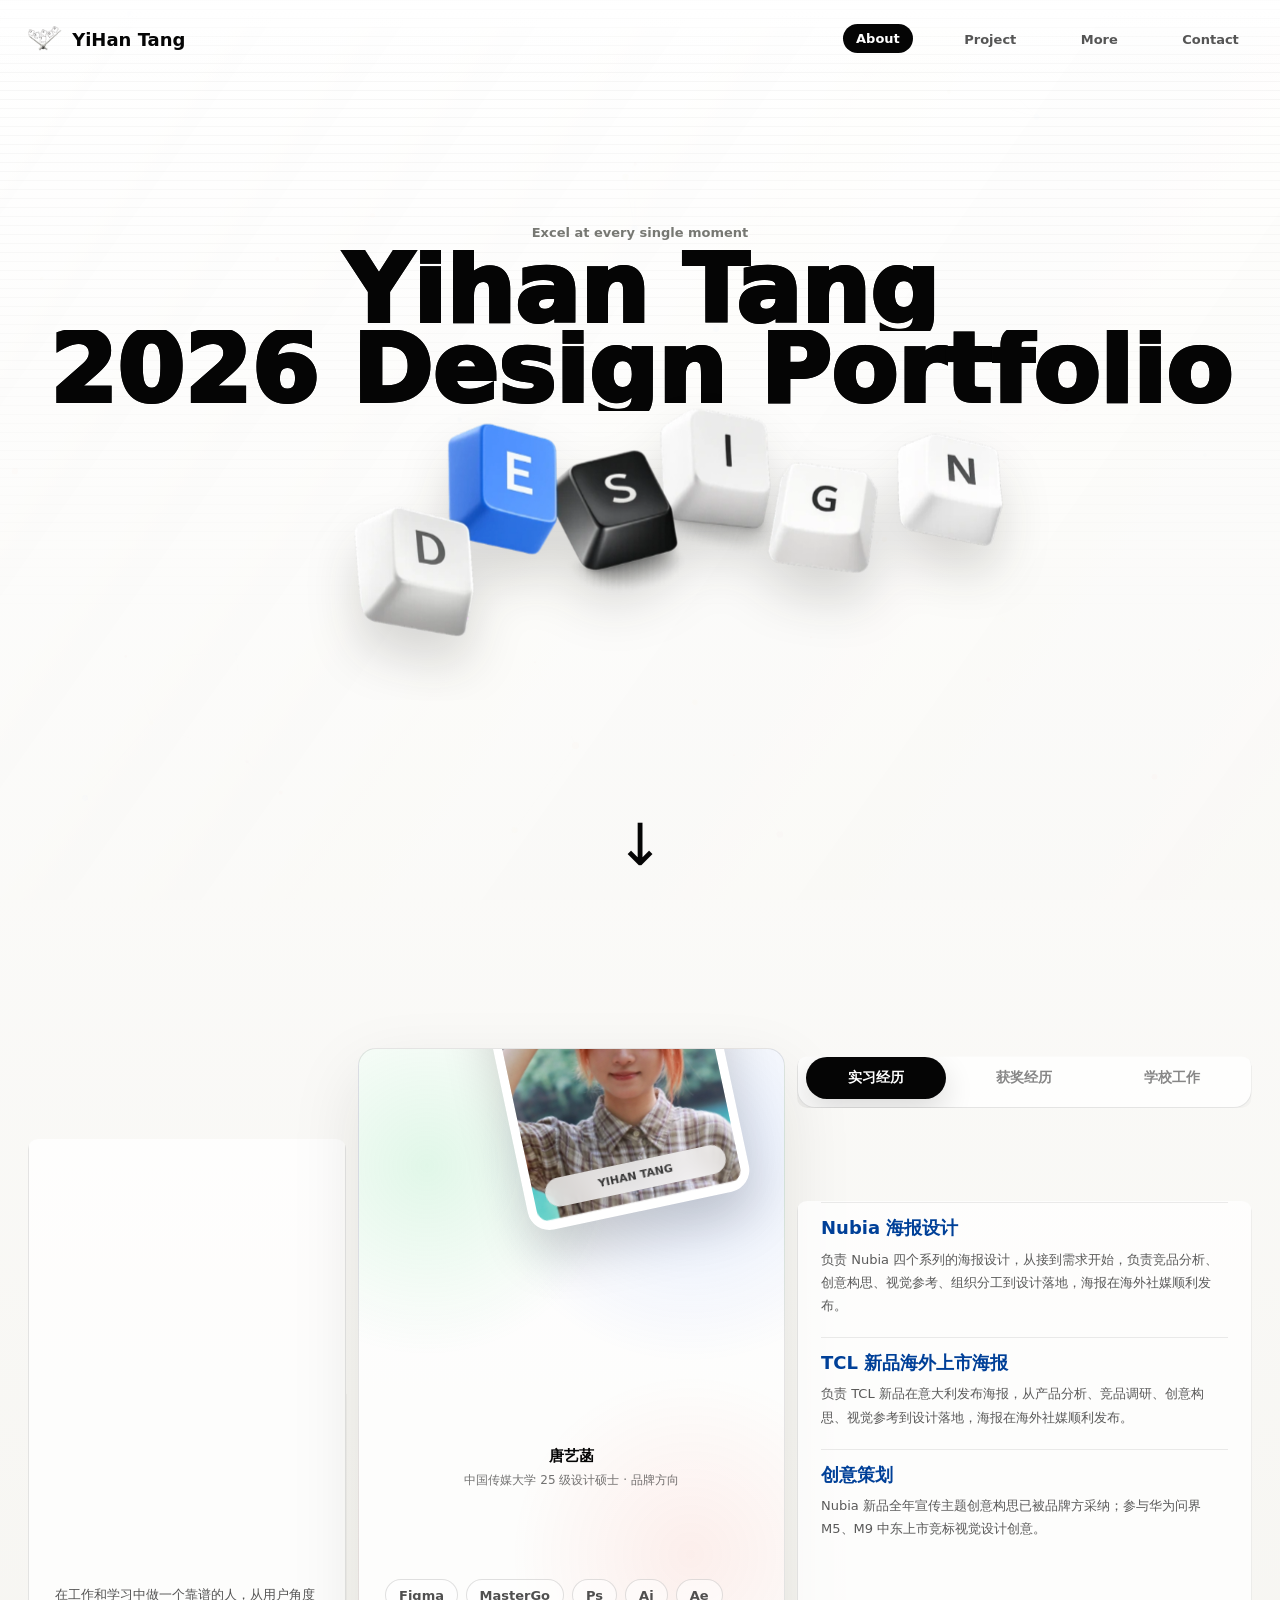
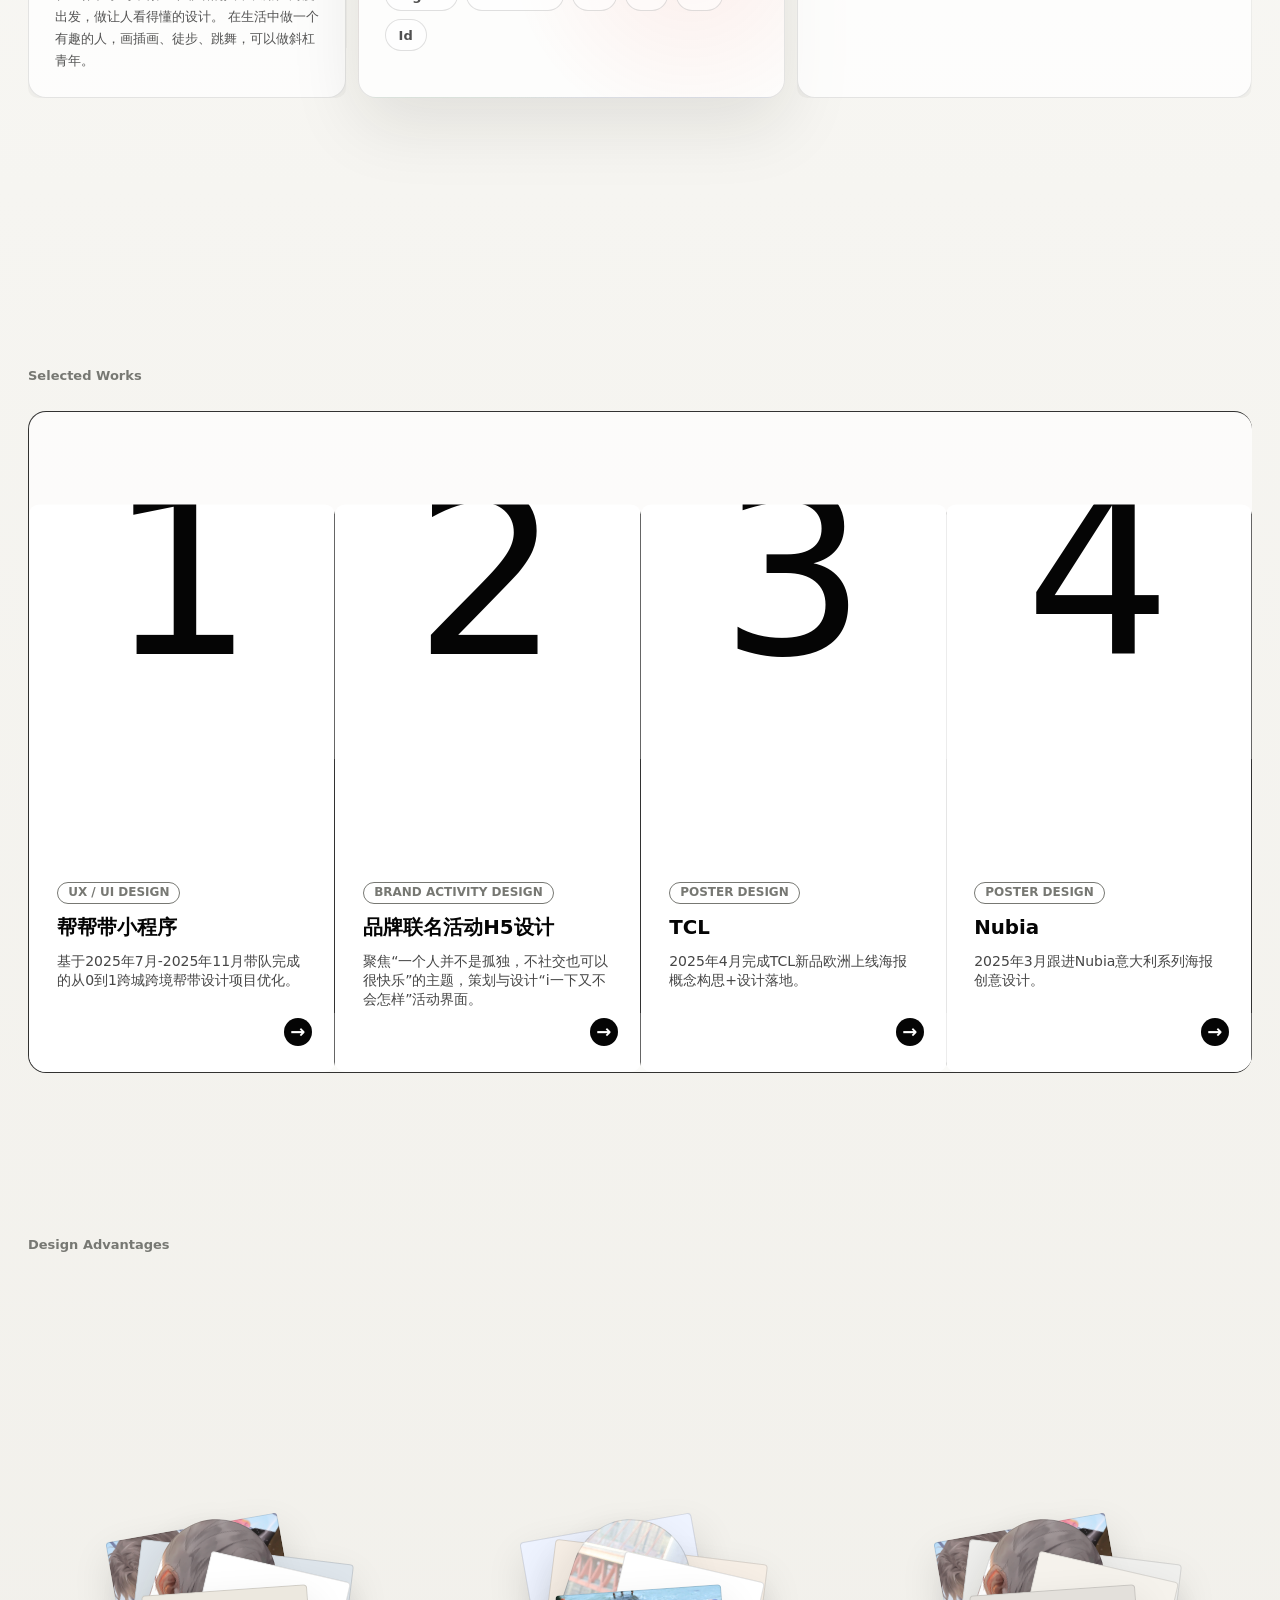
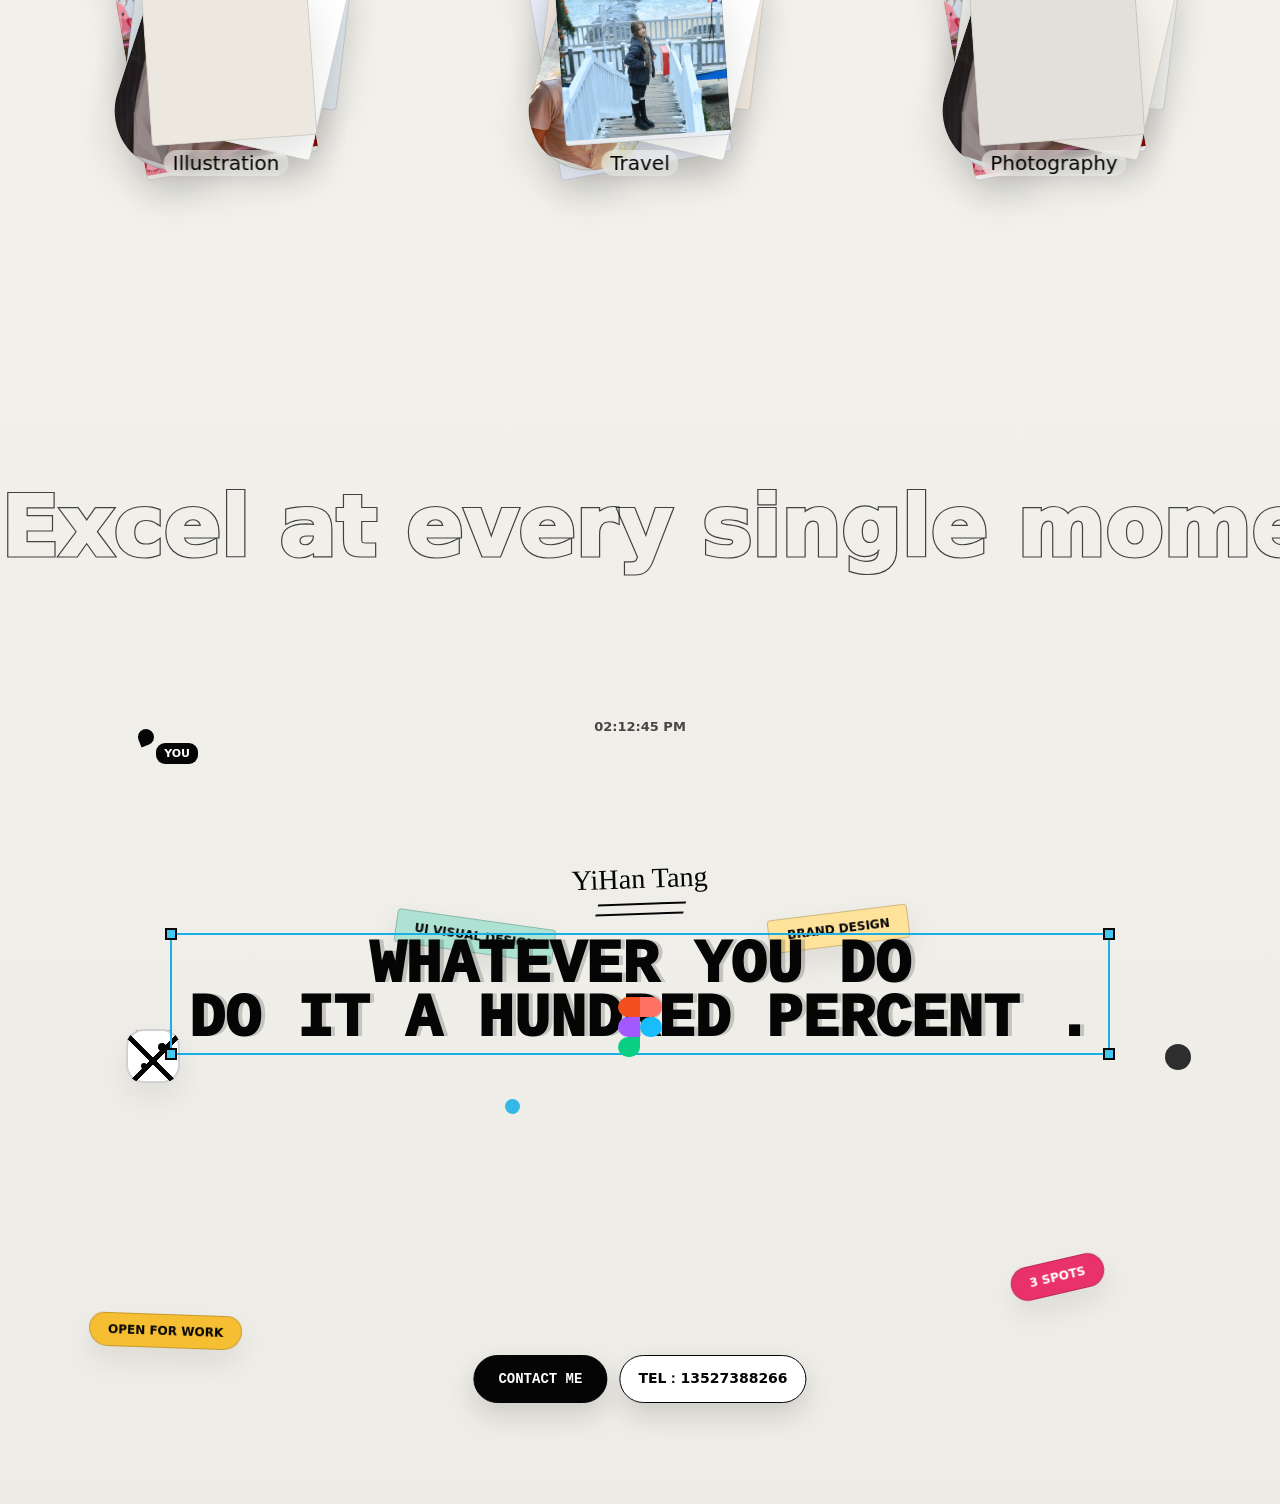
==== index.html @ 81f98397 "Revert "完成全部页面修改" This reverts commit fe7d0bf37b4791ffae24a41a6feebf42e75b9e27." ====
<!doctype html>
<html lang="zh-CN">
  <head>
    <meta charset="UTF-8" />
    <meta name="viewport" content="width=device-width, initial-scale=1.0" />
    <title>唐艺菡 | UI Visual Designer</title>
    <meta
      name="description"
      content="唐艺菡个人作品集网站 - UI/UX、品牌视觉、活动视觉设计。"
    />
    <link rel="stylesheet" href="styles.css" />
  </head>
  <body class="is-opening">
    <canvas id="ambient-bg" aria-hidden="true"></canvas>
    <div class="opening-animation" aria-hidden="true">
      <div class="opening-grid"></div>
      <div class="opening-count">00%</div>
      <div class="opening-copy">
        <p>YIHAN TANG</p>
        <strong>PORTFOLIO</strong>
        <span>UI VISUAL DESIGNER / BRAND VISUAL</span>
      </div>
      <div class="opening-progress">
        <span></span>
      </div>
    </div>

    <header class="site-header" aria-label="主导航">
      <a class="brand" href="#hero" aria-label="返回首页">
        <img src="images/hero- element- clock.png" alt="" aria-hidden="true" />
        <span>YiHan Tang</span>
      </a>
      <nav class="nav-links" id="section-menu" aria-label="页面导航">
        <a href="#about">About</a>
        <a href="#projects">Project</a>
        <a href="#strengths">More</a>
        <a href="#contact">Contact</a>
      </nav>
    </header>

    <main>
      <section class="hero section" id="hero">
        <div class="hero-content">
          <p class="eyebrow">Excel at every single moment</p>
          <h1>
            <span>Yihan Tang</span>
            <span>2026 Design Portfolio</span>
          </h1>
        </div>
        <div class="hero-visual" aria-hidden="true">
          <img src="assets/hero/hero-element-cropped.webp" alt="" />
        </div>
        <a class="scroll-cue" href="#about" aria-label="向下滚动">↓</a>
      </section>

      <section class="section about" id="about">
        <div class="about-grid">
          <div class="about-intro about-panel">
            <p class="eyebrow">@yihantang</p>
            <h2>Hi～</h2>
            <p class="intro-name">我是唐艺菡</p>
            <p class="lead">
              在工作和学习中做一个靠谱的人，从用户角度出发，做让人看得懂的设计。
              在生活中做一个有趣的人，画插画、徒步、跳舞，可以做斜杠青年。
            </p>
          </div>
          <aside class="profile-card" aria-label="唐艺菡个人身份卡片">
            <div class="lanyard-badge" aria-hidden="true">
              <span class="lanyard-anchor"></span>
              <span class="lanyard-band band-left"></span>
              <span class="lanyard-band band-right"></span>
              <span class="lanyard-clip"></span>
              <div class="badge-card">
                <img src="assets/about-lanyard-photo.webp" alt="" />
                <span>YIHAN TANG</span>
              </div>
            </div>
            <div class="profile-card-copy">
              <h3>唐艺菡</h3>
              <p>中国传媒大学 25 级设计硕士 · 品牌方向</p>
            </div>
            <div class="profile-tags" aria-label="能力标签">
              <span>Figma</span>
              <span>MasterGo</span>
              <span>Ps</span>
              <span>Ai</span>
              <span>Ae</span>
              <span>Id</span>
            </div>
          </aside>
          <div class="about-side">
            <div class="about-tabs about-panel" role="tablist" aria-label="经历分类">
              <button class="about-tab is-active" type="button" role="tab" aria-selected="true" data-tab="internship">实习经历</button>
              <button class="about-tab" type="button" role="tab" aria-selected="false" data-tab="awards">获奖经历</button>
              <button class="about-tab" type="button" role="tab" aria-selected="false" data-tab="campus">学校工作</button>
            </div>
            <div class="experience-panel about-panel">
              <article class="experience-content is-active" data-panel="internship">
                <div class="experience-head">
                  <h3>实习经历</h3>
                  <p class="experience-date">2026.2-2026.5 蓝色光标海外项目组 · 创意设计（AIGC）</p>
                </div>
                <div class="experience-item">
                  <h4>Nubia 海报设计</h4>
                  <p>负责 Nubia 四个系列的海报设计，从接到需求开始，负责竞品分析、创意构思、视觉参考、组织分工到设计落地，海报在海外社媒顺利发布。</p>
                </div>
                <div class="experience-item">
                  <h4>TCL 新品海外上市海报</h4>
                  <p>负责 TCL 新品在意大利发布海报，从产品分析、竞品调研、创意构思、视觉参考到设计落地，海报在海外社媒顺利发布。</p>
                </div>
                <div class="experience-item">
                  <h4>创意策划</h4>
                  <p>Nubia 新品全年宣传主题创意构思已被品牌方采纳；参与华为问界 M5、M9 中东上市竞标视觉设计创意。</p>
                </div>
              </article>
              <article class="experience-content" data-panel="awards">
                <h3>获奖经历</h3>
                <div class="award-grid">
                  <div>
                    <h4>设计竞赛</h4>
                    <p>第四届北京国际公益广告大会创意征集大赛平面类一等奖</p>
                    <p>第三届香港青年设计奖(YDA)二等奖、三等奖</p>
                    <p>米兰设计周中国高校设计学科师生优秀作品展北京赛区三等奖</p>
                    <p>中国大学生广告艺术节学院奖平面优秀类</p>
                  </div>
                  <div>
                    <h4>其他竞赛</h4>
                    <p>第16届全国大学生广告艺术大赛策划案全国优秀奖</p>
                    <p>2024年“挑战杯”首都大学生创业计划竞赛专项赛道金奖</p>
                    <p>中国国际大学生创新大赛（2024）北京市一等奖</p>
                    <p>第九届中国大学生公共关系策划创业大赛全国银奖</p>
                  </div>
                </div>
              </article>
              <article class="experience-content" data-panel="campus">
                <h3>学校工作</h3>
                <div class="campus-grid">
                  <div>
                    <h4>校志愿者联合会宣传部</h4>
                    <p>校团委 logo 再设计（已采纳使用）</p>
                    <p>冬奥会志愿者周边设计及落地</p>
                  </div>
                  <div>
                    <h4>校国际处设计部门</h4>
                    <p>独立负责会议主视觉、物料设计及落地</p>
                    <p>独立负责学校对外的传统节日宣传设计</p>
                  </div>
                  <div>
                    <h4>硕士班团支书</h4>
                    <p>广告与品牌学院实习工作</p>
                  </div>
                  <div>
                    <h4>汉服社副社长</h4>
                    <p>负责外联对接及社团演出舞台美术设计</p>
                  </div>
                </div>
              </article>
            </div>
          </div>
        </div>
      </section>

      <section class="section projects" id="projects">
        <div class="section-heading wide">
          <p class="eyebrow">Selected Works</p>
          <h2>精选项目</h2>
        </div>
        <div class="project-list">
          <a class="project-card" href="bangbangdai.html" aria-label="查看帮帮带小程序项目详情">
            <div class="project-preview" style="--preview-image: url('images/strength-card01.png')" aria-hidden="true"></div>
            <span class="project-number">1</span>
            <div class="project-copy">
              <p class="tag">UX / UI Design</p>
              <h3>帮帮带小程序</h3>
              <p>
                基于2025年7月-2025年11月带队完成的从0到1跨城跨境帮带设计项目优化。
              </p>
            </div>
            <span class="project-arrow" aria-hidden="true">→</span>
          </a>
          <a class="project-card" href="xiaohongshu.html" aria-label="查看品牌联名活动H5设计项目详情">
            <div class="project-preview" style="--preview-image: url('images/strength-card02.png')" aria-hidden="true"></div>
            <span class="project-number">2</span>
            <div class="project-copy">
              <p class="tag">Brand Activity Design</p>
              <h3>品牌联名活动H5设计</h3>
              <p>
                聚焦“一个人并不是孤独，不社交也可以很快乐”的主题，策划与设计“i一下又不会怎样”活动界面。
              </p>
            </div>
            <span class="project-arrow" aria-hidden="true">→</span>
          </a>
          <article class="project-card">
            <div class="project-preview" style="--preview-image: url('images/strength-card03.png')" aria-hidden="true"></div>
            <span class="project-number">3</span>
            <div class="project-copy">
              <p class="tag">Poster Design</p>
              <h3>TCL</h3>
              <p>
                2025年4月完成TCL新品欧洲上线海报概念构思+设计落地。
              </p>
            </div>
            <span class="project-arrow" aria-hidden="true">→</span>
          </article>
          <article class="project-card">
            <div class="project-preview" style="--preview-image: url('images/strength-card04.png')" aria-hidden="true"></div>
            <span class="project-number">4</span>
            <div class="project-copy">
              <p class="tag">Poster Design</p>
              <h3>Nubia</h3>
              <p>
                2025年3月跟进Nubia意大利系列海报创意设计。
              </p>
            </div>
            <span class="project-arrow" aria-hidden="true">→</span>
          </article>
        </div>
      </section>

      <section class="section strengths" id="strengths">
        <div class="section-heading">
          <p class="eyebrow">Design Advantages</p>
          <h2>做个有趣的人</h2>
        </div>
        <div class="strength-grid">
          <article class="collage-stack">
            <div class="collage-label">
              <h3>Illustration</h3>
            </div>
            <div class="collage-letters" aria-hidden="true">
              <b>I</b><b>L</b><b>L</b><b>U</b><b>S</b>
            </div>
            <span class="collage-paper paper-1"></span>
            <span class="collage-paper paper-2"></span>
            <span class="collage-paper paper-3"></span>
            <span class="collage-paper paper-4"></span>
            <span class="collage-paper paper-5"></span>
          </article>
          <article class="collage-stack">
            <div class="collage-label">
              <h3>Travel</h3>
            </div>
            <div class="collage-letters" aria-hidden="true">
              <b>T</b><b>R</b><b>A</b><b>V</b><b>E</b><b>L</b>
            </div>
            <span class="collage-paper paper-1"></span>
            <span class="collage-paper paper-2"></span>
            <span class="collage-paper paper-3"></span>
            <span class="collage-paper paper-4"></span>
            <span class="collage-paper paper-5"></span>
          </article>
          <article class="collage-stack">
            <div class="collage-label">
              <h3>Photography</h3>
            </div>
            <div class="collage-letters" aria-hidden="true">
              <b>P</b><b>H</b><b>O</b><b>T</b><b>O</b>
            </div>
            <span class="collage-paper paper-1"></span>
            <span class="collage-paper paper-2"></span>
            <span class="collage-paper paper-3"></span>
            <span class="collage-paper paper-4"></span>
            <span class="collage-paper paper-5"></span>
          </article>
        </div>
      </section>

      <div class="moment-marquee" aria-label="Excel at every single moment">
        <div class="moment-marquee-track" aria-hidden="true">
          <span>Excel at every single moment</span>
          <img src="images/hero- element- clock.png" alt="" />
          <span>Excel at every single moment</span>
          <img src="images/hero- element- clock.png" alt="" />
          <span>Excel at every single moment</span>
          <img src="images/hero- element- clock.png" alt="" />
          <span>Excel at every single moment</span>
          <img src="images/hero- element- clock.png" alt="" />
        </div>
      </div>

      <section class="section contact" id="contact">
        <div class="contact-canvas" aria-label="Contact Me">
          <div class="figma-time">12:40:15 AM</div>
          <div class="figma-cursor">
            <span></span>
            <strong>YOU</strong>
          </div>
          <div class="figma-avatar" aria-hidden="true"></div>
          <div class="figma-note note-design">UI VISUAL DESIGN</div>
          <div class="figma-note note-brand">BRAND DESIGN</div>
          <div class="figma-note note-open">OPEN FOR WORK</div>
          <div class="figma-note note-spots">3 SPOTS</div>
          <div class="figma-dot dot-one"></div>
          <div class="figma-dot dot-two"></div>
          <div class="figma-title-wrap">
            <p class="figma-hand">YiHan Tang</p>
            <div class="figma-text-frame">
              <div class="figma-selection" aria-hidden="true">
                <i></i><i></i><i></i><i></i>
              </div>
              <h2><span>Whatever you do</span><span>do it a hundred percent .</span></h2>
            </div>
          </div>
          <div class="contact-figma-icon" aria-hidden="true">
            <span></span><span></span><span></span><span></span><span></span>
          </div>
          <div class="contact-actions figma-actions">
            <a class="figma-contact-btn" href="mailto:yihantang77@163.com">
              CONTACT ME
            </a>
            <a class="figma-phone" href="tel:13527388266">TEL：13527388266</a>
          </div>
        </div>
      </section>
    </main>

    <script src="script.js"></script>
  </body>
</html>
---- styles.css ----
:root {
  color-scheme: light;
  --bg: #f6f5f1;
  --paper: #fbfaf7;
  --ink: #050505;
  --muted: #777873;
  --soft: #e9e7e1;
  --line: rgba(5, 5, 5, 0.12);
  --line-strong: rgba(5, 5, 5, 0.22);
  --accent: #f0442b;
  --blue: #356ff4;
  --max: 1700px;
  --pixel-font: "Courier New", "Lucida Console", ui-monospace, SFMono-Regular, Menlo, Monaco, monospace;
  --motion-ease: cubic-bezier(0.16, 1, 0.3, 1);
  --motion-slow: 1180ms;
  --motion-medium: 820ms;
}

* {
  box-sizing: border-box;
}

html {
  scroll-behavior: smooth;
}

body {
  margin: 0;
  background:
    linear-gradient(180deg, #ffffff 0%, var(--bg) 38%, #eeece6 100%);
  color: var(--ink);
  font-family:
    Inter, "PingFang SC", "Hiragino Sans GB", "Microsoft YaHei", system-ui,
    sans-serif;
  overflow-x: hidden;
}

.project-detail-page {
  height: 100svh;
  overflow: hidden;
  background: #090806;
  color: #fff8ef;
}

.project-detail-page::before {
  display: none;
}

.is-opening {
  overflow: hidden;
}

.opening-animation {
  position: fixed;
  inset: 0;
  z-index: 100;
  display: grid;
  place-items: center;
  overflow: hidden;
  background: #050505;
  color: #f8f7f1;
  pointer-events: none;
  clip-path: inset(0);
  animation: opening-exit 3600ms var(--motion-ease) forwards;
}

body:not(.is-opening) .opening-animation {
  visibility: hidden;
}

.opening-grid {
  position: absolute;
  inset: -10%;
  background:
    linear-gradient(rgba(255, 255, 255, 0.09) 1px, transparent 1px),
    linear-gradient(90deg, rgba(255, 255, 255, 0.09) 1px, transparent 1px);
  background-size: 30px 30px;
  opacity: 0.25;
  transform: scale(1.1);
  animation: opening-grid 3000ms var(--motion-ease) forwards;
}

.opening-copy {
  position: relative;
  z-index: 2;
  display: grid;
  place-items: center;
  text-align: center;
}

.opening-copy p,
.opening-copy strong,
.opening-copy span,
.opening-count {
  font-family: var(--pixel-font);
  letter-spacing: 0;
  text-transform: uppercase;
}

.opening-copy p {
  margin: 0 0 18px;
  color: rgba(248, 247, 241, 0.72);
  font-size: clamp(14px, 1.4vw, 22px);
  clip-path: inset(0 100% 0 0);
  animation: opening-type 1100ms 360ms steps(10, end) forwards;
}

.opening-copy strong {
  display: block;
  overflow: hidden;
  font-size: clamp(54px, 14vw, 210px);
  font-weight: 900;
  line-height: 0.82;
  clip-path: inset(0 100% 0 0);
  transform: translateY(48px) scaleX(0.54);
  transform-origin: center;
  animation: opening-title 1780ms 800ms var(--motion-ease) forwards;
}

.opening-copy span {
  margin-top: 24px;
  color: rgba(248, 247, 241, 0.6);
  font-size: clamp(12px, 1vw, 16px);
  opacity: 0;
  transform: translateY(20px);
  animation: opening-meta 900ms 1600ms var(--motion-ease) forwards;
}

.opening-count {
  position: absolute;
  right: clamp(22px, 3vw, 48px);
  bottom: clamp(44px, 5vw, 76px);
  z-index: 3;
  min-width: 6ch;
  color: rgba(248, 247, 241, 0.76);
  font-size: clamp(16px, 2vw, 30px);
  text-align: right;
}

.opening-progress {
  position: absolute;
  right: clamp(22px, 3vw, 48px);
  bottom: clamp(28px, 3vw, 44px);
  left: clamp(22px, 3vw, 48px);
  z-index: 3;
  height: 2px;
  overflow: hidden;
  background: rgba(248, 247, 241, 0.16);
}

.opening-progress span {
  display: block;
  width: calc(var(--opening-progress, 0) * 1%);
  height: 100%;
  background: #f8f7f1;
  transform-origin: left;
  transition: width 180ms linear;
}

@keyframes opening-grid {
  to {
    opacity: 0.08;
    transform: scale(1);
  }
}

@keyframes opening-type {
  to {
    clip-path: inset(0);
  }
}

@keyframes opening-title {
  0% {
    clip-path: inset(0 100% 0 0);
    filter: blur(8px);
    transform: translateY(48px) scaleX(0.54);
  }
  64% {
    clip-path: inset(0);
    filter: blur(0);
    transform: translateY(-6px) scaleX(1.08);
  }
  100% {
    clip-path: inset(0);
    filter: blur(0);
    transform: translateY(0) scaleX(1);
  }
}

@keyframes opening-meta {
  to {
    opacity: 1;
    transform: translateY(0);
  }
}

@keyframes opening-exit {
  0%,
  78% {
    clip-path: inset(0);
    opacity: 1;
  }
  100% {
    clip-path: inset(0 0 100% 0);
    opacity: 1;
  }
}

body::before {
  position: fixed;
  inset: 0;
  z-index: -2;
  content: "";
  background-image: linear-gradient(rgba(0, 0, 0, 0.035) 1px, transparent 1px);
  background-size: 100% 9px;
  pointer-events: none;
  mask-image: linear-gradient(to bottom, black, transparent 72%);
}

a {
  color: inherit;
  text-decoration: none;
}

img {
  display: block;
  max-width: 100%;
}

#ambient-bg {
  position: fixed;
  inset: 0;
  z-index: -1;
  width: 100vw;
  height: 100vh;
  opacity: 0.08;
  pointer-events: none;
}

.site-header {
  position: fixed;
  top: 0;
  left: 0;
  z-index: 20;
  right: 0;
  display: flex;
  align-items: center;
  justify-content: space-between;
  gap: clamp(10px, 1.8vw, 24px);
  min-height: 78px;
  padding: 0 clamp(22px, 2.2vw, 34px);
  border-bottom: 0;
  background: linear-gradient(180deg, rgba(255, 255, 255, 0.78), rgba(255, 255, 255, 0));
  backdrop-filter: none;
}

.brand {
  display: inline-flex;
  align-items: center;
  gap: 10px;
  max-width: calc(100vw - 260px);
  color: var(--ink);
  font-size: 18px;
  font-weight: 900;
  letter-spacing: 0;
}

.brand img {
  width: 34px;
  height: 34px;
  object-fit: contain;
}

.nav-links {
  position: relative;
  top: auto;
  right: auto;
  display: flex;
  align-items: center;
  flex: 0 0 auto;
  gap: clamp(18px, 3vw, 44px);
  margin-left: auto;
  padding: 0;
  border: 0;
  border-radius: 0;
  background: transparent;
  box-shadow: none;
  backdrop-filter: none;
}

.nav-links a {
  position: relative;
  z-index: 1;
  padding: 7px 13px;
  border-radius: 999px;
  color: rgba(5, 5, 5, 0.68);
  font-size: 13px;
  font-weight: 850;
  letter-spacing: 0;
  transition: color 220ms ease, transform 260ms cubic-bezier(0.2, 0.8, 0.2, 1);
}

.nav-links a::before {
  position: absolute;
  inset: 0;
  z-index: -1;
  border-radius: inherit;
  background: var(--ink);
  content: "";
  opacity: 0;
  transform: scale(0.92);
  transition: opacity 220ms ease, transform 260ms cubic-bezier(0.2, 0.8, 0.2, 1);
}

.nav-links a:hover {
  color: var(--ink);
}

.nav-links a.is-active {
  color: #fff;
  transform: translateY(-1px);
}

.nav-links a.is-active::before {
  opacity: 1;
  transform: scale(1);
}

.section {
  width: min(calc(100% - 56px), var(--max));
  margin: 0 auto;
  padding: 128px 0;
}

.hero {
  position: relative;
  display: block;
  min-height: 100svh;
  padding-top: clamp(176px, 25vh, 228px);
  padding-bottom: 92px;
  text-align: center;
}

.hero-content {
  position: relative;
  z-index: 3;
  width: min(1320px, 100%);
  margin: 0 auto;
}

.eyebrow {
  margin: 0 0 10px;
  color: var(--muted);
  font-size: clamp(13px, 1vw, 16px);
  font-weight: 650;
  letter-spacing: 0;
}

h1,
h2,
h3,
p {
  margin-top: 0;
}

h1 {
  position: relative;
  max-width: 1260px;
  margin: 0 auto;
  overflow: visible;
  font-size: clamp(72px, 7.55vw, 142px);
  font-weight: 950;
  line-height: 0.83;
  letter-spacing: 0;
  text-wrap: balance;
  isolation: isolate;
}

h1 span {
  position: relative;
  z-index: 2;
  display: block;
  background:
    linear-gradient(180deg, rgba(255, 255, 255, 0.42) 0%, transparent 18%),
    linear-gradient(180deg, #050505 0%, #050505 58%, #4a4a48 100%);
  background-clip: text;
  -webkit-background-clip: text;
  color: var(--ink);
  filter: none;
  transition: color 180ms ease, filter 180ms ease;
}

h1:hover span {
  color: transparent;
  filter: drop-shadow(0 18px 22px rgba(5, 5, 5, 0.08));
}

h1::before,
h1::after {
  position: absolute;
  z-index: 3;
  pointer-events: none;
  content: "";
}

h1::before {
  top: 9%;
  left: 50%;
  width: min(56vw, 720px);
  height: 34%;
  border: 1px solid rgba(255, 255, 255, 0.58);
  border-radius: 999px;
  background:
    radial-gradient(circle at 24% 26%, rgba(255, 255, 255, 0.72), transparent 22%),
    linear-gradient(115deg, rgba(255, 255, 255, 0.5), rgba(255, 255, 255, 0.08) 48%, rgba(255, 255, 255, 0.34));
  box-shadow:
    inset 0 1px 0 rgba(255, 255, 255, 0.72),
    inset 0 -16px 28px rgba(255, 255, 255, 0.14),
    0 24px 60px rgba(5, 5, 5, 0.08);
  mix-blend-mode: screen;
  opacity: 0;
  transform: translateX(-50%) rotate(-2deg);
  backdrop-filter: blur(7px) saturate(148%);
  animation: title-glass-float 7s ease-in-out infinite;
  transition: opacity 180ms ease;
}

h1::after {
  top: -5%;
  left: 8%;
  width: 16%;
  height: 118%;
  border-radius: 999px;
  background: linear-gradient(90deg, transparent, rgba(255, 255, 255, 0.54), transparent);
  opacity: 0;
  transform: skewX(-18deg);
  animation: title-glass-sheen 5.6s ease-in-out infinite;
  transition: opacity 180ms ease;
}

h1:hover::before {
  opacity: 0.78;
}

h1:hover::after {
  opacity: 0.42;
}

@keyframes title-glass-float {
  0%,
  100% {
    translate: 0 0;
  }
  50% {
    translate: 0 10px;
  }
}

@keyframes title-glass-sheen {
  0% {
    translate: -38% 0;
    opacity: 0;
  }
  32%,
  62% {
    opacity: 0.42;
  }
  100% {
    translate: 620% 0;
    opacity: 0;
  }
}

.hero-subtitle {
  max-width: 690px;
  margin: 18px auto 0;
  color: rgba(5, 5, 5, 0.62);
  font-size: clamp(14px, 1.05vw, 18px);
  line-height: 1.75;
}

.hero-visual {
  position: absolute;
  z-index: 5;
  top: clamp(270px, 36vh, 392px);
  left: 50%;
  width: min(820px, 70vw);
  pointer-events: none;
  transform: translateX(-50%);
}

.hero-visual img {
  position: relative;
  width: 100%;
  height: auto;
  object-fit: contain;
  filter: drop-shadow(0 30px 25px rgba(26, 24, 20, 0.16));
  user-select: none;
}

.hero-actions,
.contact-actions {
  position: relative;
  z-index: 5;
  display: flex;
  flex-wrap: wrap;
  gap: 12px;
  justify-content: center;
}

.hero-actions {
  margin-top: clamp(-34px, -2.2vw, -12px);
}

.primary-btn,
.ghost-btn {
  display: inline-flex;
  min-height: 48px;
  align-items: center;
  justify-content: center;
  border-radius: 999px;
  padding: 0 22px;
  font-weight: 850;
}

.primary-btn {
  background: var(--ink);
  color: white;
}

.ghost-btn {
  border: 1px solid var(--line-strong);
  background: rgba(255, 255, 255, 0.44);
  color: var(--ink);
}

.scroll-cue {
  position: absolute;
  bottom: 26px;
  left: 50%;
  z-index: 4;
  font-size: 58px;
  font-weight: 200;
  line-height: 1;
  transform: translateX(-50%);
  animation: scroll-float 1.8s ease-in-out infinite;
}

@keyframes scroll-float {
  0%,
  100% {
    transform: translate(-50%, 0);
  }
  50% {
    transform: translate(-50%, -14px);
  }
}

.section-heading {
  max-width: 860px;
  margin-bottom: 44px;
}

.section-heading.wide {
  max-width: none;
}

h2 {
  margin-bottom: 0;
  font-size: clamp(40px, 5.2vw, 92px);
  font-weight: 950;
  line-height: 0.98;
  letter-spacing: 0;
}

.about {
  display: grid;
  min-height: 100svh;
  align-items: center;
  padding-top: 82px;
  padding-bottom: 36px;
}

.about-grid {
  display: grid;
  grid-template-columns: minmax(230px, 0.7fr) minmax(320px, 0.94fr) minmax(360px, 1fr);
  min-height: 0;
  height: min(650px, calc(100svh - 126px));
  gap: 12px;
  align-items: stretch;
  perspective: 1000px;
}

.about-panel,
.profile-card {
  --edge-proximity: 0;
  --cursor-angle: 45deg;
  --edge-sensitivity: 30;
  --color-sensitivity: 48;
  --cone-spread: 25;
  --glow-padding: 34px;
  --glow-color: hsl(212deg 94% 62% / 72%);
  --glow-color-60: hsl(212deg 94% 62% / 48%);
  --glow-color-50: hsl(212deg 94% 62% / 38%);
  --glow-color-40: hsl(212deg 94% 62% / 30%);
  --glow-color-30: hsl(212deg 94% 62% / 22%);
  --glow-color-20: hsl(212deg 94% 62% / 16%);
  --glow-color-10: hsl(212deg 94% 62% / 10%);
  --gradient-one: radial-gradient(at 80% 55%, #7dd3fc 0px, transparent 50%);
  --gradient-two: radial-gradient(at 69% 34%, #f0abfc 0px, transparent 50%);
  --gradient-three: radial-gradient(at 8% 6%, #86efac 0px, transparent 50%);
  --gradient-four: radial-gradient(at 41% 38%, #60a5fa 0px, transparent 50%);
  --gradient-five: radial-gradient(at 86% 85%, #f9a8d4 0px, transparent 50%);
  --gradient-six: radial-gradient(at 82% 18%, #fde68a 0px, transparent 50%);
  --gradient-seven: radial-gradient(at 51% 4%, #fb7185 0px, transparent 50%);
  --gradient-base: linear-gradient(#bfdbfe 0 100%);
  position: relative;
  overflow: visible;
  border: 1px solid rgba(5, 5, 5, 0.1);
  border-radius: 18px;
  background: rgba(255, 255, 255, 0.72);
  color: var(--ink);
  box-shadow: 0 26px 70px rgba(28, 25, 20, 0.08);
  isolation: isolate;
}

.experience-panel {
  overflow: hidden;
}

.about-panel::before,
.profile-card::before {
  position: absolute;
  inset: 0;
  border-radius: inherit;
  content: "";
  pointer-events: none;
  transition: opacity 250ms ease;
}

.about-panel::before,
.profile-card::before {
  z-index: 1;
  border: 1px solid transparent;
  background:
    linear-gradient(rgba(255, 255, 255, 0.72) 0 100%) padding-box,
    linear-gradient(rgb(255 255 255 / 0%) 0 100%) border-box,
    var(--gradient-one) border-box,
    var(--gradient-two) border-box,
    var(--gradient-three) border-box,
    var(--gradient-four) border-box,
    var(--gradient-five) border-box,
    var(--gradient-six) border-box,
    var(--gradient-seven) border-box,
    var(--gradient-base) border-box;
  mask-image:
    conic-gradient(
      from var(--cursor-angle) at center,
      black calc(var(--cone-spread) * 1%),
      transparent calc((var(--cone-spread) + 15) * 1%),
      transparent calc((100 - var(--cone-spread) - 15) * 1%),
      black calc((100 - var(--cone-spread)) * 1%)
    );
  opacity: max(0, calc((var(--edge-proximity) - var(--color-sensitivity)) / (100 - var(--color-sensitivity))));
}

.about-panel:not(:hover)::before,
.profile-card:not(:hover)::before {
  opacity: 0;
  transition: opacity 700ms ease;
}

.about-panel > *,
.profile-card > * {
  position: relative;
  z-index: 2;
}

.about-intro {
  display: flex;
  flex-direction: column;
  justify-content: space-between;
  padding: clamp(22px, 2vw, 30px);
}

.about-intro .eyebrow {
  color: rgba(5, 5, 5, 0.48);
}

.about-intro h2 {
  margin: 10px 0 10px;
  color: var(--ink);
  font-size: clamp(48px, 4.2vw, 74px);
  line-height: 0.9;
}

.intro-name {
  margin: 0 auto auto 0;
  color: rgba(5, 5, 5, 0.78);
  font-size: clamp(22px, 2vw, 34px);
  font-weight: 850;
  line-height: 1.1;
}

.about-intro .lead {
  margin: 28px 0 0;
  color: rgba(5, 5, 5, 0.68);
  font-size: clamp(13px, 0.95vw, 16px);
  font-weight: 560;
  line-height: 1.68;
}

.profile-card {
  position: relative;
  top: auto;
  display: grid;
  min-height: 100%;
  align-content: space-between;
  overflow: hidden;
  padding: clamp(22px, 2vw, 30px);
  border: 1px solid rgba(5, 5, 5, 0.1);
  border-radius: 18px;
  background:
    radial-gradient(circle at 16% 18%, rgba(73, 210, 126, 0.16), transparent 190px),
    radial-gradient(circle at 78% 16%, rgba(53, 111, 244, 0.14), transparent 210px),
    radial-gradient(circle at 78% 78%, rgba(240, 68, 43, 0.08), transparent 180px),
    rgba(255, 255, 255, 0.74);
  color: var(--ink);
  box-shadow: 0 26px 70px rgba(28, 25, 20, 0.1);
  transform:
    rotateX(var(--tilt-x, 0deg))
    rotateY(var(--tilt-y, 0deg))
    scale(var(--tilt-scale, 1));
  transform-style: preserve-3d;
  transition: transform 420ms cubic-bezier(0.2, 0.8, 0.2, 1), box-shadow 240ms ease;
  will-change: transform;
}

.profile-card:hover {
  box-shadow: 0 34px 90px rgba(28, 25, 20, 0.14);
}

.avatar-orbit {
  position: relative;
  z-index: 2;
  display: grid;
  width: min(250px, 100%);
  aspect-ratio: 1;
  place-items: center;
  margin: 0 auto 20px;
  border: 1px solid rgba(5, 5, 5, 0.1);
  border-radius: 50%;
  background:
    linear-gradient(135deg, rgba(255, 255, 255, 0.8), rgba(244, 241, 233, 0.46)),
    repeating-linear-gradient(90deg, rgba(5, 5, 5, 0.04) 0 1px, transparent 1px 28px);
  transform: translateZ(34px);
}

.lanyard-badge {
  position: relative;
  z-index: 2;
  display: grid;
  height: 330px;
  place-items: start center;
  margin: -44px auto 18px;
  transform: translateZ(34px);
  --lanyard-drop: -210px;
  --lanyard-rotate: -10deg;
}

.profile-card.lanyard-ready .lanyard-badge {
  --lanyard-drop: 0px;
  --lanyard-rotate: -2deg;
}

.lanyard-anchor {
  position: absolute;
  top: -48px;
  left: 50%;
  z-index: 4;
  width: 74px;
  height: 26px;
  border: 1px solid rgba(5, 5, 5, 0.12);
  border-radius: 999px;
  background: linear-gradient(180deg, rgba(255, 255, 255, 0.96), rgba(220, 222, 218, 0.92));
  box-shadow: 0 8px 20px rgba(5, 5, 5, 0.1);
  transform: translateX(-50%);
}

.lanyard-band {
  position: absolute;
  top: -132px;
  left: 50%;
  z-index: 1;
  width: 16px;
  height: 210px;
  border-radius: 999px;
  background:
    linear-gradient(90deg, rgba(255, 255, 255, 0.42), transparent 34%, rgba(5, 5, 5, 0.1)),
    repeating-linear-gradient(0deg, #bfc4be 0 10px, #aeb5ae 10px 20px);
  box-shadow: inset 0 0 0 1px rgba(5, 5, 5, 0.08), 0 14px 28px rgba(5, 5, 5, 0.08);
  transform-origin: 50% 0;
  transition: transform 620ms cubic-bezier(0.18, 0.9, 0.22, 1);
}

.band-left {
  transform: translateX(-44px) rotate(-14deg) scaleY(var(--lanyard-progress, 1));
}

.band-right {
  transform: translateX(28px) rotate(14deg) scaleY(var(--lanyard-progress, 1));
}

.lanyard-clip {
  position: absolute;
  top: 66px;
  left: 50%;
  z-index: 3;
  width: 56px;
  height: 34px;
  border: 1px solid rgba(5, 5, 5, 0.16);
  border-radius: 14px;
  background: linear-gradient(180deg, #ffffff, #d7d8d4);
  box-shadow: 0 10px 18px rgba(5, 5, 5, 0.12);
  transform: translate(-50%, var(--lanyard-drop));
  transition: transform 620ms cubic-bezier(0.18, 0.9, 0.22, 1);
}

.badge-card {
  position: relative;
  top: 100px;
  width: min(226px, 76%);
  aspect-ratio: 0.76;
  overflow: hidden;
  border: 9px solid rgba(255, 255, 255, 0.86);
  border-radius: 22px;
  background: #fff;
  box-shadow: 0 26px 50px rgba(5, 5, 5, 0.18);
  transform:
    translateY(var(--lanyard-drop))
    rotate(var(--lanyard-rotate));
  transform-origin: 50% -44px;
  transition: transform 620ms cubic-bezier(0.18, 0.9, 0.22, 1);
}

.profile-card.lanyard-ready .badge-card {
  animation: badge-swing 4.8s ease-in-out 620ms infinite;
}

.badge-card::before {
  position: absolute;
  inset: 0;
  z-index: 2;
  background: linear-gradient(120deg, rgba(255, 255, 255, 0.42), transparent 35%, rgba(255, 255, 255, 0.18));
  content: "";
  pointer-events: none;
}

.badge-card img {
  width: 100%;
  height: 100%;
  object-fit: cover;
  object-position: 52% 18%;
}

.badge-card span {
  position: absolute;
  right: 12px;
  bottom: 12px;
  left: 12px;
  z-index: 3;
  border-radius: 999px;
  padding: 8px 10px;
  background: rgba(255, 255, 255, 0.76);
  color: rgba(5, 5, 5, 0.76);
  font-size: 11px;
  font-weight: 900;
  text-align: center;
  backdrop-filter: blur(10px);
}

@keyframes badge-swing {
  0%,
  100% {
    transform: translateY(0) rotate(-2.4deg);
  }
  50% {
    transform: translateY(0) rotate(2.4deg);
  }
}

.avatar-orbit::before,
.avatar-orbit::after {
  position: absolute;
  border: 1px solid rgba(5, 5, 5, 0.1);
  border-radius: 50%;
  content: "";
}

.avatar-orbit::before {
  inset: 11%;
}

.avatar-orbit::after {
  inset: 24%;
}

.avatar-core {
  position: relative;
  z-index: 2;
  display: grid;
  width: 42%;
  aspect-ratio: 1;
  place-items: center;
  border-radius: 50%;
  background: linear-gradient(180deg, #4d4d4d, #020202 48%);
  color: #fff;
  font-size: clamp(28px, 4vw, 48px);
  font-weight: 950;
  box-shadow: 0 26px 40px rgba(5, 5, 5, 0.18);
}

.orbit-dot {
  position: absolute;
  z-index: 3;
  display: block;
  width: 18px;
  height: 18px;
  border-radius: 50%;
  background: var(--accent);
  box-shadow: 0 12px 24px rgba(240, 68, 43, 0.24);
}

.dot-a {
  top: 20%;
  right: 18%;
}

.dot-b {
  bottom: 23%;
  left: 13%;
  background: var(--blue);
  box-shadow: 0 12px 24px rgba(53, 111, 244, 0.22);
}

.dot-c {
  right: 28%;
  bottom: 10%;
  width: 11px;
  height: 11px;
  background: var(--ink);
}

.profile-card-copy {
  position: relative;
  z-index: 2;
  text-align: center;
  transform: translateZ(28px);
}

.profile-card h3 {
  margin-bottom: 6px;
  color: var(--ink);
  font-size: 15px;
  font-weight: 950;
  line-height: 1.1;
}

.profile-card-copy p:last-child {
  max-width: 260px;
  margin-right: auto;
  margin-bottom: 0;
  margin-left: auto;
  color: rgba(5, 5, 5, 0.56);
  font-size: 12px;
  line-height: 1.6;
}

.profile-tags {
  position: relative;
  z-index: 2;
  display: flex;
  flex-wrap: wrap;
  gap: 8px;
  margin: 20px 0;
  transform: translateZ(22px);
}

.profile-tags span {
  display: inline-flex;
  min-height: 32px;
  align-items: center;
  border: 1px solid rgba(5, 5, 5, 0.12);
  border-radius: 999px;
  padding: 0 13px;
  background: rgba(255, 255, 255, 0.54);
  color: rgba(5, 5, 5, 0.7);
  font-size: 13px;
  font-weight: 760;
}

.about-side {
  display: grid;
  grid-template-rows: auto 1fr;
  gap: 12px;
  min-height: 0;
}

.about-tabs {
  display: grid;
  grid-template-columns: repeat(3, minmax(0, 1fr));
  gap: 8px;
  padding: 8px;
}

.about-tab {
  min-height: 42px;
  border: 0;
  border-radius: 999px;
  background: transparent;
  color: rgba(5, 5, 5, 0.48);
  font: inherit;
  font-size: 14px;
  font-weight: 850;
  cursor: pointer;
  transition: 180ms ease;
}

.about-tab.is-active {
  background: var(--ink);
  color: #fff;
  box-shadow: 0 12px 30px rgba(5, 5, 5, 0.14);
}

.experience-panel {
  min-height: 0;
  padding: clamp(20px, 1.8vw, 28px);
}

.experience-content {
  display: none;
  height: 100%;
  overflow: auto;
}

.experience-content.is-active {
  display: block;
}

.experience-content h3 {
  margin-bottom: 10px;
  font-size: clamp(28px, 2.5vw, 42px);
  line-height: 1;
}

.experience-head {
  display: grid;
  grid-template-columns: auto minmax(180px, 1fr);
  gap: 18px;
  align-items: start;
  margin-bottom: 16px;
}

.experience-date {
  justify-self: end;
  max-width: 260px;
  margin-bottom: 0;
  color: rgba(5, 5, 5, 0.52);
  font-size: 14px;
  font-weight: 760;
  line-height: 1.45;
  text-align: right;
}

.experience-item,
.award-grid > div,
.campus-grid > div {
  padding: 14px 0;
  border-top: 1px solid rgba(5, 5, 5, 0.08);
}

.experience-item h4,
.award-grid h4,
.campus-grid h4 {
  margin: 0 0 8px;
  color: #004098;
  font-size: 18px;
  line-height: 1.25;
}

.experience-item p,
.award-grid p,
.campus-grid p {
  margin: 0 0 6px;
  color: rgba(5, 5, 5, 0.66);
  font-size: clamp(13px, 1vw, 15px);
  line-height: 1.78;
}

.campus-grid {
  display: grid;
  grid-template-columns: repeat(2, minmax(0, 1fr));
  gap: 18px;
}

.award-grid {
  display: grid;
  grid-template-columns: 1fr;
  gap: 0;
}

.info-columns,
.strength-grid {
  display: grid;
  gap: 12px;
}

.info-columns {
  grid-template-columns: 1fr;
  overflow: auto;
  min-height: 0;
}

.info-columns article {
  min-height: auto;
  padding: 18px;
  border-color: rgba(255, 255, 255, 0.08);
  border-radius: 14px;
  background: #080808;
  box-shadow: none;
}

.strength-card {
  min-height: 230px;
  padding: 26px;
  border: 1px solid var(--line);
  border-radius: 8px;
  background: rgba(255, 255, 255, 0.52);
  box-shadow: 0 24px 60px rgba(28, 25, 20, 0.045);
}

.info-columns h3,
.strength-card h3,
.project-copy h3 {
  margin-bottom: 10px;
  font-size: 21px;
  line-height: 1.22;
}

.info-columns h3 {
  color: #fff;
}

.info-columns p,
.strength-card p,
.project-copy p {
  margin-bottom: 0;
  color: rgba(247, 247, 242, 0.62);
  line-height: 1.62;
}

.strength-card p,
.project-copy p {
  color: var(--muted);
}

.projects {
  display: grid;
  min-height: 100svh;
  grid-template-rows: auto 1fr;
  padding-top: 92px;
  padding-bottom: 36px;
}

.projects .section-heading {
  display: flex;
  align-items: end;
  justify-content: space-between;
  gap: 24px;
  margin-bottom: 18px;
}

.projects .section-heading h2 {
  font-size: clamp(42px, 6vw, 104px);
}

.project-list {
  display: grid;
  min-height: 0;
  overflow: hidden;
  border: 1px solid rgba(5, 5, 5, 0.82);
  border-right: 0;
  border-radius: 18px;
  background: rgba(255, 255, 255, 0.66);
  grid-template-columns: repeat(4, minmax(0, 1fr));
}

.project-card {
  position: relative;
  display: grid;
  min-height: min(680px, calc(100svh - 240px));
  overflow: hidden;
  border-right: 1px solid rgba(5, 5, 5, 0.82);
  background: rgba(255, 255, 255, 0.88);
  isolation: isolate;
}

.project-preview {
  position: absolute;
  inset: 0;
  z-index: 1;
  background-color: #050505;
  background-image: var(--preview-image);
  background-position: center;
  background-size: cover;
  opacity: 0;
  transform: scale(1.04);
  transition: opacity 220ms ease, transform 420ms cubic-bezier(0.2, 0.8, 0.2, 1);
}

.project-card:hover .project-preview {
  opacity: 1;
  transform: scale(1);
}

.project-number {
  position: relative;
  z-index: 2;
  align-self: start;
  justify-self: center;
  padding-top: clamp(42px, 7vh, 92px);
  color: #050505;
  font-size: clamp(150px, 18vw, 330px);
  font-weight: 180;
  line-height: 0.86;
  letter-spacing: 0;
  transition: opacity 180ms ease, transform 240ms ease;
}

.project-card:hover .project-number {
  opacity: 0;
  transform: translateY(-12px);
}

.project-copy {
  position: relative;
  z-index: 2;
  display: flex;
  min-height: 190px;
  flex-direction: column;
  align-items: flex-start;
  align-self: end;
  justify-content: flex-start;
  gap: 14px;
  padding: 0 clamp(20px, 2.2vw, 36px) clamp(22px, 3.2vw, 46px);
  color: #050505;
}

.project-copy h3 {
  max-width: 260px;
  margin-bottom: 0;
  font-size: clamp(18px, 1.55vw, 28px);
  line-height: 1.02;
  text-wrap: balance;
  transition: color 200ms ease;
}

.project-copy p:not(.tag) {
  max-width: 250px;
  color: rgba(5, 5, 5, 0.74);
  font-size: clamp(14px, 1vw, 17px);
  line-height: 1.36;
  transition: color 200ms ease;
}

.project-card:hover .project-copy h3,
.project-card:hover .project-copy p:not(.tag) {
  color: #fff;
}

.project-arrow {
  position: absolute;
  right: 22px;
  bottom: 26px;
  z-index: 3;
  display: grid;
  width: 28px;
  height: 28px;
  place-items: center;
  border-radius: 50%;
  background: #050505;
  color: #fff;
  font-size: 18px;
  font-weight: 900;
  line-height: 1;
  transition: background 200ms ease, color 200ms ease, transform 200ms ease;
}

.project-card:hover .project-arrow {
  background: #fff;
  color: #050505;
  transform: translateX(4px);
}

.tag {
  display: flex;
  width: fit-content;
  min-height: 22px;
  align-items: center;
  border: 1px solid currentColor;
  border-radius: 999px;
  margin-bottom: 2px;
  padding: 0 10px;
  color: rgba(5, 5, 5, 0.82);
  font-size: 12px;
  font-weight: 900;
  text-transform: uppercase;
  transition: color 200ms ease;
}

.project-card:hover .tag {
  color: #fff;
}

.strength-grid {
  grid-template-columns: repeat(3, minmax(0, 1fr));
  align-items: center;
  gap: clamp(18px, 3.6vw, 72px);
  padding: clamp(10px, 2vw, 30px) 0 clamp(24px, 4vw, 54px);
}

.collage-stack {
  position: relative;
  display: grid;
  min-height: clamp(230px, 28vw, 390px);
  place-items: center;
  overflow: visible;
  isolation: isolate;
}

.collage-stack::before,
.collage-stack::after {
  content: "";
  position: absolute;
  z-index: 3;
  pointer-events: none;
  opacity: 0;
  transition:
    opacity 280ms ease,
    transform 720ms var(--motion-ease);
}

.collage-stack::before {
  width: clamp(12px, 2.2vw, 26px);
  height: clamp(12px, 2.2vw, 26px);
  border-radius: 50%;
  background: #4f9cf6;
  transform: translate(-30%, -20%) scale(0.7);
}

.collage-stack::after {
  width: clamp(88px, 10vw, 150px);
  height: clamp(46px, 6vw, 90px);
  border: 2px solid #151515;
  border-color: #151515 transparent transparent #151515;
  border-radius: 50%;
  transform: translate(-20%, 10%) rotate(-20deg) scale(0.6);
}

.collage-stack:nth-child(2)::before {
  background: #ff4020;
}

.collage-stack:nth-child(3)::before {
  background: #ffd326;
}

.collage-label {
  position: absolute;
  z-index: 8;
  top: calc(50% + clamp(74px, 8.8vw, 118px));
  left: 50%;
  display: grid;
  place-items: center;
  color: #050505;
  text-align: center;
  opacity: 1;
  transform: translateX(-50%);
  transition: opacity 300ms ease, transform 640ms var(--motion-ease);
}

.collage-label span {
  margin-bottom: 8px;
  color: var(--blue);
  font-size: 13px;
  font-weight: 950;
}

.collage-label h3 {
  border-radius: 999px;
  margin: 0;
  padding: 3px 9px;
  background: rgba(247, 247, 242, 0.56);
  backdrop-filter: blur(5px);
  font-size: 20px;
  font-weight: 400;
  line-height: 1;
}

.collage-letters {
  position: absolute;
  inset: 0;
  z-index: 1;
  pointer-events: none;
}

.collage-letters b {
  position: absolute;
  display: block;
  color: #202020;
  font-size: clamp(48px, 7vw, 104px);
  font-weight: 950;
  line-height: 0.8;
  opacity: 0;
  transform: translate(-50%, -50%) scale(0.5) rotate(var(--letter-rotate, 0deg));
  transition:
    opacity 260ms ease,
    transform 760ms var(--motion-ease);
}

.collage-letters b:nth-child(1) {
  --letter-rotate: -13deg;
  left: 24%;
  top: 36%;
}

.collage-letters b:nth-child(2) {
  --letter-rotate: 11deg;
  left: 42%;
  top: 26%;
}

.collage-letters b:nth-child(3) {
  --letter-rotate: -6deg;
  left: 58%;
  top: 42%;
}

.collage-letters b:nth-child(4) {
  --letter-rotate: 18deg;
  left: 72%;
  top: 62%;
}

.collage-letters b:nth-child(5) {
  --letter-rotate: -18deg;
  left: 32%;
  top: 72%;
}

.collage-letters b:nth-child(6) {
  --letter-rotate: 9deg;
  left: 80%;
  top: 30%;
}

.collage-paper {
  position: absolute;
  z-index: 2;
  display: block;
  border: 1px solid rgba(5, 5, 5, 0.12);
  border-radius: 4px;
  background:
    var(--paper-image, none) center / cover no-repeat,
    var(--paper-color, #f5f5f1);
  box-shadow: 0 18px 42px rgba(28, 25, 20, 0.12);
  transition:
    transform 780ms var(--motion-ease),
    box-shadow 320ms ease;
}

.collage-paper::after {
  content: "";
  position: absolute;
  inset: 10%;
  border: 1px solid rgba(5, 5, 5, 0.08);
  background:
    linear-gradient(90deg, rgba(5, 5, 5, 0.08) 0 1px, transparent 1px 100%),
    linear-gradient(rgba(5, 5, 5, 0.06) 0 1px, transparent 1px 100%);
  background-size: 18px 18px;
  opacity: var(--paper-grid-opacity, 0.48);
  pointer-events: none;
}

.collage-stack .paper-1 {
  --paper-color: #f6f3ee;
  --paper-image: url("images/Illustration- picture1.jpg");
  --paper-grid-opacity: 0;
  width: 44%;
  aspect-ratio: 0.72;
  transform: translate(-8%, 4%) rotate(-10deg);
}

.collage-stack .paper-2 {
  --paper-color: #dfe6ec;
  --paper-image: url("images/Illustration- picture2.jpg");
  --paper-grid-opacity: 0;
  width: 54%;
  aspect-ratio: 1.45;
  transform: translate(6%, -8%) rotate(7deg);
}

.collage-stack .paper-3 {
  --paper-color: #c4c4c2;
  --paper-image: url("images/Illustration- picture3.jpg");
  --paper-grid-opacity: 0;
  width: 30%;
  aspect-ratio: 0.46;
  border-radius: 999px;
  transform: translate(-26%, 3%) rotate(18deg);
}

.collage-stack .paper-4 {
  --paper-color: #ffffff;
  --paper-image: url("images/Illustration- picture4.jpg");
  --paper-grid-opacity: 0;
  width: 36%;
  aspect-ratio: 0.78;
  transform: translate(24%, 10%) rotate(13deg);
}

.collage-stack .paper-5 {
  --paper-color: #ece8df;
  --paper-image: url("images/Illustration- picture5.jpg");
  --paper-grid-opacity: 0;
  width: 42%;
  aspect-ratio: 1.1;
  transform: translate(2%, 19%) rotate(-4deg);
}

.collage-stack:nth-child(2) .paper-1 {
  --paper-color: #eef3ff;
  --paper-image: url("images/Travel-picture1.jpg");
  --paper-grid-opacity: 0;
}

.collage-stack:nth-child(2) .paper-2 {
  --paper-color: #f7efe6;
  --paper-image: url("images/Travel-picture2.jpg");
  --paper-grid-opacity: 0;
}

.collage-stack:nth-child(2) .paper-3 {
  --paper-color: #d7d7d2;
  --paper-image: url("images/Travel-picture3.jpg");
  --paper-grid-opacity: 0;
}

.collage-stack:nth-child(2) .paper-4 {
  --paper-color: #ffffff;
  --paper-image: url("images/Travel-picture4.jpg");
  --paper-grid-opacity: 0;
}

.collage-stack:nth-child(2) .paper-5 {
  --paper-color: #e9edf1;
  --paper-image: url("images/Travel-picture5.jpg");
  --paper-grid-opacity: 0;
}

.collage-stack:nth-child(3) .paper-1 {
  --paper-color: #ffffff;
}

.collage-stack:nth-child(3) .paper-2 {
  --paper-color: #f0f0ee;
}

.collage-stack:nth-child(3) .paper-3 {
  --paper-color: #d9e2e6;
}

.collage-stack:nth-child(3) .paper-4 {
  --paper-color: #f5f2ec;
}

.collage-stack:nth-child(3) .paper-5 {
  --paper-color: #e3e0db;
}

.collage-stack:hover .collage-label {
  opacity: 1;
  transform: translateX(-50%) translateY(calc(clamp(-74px, -8.8vw, -118px))) scale(1.02);
}

.collage-stack:hover::before {
  opacity: 1;
  transform: translate(-118%, -96%) scale(1);
}

.collage-stack:hover::after {
  opacity: 1;
  transform: translate(-72%, 84%) rotate(-18deg) scale(1);
}

.collage-stack:hover .collage-paper {
  box-shadow: 0 22px 54px rgba(28, 25, 20, 0.16);
}

.collage-stack:hover .collage-letters b {
  opacity: 1;
}

.collage-stack:hover .collage-letters b:nth-child(1) {
  z-index: 6;
  transform: translate(-128%, -104%) scale(1.05) rotate(var(--letter-rotate));
}

.collage-stack:hover .collage-letters b:nth-child(2) {
  z-index: 1;
  transform: translate(-42%, -154%) scale(1.02) rotate(var(--letter-rotate));
}

.collage-stack:hover .collage-letters b:nth-child(3) {
  z-index: 6;
  transform: translate(28%, -74%) scale(0.96) rotate(var(--letter-rotate));
}

.collage-stack:hover .collage-letters b:nth-child(4) {
  z-index: 5;
  transform: translate(92%, 34%) scale(1.04) rotate(var(--letter-rotate));
}

.collage-stack:hover .collage-letters b:nth-child(5) {
  z-index: 6;
  transform: translate(-116%, 104%) scale(1) rotate(var(--letter-rotate));
}

.collage-stack:hover .collage-letters b:nth-child(6) {
  z-index: 6;
  transform: translate(126%, -142%) scale(0.9) rotate(var(--letter-rotate));
}

.collage-stack:hover .paper-1 {
  z-index: 2;
  transform: translate(-92%, -58%) rotate(-22deg);
}

.collage-stack:hover .paper-2 {
  z-index: 4;
  transform: translate(62%, -76%) rotate(16deg);
}

.collage-stack:hover .paper-3 {
  z-index: 2;
  transform: translate(-112%, 54%) rotate(31deg);
}

.collage-stack:hover .paper-4 {
  z-index: 4;
  transform: translate(114%, 52%) rotate(23deg);
}

.collage-stack:hover .paper-5 {
  z-index: 2;
  transform: translate(8%, 118%) rotate(-10deg);
}

.collage-stack:nth-child(2):hover .collage-letters b:nth-child(1) {
  transform: translate(-132%, -62%) scale(1) rotate(-6deg);
}

.collage-stack:nth-child(2):hover .collage-letters b:nth-child(2) {
  transform: translate(-62%, -142%) scale(0.96) rotate(15deg);
}

.collage-stack:nth-child(2):hover .collage-letters b:nth-child(3) {
  transform: translate(20%, -96%) scale(0.92) rotate(-13deg);
}

.collage-stack:nth-child(2):hover .collage-letters b:nth-child(4) {
  transform: translate(92%, -20%) scale(0.98) rotate(20deg);
}

.collage-stack:nth-child(2):hover .collage-letters b:nth-child(5) {
  transform: translate(112%, 88%) scale(0.94) rotate(-18deg);
}

.collage-stack:nth-child(2):hover .collage-letters b:nth-child(6) {
  transform: translate(-94%, 112%) scale(0.84) rotate(8deg);
}

.collage-stack:nth-child(3):hover .collage-letters b:nth-child(1) {
  transform: translate(-96%, -132%) scale(0.98) rotate(18deg);
}

.collage-stack:nth-child(3):hover .collage-letters b:nth-child(2) {
  transform: translate(4%, -150%) scale(0.92) rotate(-10deg);
}

.collage-stack:nth-child(3):hover .collage-letters b:nth-child(3) {
  transform: translate(104%, -74%) scale(0.96) rotate(15deg);
}

.collage-stack:nth-child(3):hover .collage-letters b:nth-child(4) {
  transform: translate(-118%, 70%) scale(0.9) rotate(-18deg);
}

.collage-stack:nth-child(3):hover .collage-letters b:nth-child(5) {
  transform: translate(92%, 118%) scale(1) rotate(10deg);
}

.collage-stack:first-child:hover .collage-letters b:nth-child(1) {
  transform: translate(-82%, -92%) scale(0.96) rotate(var(--letter-rotate));
}

.collage-stack:first-child:hover .collage-letters b:nth-child(2) {
  transform: translate(-24%, -122%) scale(0.92) rotate(var(--letter-rotate));
}

.collage-stack:first-child:hover .collage-letters b:nth-child(4) {
  transform: translate(58%, 28%) scale(0.94) rotate(var(--letter-rotate));
}

.collage-stack:first-child:hover .collage-letters b:nth-child(5) {
  transform: translate(-70%, 88%) scale(0.92) rotate(var(--letter-rotate));
}

.collage-stack:first-child:hover .paper-1 {
  transform: translate(-58%, -48%) rotate(-20deg);
}

.collage-stack:first-child:hover .paper-2 {
  transform: translate(44%, -62%) rotate(15deg);
}

.collage-stack:first-child:hover .paper-3 {
  transform: translate(-68%, 46%) rotate(28deg);
}

.collage-stack:first-child:hover .paper-4 {
  transform: translate(74%, 42%) rotate(21deg);
}

.collage-stack:first-child:hover .paper-5 {
  transform: translate(4%, 94%) rotate(-9deg);
}

.collage-stack:nth-child(3):hover .collage-letters b:nth-child(1) {
  transform: translate(-72%, -112%) scale(0.92) rotate(18deg);
}

.collage-stack:nth-child(3):hover .collage-letters b:nth-child(3) {
  transform: translate(72%, -62%) scale(0.9) rotate(15deg);
}

.collage-stack:nth-child(3):hover .collage-letters b:nth-child(5) {
  transform: translate(70%, 92%) scale(0.94) rotate(10deg);
}

.collage-stack:nth-child(3):hover .paper-1 {
  transform: translate(-62%, -50%) rotate(-20deg);
}

.collage-stack:nth-child(3):hover .paper-2 {
  transform: translate(46%, -58%) rotate(14deg);
}

.collage-stack:nth-child(3):hover .paper-3 {
  transform: translate(-70%, 44%) rotate(28deg);
}

.collage-stack:nth-child(3):hover .paper-4 {
  transform: translate(72%, 42%) rotate(21deg);
}

.collage-stack:nth-child(3):hover .paper-5 {
  transform: translate(2%, 92%) rotate(-9deg);
}

.moment-marquee {
  width: 100%;
  overflow: hidden;
  padding: clamp(14px, 2.4vw, 34px) 0 clamp(10px, 2vw, 28px);
  background: transparent;
  position: relative;
}

.moment-marquee-track {
  position: relative;
  z-index: 1;
  display: flex;
  width: max-content;
  gap: clamp(24px, 4vw, 68px);
  animation: momentMarquee 18s linear infinite;
  will-change: transform;
}

.moment-marquee-track span {
  flex: 0 0 auto;
  color: transparent;
  font-size: clamp(24px, 6.6vw, 96px);
  font-weight: 950;
  line-height: 0.9;
  letter-spacing: 0;
  white-space: nowrap;
  -webkit-text-stroke: 1.2px rgba(5, 5, 5, 0.74);
  text-stroke: 1.2px rgba(5, 5, 5, 0.74);
}

.moment-marquee-track img {
  flex: 0 0 auto;
  width: clamp(42px, 7vw, 88px);
  height: clamp(42px, 7vw, 88px);
  align-self: center;
  object-fit: contain;
}

@keyframes momentMarquee {
  from {
    transform: translate3d(0, 0, 0);
  }

  to {
    transform: translate3d(calc(-50% - clamp(12px, 2vw, 34px)), 0, 0);
  }
}

.contact {
  display: grid;
  min-height: 100svh;
  place-items: center;
  padding-top: 74px;
  padding-bottom: 0;
}

.contact-canvas {
  position: relative;
  width: min(100%, 1560px);
  min-height: min(780px, calc(100svh - 90px));
  overflow: hidden;
  background: transparent;
}

.figma-time {
  position: absolute;
  top: 18px;
  left: 50%;
  color: rgba(5, 5, 5, 0.72);
  font-size: 13px;
  font-weight: 760;
  transform: translateX(-50%);
}

.figma-cursor {
  position: absolute;
  top: 28px;
  left: 9%;
  display: flex;
  align-items: flex-start;
  gap: 2px;
  animation: cursorSlide 6s ease-in-out infinite;
}

.figma-cursor span {
  display: block;
  width: 16px;
  height: 16px;
  border-radius: 50% 50% 50% 0;
  background: #050505;
  transform: rotate(-22deg);
}

.figma-cursor strong {
  margin-top: 14px;
  border-radius: 9px;
  padding: 5px 8px;
  background: #050505;
  color: #fff;
  font-size: 11px;
  line-height: 1;
}

.figma-avatar {
  position: absolute;
  top: 42%;
  left: 8%;
  display: grid;
  width: 54px;
  height: 54px;
  place-items: center;
  border: 2px solid rgba(5, 5, 5, 0.18);
  border-radius: 18px;
  background:
    linear-gradient(45deg, transparent 41%, #050505 42% 48%, transparent 49%),
    linear-gradient(-45deg, transparent 41%, #050505 42% 48%, transparent 49%),
    #fff;
  box-shadow: 0 14px 34px rgba(5, 5, 5, 0.08);
  animation: avatarFloat 5.8s var(--motion-ease) infinite;
}

.figma-avatar::before,
.figma-avatar::after {
  content: "";
  position: absolute;
  border-radius: 999px;
  background: #050505;
}

.figma-avatar::before {
  width: 8px;
  height: 8px;
  top: 12px;
  right: 12px;
}

.figma-avatar::after {
  width: 6px;
  height: 6px;
  left: 13px;
  bottom: 12px;
}

.figma-note {
  position: absolute;
  z-index: 3;
  border: 1px solid rgba(5, 5, 5, 0.2);
  border-radius: 4px;
  padding: 10px 18px;
  color: #050505;
  font-size: 12px;
  font-weight: 900;
  line-height: 1;
  box-shadow: 0 14px 28px rgba(5, 5, 5, 0.08);
}

.note-design {
  top: 28%;
  left: 30%;
  background: #aee3d3;
  transform: rotate(8deg);
  animation: noteFloatA 5s ease-in-out infinite;
}

.note-brand {
  top: 27%;
  right: 28%;
  background: #ffe39b;
  transform: rotate(-7deg);
  animation: noteFloatB 5.4s ease-in-out infinite;
}

.note-open {
  left: 5%;
  bottom: 17%;
  border-radius: 16px 16px 20px 20px;
  background: #f5be33;
  transform: rotate(2deg);
  animation: noteSlide 6.2s ease-in-out infinite;
}

.note-spots {
  right: 12%;
  bottom: 24%;
  border-radius: 18px;
  background: #e9326c;
  color: #fff;
  transform: rotate(-13deg);
  animation: noteFloatA 4.6s ease-in-out infinite reverse;
}

.figma-dot {
  position: absolute;
  border-radius: 50%;
  background: #35b8e8;
}

.dot-one {
  left: 39%;
  top: 51%;
  width: 15px;
  height: 15px;
  animation: dotFloat 4.8s var(--motion-ease) infinite;
}

.dot-two {
  right: 5%;
  top: 44%;
  width: 26px;
  height: 26px;
  background: #2e2e2e;
  animation: dotSlide 5.5s ease-in-out infinite;
}

.figma-title-wrap {
  position: absolute;
  z-index: 6;
  top: 21%;
  left: 50%;
  width: min(980px, 78vw);
  text-align: center;
  transform: translateX(-50%);
}

.figma-hand {
  margin: 0 0 18px;
  color: #050505;
  font-family: "Comic Sans MS", "Marker Felt", cursive;
  font-size: clamp(19px, 2.2vw, 32px);
  line-height: 1;
  transform: rotate(-2deg);
}

.figma-hand::after {
  content: "";
  display: block;
  width: 88px;
  height: 8px;
  border-top: 2px solid #050505;
  border-bottom: 2px solid #050505;
  margin: 10px auto 0;
  transform: skewX(-16deg);
}

.figma-title-wrap h2 {
  position: relative;
  z-index: 2;
  display: grid;
  width: 100%;
  gap: 2px;
  margin: 0;
  color: #050505;
  font-family: ui-monospace, SFMono-Regular, Menlo, Monaco, Consolas, monospace;
  font-size: clamp(30px, 4.7vw, 76px);
  font-weight: 950;
  line-height: 0.86;
  letter-spacing: 0;
  text-transform: uppercase;
  text-wrap: balance;
  text-shadow: 4px 0 0 rgba(5, 5, 5, 0.18);
}

.figma-text-frame {
  position: relative;
  display: inline-grid;
  width: min(100%, 940px);
  max-width: 100%;
  margin: 0 auto;
  place-items: center;
  padding: 8px 18px;
}

.figma-title-wrap h2 span {
  display: block;
  width: 100%;
  text-align: center;
  white-space: normal;
}

.figma-selection {
  position: absolute;
  inset: 0;
  z-index: 1;
  border: 2px solid #19aee6;
  pointer-events: none;
}

.figma-selection i {
  position: absolute;
  width: 12px;
  height: 12px;
  border: 2px solid #050505;
  background: #42c7f3;
}

.figma-selection i:nth-child(1) {
  top: -7px;
  left: -7px;
}

.figma-selection i:nth-child(2) {
  top: -7px;
  right: -7px;
}

.figma-selection i:nth-child(3) {
  bottom: -7px;
  left: -7px;
}

.figma-selection i:nth-child(4) {
  right: -7px;
  bottom: -7px;
}

.contact-figma-icon {
  position: absolute;
  z-index: 7;
  left: 50%;
  top: 38%;
  display: grid;
  width: 44px;
  height: 60px;
  grid-template-columns: repeat(2, 1fr);
  grid-template-rows: repeat(3, 1fr);
  transform: translateX(-50%);
  animation: figmaFloat 5.4s var(--motion-ease) infinite;
}

.contact-figma-icon span {
  display: block;
}

.contact-figma-icon span:nth-child(1) {
  border-radius: 999px 0 0 999px;
  background: #f24e1e;
}

.contact-figma-icon span:nth-child(2) {
  border-radius: 0 999px 999px 0;
  background: #ff7262;
}

.contact-figma-icon span:nth-child(3) {
  border-radius: 999px 0 0 999px;
  background: #a259ff;
}

.contact-figma-icon span:nth-child(4) {
  border-radius: 999px;
  background: #1abcfe;
}

.contact-figma-icon span:nth-child(5) {
  grid-column: 1;
  border-radius: 999px 0 999px 999px;
  background: #0acf83;
}

.contact-copy {
  position: absolute;
  z-index: 5;
  left: 50%;
  bottom: 19%;
  width: min(620px, 72%);
  margin: 0;
  color: rgba(5, 5, 5, 0.64);
  font-size: 17px;
  line-height: 1.7;
  text-align: center;
  transform: translateX(-50%);
}

.figma-actions {
  position: absolute;
  z-index: 5;
  left: 50%;
  bottom: 10%;
  display: flex;
  align-items: center;
  justify-content: center;
  gap: 12px;
  margin: 0;
  transform: translateX(-50%);
}

.figma-contact-btn,
.figma-phone {
  display: inline-flex;
  min-height: 48px;
  align-items: center;
  border: 1px solid #050505;
  color: #fff;
  text-decoration: none;
  box-shadow: 0 12px 28px rgba(5, 5, 5, 0.14);
}

.figma-contact-btn {
  border-radius: 999px;
  justify-content: center;
  padding: 0 24px;
  background: #050505;
  font-family: ui-monospace, SFMono-Regular, Menlo, Monaco, Consolas, monospace;
  font-size: 14px;
  font-weight: 850;
}

.figma-phone {
  border-radius: 999px;
  padding: 0 18px;
  background: #fff;
  color: #050505;
  font-size: 14px;
  font-weight: 850;
}

@keyframes cursorSlide {
  0%, 100% { transform: translate3d(0, 0, 0); }
  50% { transform: translate3d(26px, -10px, 0); }
}

@keyframes avatarFloat {
  0%, 100% { transform: translateY(0); }
  48% { transform: translateY(-14px) translateX(6px); }
}

@keyframes noteFloatA {
  0%, 100% { translate: 0 0; }
  50% { translate: 0 -14px; }
}

@keyframes noteFloatB {
  0%, 100% { translate: 0 0; }
  50% { translate: 18px 10px; }
}

@keyframes noteSlide {
  0%, 100% { translate: 0 0; }
  50% { translate: 34px -8px; }
}

@keyframes dotFloat {
  0%, 100% { transform: translateY(0) scale(1); }
  50% { transform: translateY(-18px) translateX(10px) scale(1.03); }
}

@keyframes dotSlide {
  0%, 100% { transform: translateX(0); }
  50% { transform: translateX(-34px); }
}

@keyframes figmaFloat {
  0%, 100% { transform: translateX(-50%) translateY(0) rotate(-4deg); }
  45% { transform: translateX(calc(-50% + 14px)) translateY(-18px) rotate(4deg); }
  72% { transform: translateX(calc(-50% - 9px)) translateY(-8px) rotate(-2deg); }
}

@media (max-width: 860px) {
  .figma-title-wrap {
    top: 23%;
    width: 90vw;
  }

  .figma-title-wrap h2 {
    font-size: clamp(24px, 5.7vw, 46px);
  }

  .figma-note {
    z-index: 2;
  }

  .note-design {
    top: 16%;
    left: 7%;
    transform: rotate(8deg) scale(0.86);
  }

  .note-brand {
    top: 16%;
    right: 7%;
    transform: rotate(-7deg) scale(0.86);
  }

  .dot-one {
    top: 46%;
    left: 27%;
  }

  .dot-two {
    top: 43%;
    right: 7%;
  }

  .contact-figma-icon {
    bottom: 34%;
    width: 52px;
    height: 70px;
  }

  .contact-copy {
    bottom: 20%;
  }
}

@media (max-width: 980px) {
  .site-header {
    gap: 10px;
    min-height: 66px;
    padding: 0 16px;
  }

  .brand {
    max-width: 150px;
    font-size: 15px;
  }

  .brand img {
    width: 28px;
    height: 28px;
  }

  .nav-links {
    top: auto;
    right: auto;
    gap: 18px;
    margin-left: auto;
    padding: 0;
  }

  .nav-links a {
    padding: 7px 11px;
    font-size: 12px;
  }

  .section {
    width: min(calc(100% - 30px), var(--max));
    padding: 94px 0;
  }

  .hero {
    padding-top: 138px;
    padding-bottom: 92px;
  }

  .hero-visual {
    top: clamp(250px, 37vh, 336px);
    width: min(760px, 96vw);
    margin-top: 0;
  }

  .about-grid {
    grid-template-columns: 1fr;
  }

  .about {
    min-height: auto;
    padding-top: 94px;
    padding-bottom: 94px;
  }

  .about-grid {
    min-height: auto;
  }

  .about-side {
    grid-template-rows: auto;
  }

  .about-grid {
    height: auto;
  }

  .lanyard-badge {
    height: 280px;
  }

  .badge-card {
    width: min(210px, 72%);
  }

  .info-columns {
    grid-template-columns: repeat(2, minmax(0, 1fr));
  }

  .info-columns {
    grid-template-columns: 1fr;
  }

  .strength-grid {
    grid-template-columns: repeat(3, minmax(180px, 1fr));
    overflow-x: auto;
    -webkit-overflow-scrolling: touch;
  }

  .projects {
    min-height: auto;
    padding-top: 94px;
    padding-bottom: 94px;
  }

  .projects .section-heading {
    display: block;
  }

  .project-list {
    grid-template-columns: repeat(2, minmax(0, 1fr));
  }

  .project-card {
    min-height: 430px;
  }

  .project-copy {
    min-height: 178px;
  }

  .project-number {
    font-size: clamp(128px, 26vw, 220px);
  }
}

@media (max-width: 640px) {
  .site-header {
    justify-content: center;
    min-height: 62px;
    padding-top: 10px;
    padding-bottom: 10px;
  }

  .nav-links {
    display: flex;
    width: auto;
    gap: 18px;
    margin-left: 0;
    border-radius: 0;
    padding: 0;
  }

  .nav-links a {
    flex: 0 0 auto;
    padding: 7px 10px;
    text-align: center;
  }

  .brand {
    display: none;
  }

  h1 {
    font-size: clamp(52px, 16.8vw, 82px);
    line-height: 0.86;
  }

  h1::before {
    width: 78vw;
    height: 28%;
    backdrop-filter: blur(4px) saturate(130%);
  }

  h1::after {
    width: 22%;
  }

  h1:hover::before {
    opacity: 0.62;
  }

  h1:hover::after {
    opacity: 0.28;
  }

  .eyebrow {
    margin-bottom: 8px;
    font-size: 13px;
  }

  .hero-visual {
    top: clamp(246px, 39vh, 320px);
    width: 124vw;
    max-width: none;
    margin-left: 0;
  }

  .hero-actions {
    margin-top: -6px;
  }

  .info-columns {
    grid-template-columns: 1fr;
  }

  .strength-grid {
    grid-template-columns: repeat(3, minmax(168px, 1fr));
    overflow-x: auto;
    padding-bottom: 46px;
    -webkit-overflow-scrolling: touch;
  }

  .collage-stack {
    min-height: 220px;
  }

  .collage-label {
    top: calc(50% + 72px);
  }

  .collage-letters b {
    font-size: clamp(28px, 9vw, 48px);
  }

  .collage-stack:hover .collage-letters b:nth-child(1) {
    transform: translate(-68%, -62%) scale(0.9) rotate(var(--letter-rotate));
  }

  .collage-stack:hover .collage-letters b:nth-child(2) {
    transform: translate(-26%, -88%) scale(0.86) rotate(var(--letter-rotate));
  }

  .collage-stack:hover .collage-letters b:nth-child(3) {
    transform: translate(18%, -46%) scale(0.84) rotate(var(--letter-rotate));
  }

  .collage-stack:hover .collage-letters b:nth-child(4) {
    transform: translate(42%, 26%) scale(0.88) rotate(var(--letter-rotate));
  }

  .collage-stack:hover .collage-letters b:nth-child(5) {
    transform: translate(-62%, 58%) scale(0.86) rotate(var(--letter-rotate));
  }

  .collage-stack:hover .collage-letters b:nth-child(6) {
    transform: translate(62%, -84%) scale(0.8) rotate(var(--letter-rotate));
  }

  .project-list {
    overflow-x: auto;
    grid-template-columns: repeat(4, minmax(220px, 1fr));
    -webkit-overflow-scrolling: touch;
  }

  .project-card {
    min-height: 520px;
  }

  .project-copy {
    min-height: 190px;
    padding-right: 42px;
    gap: 16px;
  }

  .tag {
    min-height: 24px;
    padding: 0 12px;
  }

  .about-tabs {
    grid-template-columns: 1fr;
  }

  .experience-head {
    grid-template-columns: 1fr;
    gap: 8px;
  }

  .experience-date {
    justify-self: start;
    max-width: none;
    text-align: left;
  }

  .award-grid,
  .campus-grid {
    grid-template-columns: 1fr;
  }

  .profile-card {
    position: relative;
    top: auto;
    min-height: auto;
  }

  .contact-copy {
    font-size: 17px;
  }

  .contact-canvas {
    min-height: 720px;
  }

  .figma-title-wrap {
    top: 22%;
    width: 92vw;
  }

  .figma-title-wrap h2 {
    font-size: clamp(21px, 6.2vw, 36px);
  }

  .figma-note {
    padding: 8px 12px;
    font-size: 10px;
  }

  .note-design {
    top: 15%;
    left: 6%;
  }

  .note-brand {
    top: 15%;
    right: 6%;
  }

  .note-open {
    left: 6%;
    bottom: 17%;
  }

  .note-spots {
    right: 7%;
    bottom: 25%;
  }

  .figma-avatar,
  .dot-two {
    display: none;
  }

  .contact-figma-icon {
    top: 38%;
    width: 34px;
    height: 46px;
  }

  .contact-copy {
    bottom: 22%;
    width: 82%;
  }

  .figma-actions {
    bottom: 9%;
    flex-direction: column;
  }
}

/* High-end motion layer: pixel headings, masked reveals, staggered cards. */
.about-intro h2,
.intro-name,
.projects .section-heading h2,
.strengths .section-heading h2 {
  font-family: var(--pixel-font);
  font-weight: 900;
  letter-spacing: -0.02em;
  text-shadow: 0.06em 0 0 rgba(5, 5, 5, 0.14);
}

.hero h1 span {
  display: block;
  clip-path: inset(0 0 100% 0);
  transform: translateY(84px) scaleX(0.66);
  transform-origin: center;
  animation: hero-title-in 1680ms 2700ms var(--motion-ease) forwards;
}

.hero h1 span:nth-child(2) {
  animation-delay: 2860ms;
}

.hero .eyebrow {
  opacity: 0;
  transform: translateY(22px);
  animation: hero-kicker-in 900ms 3120ms var(--motion-ease) forwards;
}

.hero-visual img {
  --parallax-y: 0px;
  clip-path: inset(0 0 22% 0 round 16px);
  transform: translate3d(0, var(--parallax-y), 0) scale(1.04);
  animation: hero-image-reveal 1600ms 3180ms var(--motion-ease) forwards;
  will-change: transform, clip-path;
}

.scroll-cue {
  animation-duration: 2.9s;
  animation-timing-function: var(--motion-ease);
}

@keyframes hero-title-in {
  0% {
    clip-path: inset(0 0 100% 0);
    filter: blur(10px);
    opacity: 0;
    transform: translateY(84px) scaleX(0.66);
  }
  58% {
    clip-path: inset(0);
    filter: blur(0);
    opacity: 1;
    transform: translateY(-10px) scaleX(1.08);
  }
  100% {
    clip-path: inset(0);
    filter: blur(0);
    opacity: 1;
    transform: translateY(0) scaleX(1);
  }
}

@keyframes hero-kicker-in {
  to {
    opacity: 1;
    transform: translateY(0);
  }
}

@keyframes hero-image-reveal {
  to {
    clip-path: inset(0 round 16px);
    transform: translate3d(0, var(--parallax-y), 0) scale(1.01);
  }
}

.section:not(.hero) .section-heading .eyebrow,
.about-intro .eyebrow {
  opacity: 0;
  transform: translateY(18px);
  transition: opacity 760ms var(--motion-ease), transform 760ms var(--motion-ease);
}

.section:not(.hero) .section-heading h2,
.about-intro h2,
.intro-name {
  clip-path: inset(0 0 100% 0);
  opacity: 0;
  transform: translateY(72px) scaleX(0.68);
  transform-origin: left center;
  transition:
    clip-path 1080ms var(--motion-ease),
    opacity 820ms var(--motion-ease),
    transform 1180ms var(--motion-ease);
}

.section.is-visible .section-heading .eyebrow,
.about.is-visible .about-intro .eyebrow {
  opacity: 1;
  transform: translateY(0);
}

.section.is-visible .section-heading h2,
.about.is-visible .about-intro h2,
.about.is-visible .intro-name {
  clip-path: inset(0);
  opacity: 1;
  transform: translateY(0) scaleX(1);
}

.about.is-visible .intro-name {
  transition-delay: 140ms;
}

.motion-item {
  opacity: 0;
  transform: translateY(62px) scale(0.96);
  clip-path: inset(14% 0 0 0 round 10px);
  transition:
    opacity var(--motion-medium) var(--motion-ease),
    transform var(--motion-slow) var(--motion-ease),
    clip-path var(--motion-slow) var(--motion-ease);
  transition-delay: calc(var(--motion-index, 0) * 105ms);
  will-change: transform, opacity, clip-path;
}

.section.is-visible .motion-item,
.about.is-visible .motion-item {
  opacity: 1;
  transform: translateY(0) scale(1);
  clip-path: inset(0 round 10px);
}

.collage-stack.motion-item,
.section.is-visible .collage-stack.motion-item {
  clip-path: none;
}

.project-preview,
.badge-card img,
.collage-paper {
  --parallax-y: 0px;
  background-position: center calc(50% + var(--parallax-y));
}

.badge-card img {
  transform: translate3d(0, calc(var(--parallax-y) * 0.45), 0) scale(1.04);
}

.project-card:hover .project-preview {
  transform: translate3d(0, calc(var(--parallax-y) * 0.35), 0) scale(1);
}

.collage-paper {
  background-position: center calc(50% + var(--parallax-y));
}

.contact-figma-icon {
  animation-timing-function: var(--motion-ease);
}

@media (prefers-reduced-motion: reduce) {
  *,
  *::before,
  *::after {
    animation-duration: 1ms !important;
    animation-iteration-count: 1 !important;
    scroll-behavior: auto !important;
    transition-duration: 1ms !important;
  }

  .opening-animation {
    display: none;
  }

  .is-opening {
    overflow: auto;
  }
}

/* Fix clipped pixel headings and keep collage expansion inside the viewport. */
.section:not(.hero) .section-heading h2,
.about-intro h2,
.intro-name {
  overflow: visible;
  padding: 0.08em 0 0.16em;
  line-height: 1.08;
  clip-path: inset(0 100% 0 0);
}

.section.is-visible .section-heading h2,
.about.is-visible .about-intro h2,
.about.is-visible .intro-name {
  clip-path: inset(0);
}

.strength-grid {
  min-height: clamp(360px, 32vw, 520px);
  overflow: visible;
  padding-top: clamp(28px, 4vw, 62px);
  padding-bottom: clamp(70px, 8vw, 130px);
}

.collage-stack {
  min-height: clamp(300px, 30vw, 470px);
}

.collage-stack:hover .paper-1 {
  transform: translate(-54%, -46%) rotate(-20deg);
}

.collage-stack:hover .paper-2 {
  transform: translate(42%, -58%) rotate(15deg);
}

.collage-stack:hover .paper-3 {
  transform: translate(-60%, 42%) rotate(26deg);
}

.collage-stack:hover .paper-4 {
  transform: translate(64%, 38%) rotate(20deg);
}

.collage-stack:hover .paper-5 {
  transform: translate(4%, 82%) rotate(-9deg);
}

.collage-stack:nth-child(2):hover .paper-1,
.collage-stack:nth-child(3):hover .paper-1 {
  transform: translate(-50%, -44%) rotate(-18deg);
}

.collage-stack:nth-child(2):hover .paper-2,
.collage-stack:nth-child(3):hover .paper-2 {
  transform: translate(38%, -52%) rotate(13deg);
}

.collage-stack:nth-child(2):hover .paper-3,
.collage-stack:nth-child(3):hover .paper-3 {
  transform: translate(-58%, 38%) rotate(24deg);
}

.collage-stack:nth-child(2):hover .paper-4,
.collage-stack:nth-child(3):hover .paper-4 {
  transform: translate(58%, 36%) rotate(18deg);
}

.collage-stack:nth-child(2):hover .paper-5,
.collage-stack:nth-child(3):hover .paper-5 {
  transform: translate(2%, 76%) rotate(-8deg);
}

@media (max-width: 980px) {
  .projects .section-heading h2,
  .strengths .section-heading h2 {
    font-size: clamp(42px, 8vw, 76px);
  }

  .strength-grid {
    grid-template-columns: repeat(3, minmax(0, 1fr));
    gap: clamp(12px, 3vw, 28px);
    min-height: 390px;
    overflow: visible;
    padding-top: 42px;
    padding-bottom: 92px;
  }

  .collage-stack {
    min-height: 330px;
  }
}

@media (max-width: 640px) {
  .strength-grid {
    overflow: visible;
    overflow-y: visible;
    min-height: 330px;
    padding-top: 30px;
    padding-bottom: 72px;
  }
}

/* Final collage tuning: closer stacks, same spread rhythm across all piles. */
.strength-grid {
  gap: clamp(4px, 1.4vw, 28px);
}

@media (max-width: 980px) {
  .strength-grid {
    gap: clamp(2px, 1.8vw, 16px);
  }
}

.collage-stack:nth-child(2):hover .paper-1,
.collage-stack:nth-child(3):hover .paper-1 {
  transform: translate(-54%, -46%) rotate(-20deg);
}

.collage-stack:nth-child(2):hover .paper-2,
.collage-stack:nth-child(3):hover .paper-2 {
  transform: translate(42%, -58%) rotate(15deg);
}

.collage-stack:nth-child(2):hover .paper-3,
.collage-stack:nth-child(3):hover .paper-3 {
  transform: translate(-60%, 42%) rotate(26deg);
}

.collage-stack:nth-child(2):hover .paper-4,
.collage-stack:nth-child(3):hover .paper-4 {
  transform: translate(64%, 38%) rotate(20deg);
}

.collage-stack:nth-child(2):hover .paper-5,
.collage-stack:nth-child(3):hover .paper-5 {
  transform: translate(4%, 82%) rotate(-9deg);
}

.detail-header {
  position: fixed;
  top: 0;
  right: 0;
  left: 0;
  z-index: 40;
  display: flex;
  align-items: center;
  justify-content: space-between;
  gap: 18px;
  min-height: 72px;
  padding: 0 clamp(18px, 3.3vw, 56px);
  background: linear-gradient(180deg, rgba(8, 7, 5, 0.76), rgba(8, 7, 5, 0));
  color: #fff8ef;
}

.detail-back,
.detail-tabs a {
  display: inline-flex;
  min-height: 36px;
  align-items: center;
  justify-content: center;
  border: 1px solid rgba(255, 248, 239, 0.2);
  border-radius: 999px;
  background: rgba(255, 248, 239, 0.08);
  backdrop-filter: blur(18px);
  color: rgba(255, 248, 239, 0.82);
  font-size: 13px;
  font-weight: 800;
  transition: color 180ms ease, background 180ms ease, transform 180ms ease;
}

.detail-back {
  flex: 0 0 auto;
  padding: 0 16px;
}

.detail-tabs {
  display: flex;
  min-width: 0;
  align-items: center;
  justify-content: flex-end;
  gap: 10px;
}

.detail-tabs a {
  padding: 0 15px;
  white-space: nowrap;
}

.detail-back:hover,
.detail-tabs a:hover {
  background: #ff7a1a;
  color: #fff;
  transform: translateY(-1px);
}

.case-shell {
  position: relative;
  height: 100svh;
  overflow: hidden;
}

.case-slide {
  position: absolute;
  inset: 0;
  display: grid;
  min-height: 100svh;
  padding: clamp(84px, 8vw, 128px) clamp(24px, 4.8vw, 92px) clamp(32px, 4.5vw, 72px);
  opacity: 0;
  pointer-events: none;
  transform: translateY(40px) scale(0.985);
  transition:
    opacity 620ms var(--motion-ease),
    transform 760ms var(--motion-ease);
}

.case-slide.is-active {
  z-index: 2;
  opacity: 1;
  pointer-events: auto;
  transform: translateY(0) scale(1);
}

.case-slide img {
  user-select: none;
}

.case-hero {
  align-items: center;
  padding: 0;
  overflow: hidden;
  background: #fff9ef;
  color: #2b2a28;
}

.case-hero::after {
  display: none;
}

.case-hero img {
  width: 100%;
  height: 100%;
  object-fit: cover;
  object-position: center;
}

.case-hero-copy {
  position: absolute;
  z-index: 3;
  left: clamp(28px, 4.2vw, 86px);
  top: 18%;
  width: min(680px, 46vw);
}

.case-hero-copy p {
  margin-bottom: 10vh;
  color: rgba(43, 42, 40, 0.72);
  font-size: clamp(13px, 1vw, 18px);
  font-weight: 700;
}

.case-hero-copy h1 {
  margin: 0 0 24px;
  color: #2d2d2d;
  font-size: clamp(44px, 4.8vw, 88px);
  line-height: 1.05;
}

.case-hero-copy strong {
  display: block;
  color: #ff8700;
  font-size: clamp(54px, 5.8vw, 108px);
  line-height: 0.92;
}

.case-hero-copy span {
  display: block;
  margin-top: 18px;
  color: rgba(43, 42, 40, 0.78);
  font-size: clamp(18px, 1.6vw, 32px);
}

.case-split,
.case-gallery {
  grid-template-columns: minmax(280px, 0.46fr) minmax(0, 1fr);
  gap: clamp(22px, 3vw, 54px);
  align-items: center;
  background:
    radial-gradient(circle at 86% 12%, rgba(255, 139, 27, 0.2), transparent 28%),
    linear-gradient(145deg, #fff9ee 0%, #fffdf9 48%, #fff3df 100%);
  color: #312f2c;
}

.case-gallery.case-stack-gallery {
  grid-template-columns: minmax(220px, 0.34fr) minmax(0, 1fr);
  gap: clamp(16px, 2.1vw, 34px);
}

.case-copy-panel,
.case-overlay-copy,
.case-showcase-copy {
  position: relative;
  z-index: 4;
}

.case-kicker {
  margin: 0 0 16px;
  color: #ff7a1a;
  font-size: clamp(13px, 0.9vw, 16px);
  font-weight: 900;
  letter-spacing: 0;
  text-transform: uppercase;
}

.case-copy-panel h2,
.case-overlay-copy h2,
.case-showcase-copy h2 {
  margin: 0 0 18px;
  color: inherit;
  font-size: clamp(28px, 3.1vw, 62px);
  line-height: 1.06;
}

.case-copy-panel p:not(.case-kicker),
.case-overlay-copy p:not(.case-kicker),
.case-showcase-copy p:not(.case-kicker) {
  margin: 0;
  max-width: 680px;
  color: rgba(49, 47, 44, 0.72);
  font-size: clamp(14px, 1vw, 18px);
  font-weight: 560;
  line-height: 1.78;
}

.case-metrics {
  display: grid;
  gap: 10px;
  margin-top: 30px;
}

.case-metrics span {
  display: inline-flex;
  width: fit-content;
  min-height: 42px;
  align-items: center;
  border-radius: 999px;
  padding: 0 18px;
  background: linear-gradient(135deg, #ffb46f, #ff4b08);
  color: #fff;
  font-size: 14px;
  font-weight: 900;
  box-shadow: 0 16px 36px rgba(255, 103, 9, 0.22);
}

.case-image-frame {
  margin: 0;
  overflow: hidden;
  border-radius: 18px;
  box-shadow: 0 28px 90px rgba(92, 58, 26, 0.16);
}

.case-image-frame img,
.case-gallery-grid img,
.case-showcase img {
  width: 100%;
  height: auto;
}

.case-dark,
.case-showcase {
  align-items: center;
  overflow: hidden;
  background: #050403;
}

.case-dark img,
.case-showcase img {
  position: absolute;
  inset: 0;
  width: 100%;
  height: 100%;
  object-fit: cover;
  opacity: 0.78;
}

.case-full-image {
  place-items: center;
  padding: 0;
  background:
    radial-gradient(circle at 82% 16%, rgba(255, 122, 26, 0.14), transparent 28%),
    #fff7ea;
}

.case-full-image img,
.case-dark.case-full-image img,
.case-showcase.case-full-image img {
  position: relative;
  inset: auto;
  width: 100%;
  height: 100svh;
  border-radius: 0;
  object-fit: cover;
  object-position: center;
  opacity: 1;
  box-shadow: none;
}

.case-full-image.dark-frame img {
  background: transparent;
}

.xiaohongshu-detail-page {
  background: #050505;
}

.xiaohongshu-detail-page .detail-header {
  background: linear-gradient(180deg, rgba(5, 5, 5, 0.7), rgba(5, 5, 5, 0));
}

.xiaohongshu-detail-page .detail-back:hover,
.xiaohongshu-detail-page .detail-tabs a:hover,
.xiaohongshu-detail-page .case-progress button.is-active {
  background: #ff2442;
}

.xhs-slide {
  padding: 0;
  background: #050505;
}

.xhs-slide img,
.xiaohongshu-detail-page .case-full-image img {
  width: 100%;
  height: 100svh;
  object-fit: contain;
}

.xhs-long-slide {
  grid-template-columns: minmax(0, 1fr) minmax(280px, 0.82fr);
  gap: clamp(24px, 4vw, 72px);
  align-items: center;
  padding: clamp(82px, 8vw, 118px) clamp(32px, 5vw, 96px) clamp(28px, 4vw, 64px);
  background: #050505;
}

.xhs-long-image {
  display: grid;
  width: min(50vw, 780px);
  height: calc(100svh - clamp(126px, 12vw, 182px));
  place-items: center;
  justify-self: center;
  margin: 0;
  overflow: hidden;
}

.xhs-long-image img {
  width: auto;
  height: 100%;
  object-fit: contain;
}

.xhs-explain-placeholders {
  display: grid;
  width: min(520px, 100%);
  grid-template-columns: repeat(2, minmax(0, 1fr));
  gap: clamp(12px, 1.5vw, 18px);
  justify-self: center;
}

.xhs-explain-placeholders span {
  display: block;
  aspect-ratio: 1.12;
  border-radius: 6px;
  background: var(--placeholder-color, #ff2442);
}

.xhs-explain-placeholders span:nth-child(2) {
  --placeholder-color: #ffe15a;
}

.xhs-explain-placeholders span:nth-child(3) {
  --placeholder-color: #3f7cff;
}

.xhs-explain-placeholders span:nth-child(4) {
  --placeholder-color: #34d399;
}

.xhs-explain-placeholders span:nth-child(5) {
  --placeholder-color: #ff8a3d;
}

.xhs-explain-placeholders span:nth-child(6) {
  --placeholder-color: #f6f0e8;
}

.case-dark::before,
.case-showcase::before {
  position: absolute;
  inset: 0;
  z-index: 1;
  background:
    linear-gradient(90deg, rgba(0, 0, 0, 0.78), rgba(0, 0, 0, 0.24) 52%, rgba(0, 0, 0, 0.52)),
    radial-gradient(circle at 22% 46%, rgba(255, 122, 26, 0.18), transparent 36%);
  content: "";
}

.case-full-image::before {
  display: none;
}

.case-overlay-copy,
.case-showcase-copy {
  width: min(720px, 46vw);
  color: #fff8ef;
}

.case-overlay-copy p:not(.case-kicker),
.case-showcase-copy p:not(.case-kicker) {
  color: rgba(255, 248, 239, 0.72);
}

.case-showcase {
  place-items: end start;
}

.case-showcase-copy {
  margin-bottom: clamp(30px, 6vw, 90px);
}

.case-gallery-grid {
  display: grid;
  grid-template-columns: repeat(2, minmax(0, 1fr));
  gap: clamp(12px, 1.4vw, 22px);
  align-items: center;
}

.case-gallery-grid.three {
  grid-template-columns: repeat(3, minmax(0, 1fr));
}

.case-gallery-grid.single {
  grid-template-columns: 1fr;
}

.case-stack-gallery .case-copy-panel {
  align-self: start;
  padding-top: clamp(8px, 2vh, 24px);
}

.case-stack-gallery .case-copy-panel h2 {
  font-size: clamp(24px, 2.4vw, 42px);
}

.case-stack-gallery .case-copy-panel p:not(.case-kicker) {
  font-size: clamp(13px, 0.9vw, 16px);
  line-height: 1.62;
}

.case-stack-gallery .case-gallery-grid {
  grid-template-columns: 1fr;
  grid-auto-rows: minmax(0, 1fr);
  height: calc(100svh - 148px);
  align-content: center;
}

.case-stack-gallery .case-gallery-grid.three.vertical {
  grid-template-columns: 1fr;
  grid-auto-rows: minmax(0, 1fr);
}

.case-gallery-grid img {
  max-height: calc(100svh - 180px);
  border-radius: 16px;
  object-fit: contain;
  box-shadow: 0 24px 70px rgba(62, 39, 20, 0.12);
}

.case-stack-gallery .case-gallery-grid img {
  width: 100%;
  height: 100%;
  max-height: none;
  object-fit: contain;
}

.case-gallery-grid.single img {
  width: min(100%, 1120px);
  max-height: calc(100svh - 150px);
  margin: 0 auto;
}

.case-progress {
  position: fixed;
  top: 50%;
  right: clamp(14px, 2vw, 34px);
  z-index: 45;
  display: grid;
  gap: 10px;
  transform: translateY(-50%);
}

.case-progress button {
  width: 9px;
  height: 9px;
  border: 0;
  border-radius: 50%;
  padding: 0;
  background: rgba(255, 248, 239, 0.38);
  cursor: pointer;
  transition: background 180ms ease, transform 180ms ease;
}

.case-progress button.is-active {
  background: #ff7a1a;
  transform: scale(1.7);
}

.case-slide.is-active .case-copy-panel,
.case-slide.is-active .case-overlay-copy,
.case-slide.is-active .case-showcase-copy,
.case-slide.is-active .case-hero-copy {
  animation: case-copy-in 760ms var(--motion-ease) both;
}

.case-slide.is-active .case-gallery-grid img,
.case-slide.is-active .case-image-frame,
.case-slide.is-active.case-showcase > img,
.case-slide.is-active.case-dark > img,
.case-slide.is-active.case-full-image > img {
  animation: case-media-in 900ms var(--motion-ease) both;
}

@keyframes case-copy-in {
  from {
    opacity: 0;
    transform: translateY(28px);
  }
  to {
    opacity: 1;
    transform: translateY(0);
  }
}

@keyframes case-media-in {
  from {
    opacity: 0;
    transform: translateY(26px) scale(0.985);
  }
  to {
    opacity: 1;
    transform: translateY(0) scale(1);
  }
}

@media (max-width: 640px) {
  .project-detail-page {
    height: auto;
    overflow: auto;
  }

  .detail-header {
    min-height: 64px;
    align-items: flex-start;
    padding-top: 14px;
  }

  .detail-tabs {
    overflow-x: auto;
    justify-content: flex-start;
    padding-bottom: 8px;
  }

  .case-shell {
    height: auto;
    overflow: visible;
  }

  .case-slide {
    position: relative;
    min-height: auto;
    padding: 88px 18px 38px;
    opacity: 1;
    pointer-events: auto;
    transform: none;
  }

  .case-hero {
    min-height: 100svh;
  }

  .case-hero-copy {
    top: 18%;
    width: min(520px, calc(100% - 36px));
  }

  .case-hero-copy p {
    margin-bottom: 7vh;
  }

  .case-split,
  .case-gallery {
    grid-template-columns: 1fr;
  }

  .case-overlay-copy,
  .case-showcase-copy {
    width: min(620px, 100%);
  }

  .case-gallery-grid,
  .case-gallery-grid.three {
    grid-template-columns: 1fr;
  }

  .case-gallery-grid img {
    max-height: none;
  }

  .case-stack-gallery .case-gallery-grid {
    height: auto;
  }

  .case-full-image img,
  .case-dark.case-full-image img,
  .case-showcase.case-full-image img {
    height: 100svh;
    max-height: 100svh;
    object-fit: cover;
  }

  .xhs-slide img,
  .xiaohongshu-detail-page .case-full-image img {
    height: auto;
    min-height: 100svh;
    object-fit: contain;
  }

  .xhs-long-slide {
    grid-template-columns: 1fr;
    gap: 18px;
    min-height: 100svh;
    padding: 86px 18px 34px;
  }

  .xhs-long-image {
    width: min(100%, 420px);
    height: auto;
  }

  .xhs-long-image img {
    width: 100%;
    height: auto;
  }

  .xhs-explain-placeholders {
    width: min(100%, 420px);
  }

  .case-progress {
    display: none;
  }
}

@media (min-width: 641px) and (max-width: 760px) {
  .detail-header {
    gap: 10px;
    padding-right: 18px;
    padding-left: 18px;
  }

  .detail-tabs {
    gap: 8px;
  }

  .detail-back,
  .detail-tabs a {
    min-height: 34px;
    padding-right: 12px;
    padding-left: 12px;
    font-size: 12px;
  }

  .case-slide {
    padding: 76px 18px 24px;
  }

  .case-gallery,
  .case-gallery.case-stack-gallery {
    grid-template-columns: 1fr;
    grid-template-rows: auto minmax(0, 1fr);
    gap: 14px;
  }

  .case-copy-panel h2,
  .case-stack-gallery .case-copy-panel h2 {
    margin-bottom: 8px;
    font-size: clamp(26px, 5.8vw, 40px);
  }

  .case-copy-panel p:not(.case-kicker),
  .case-stack-gallery .case-copy-panel p:not(.case-kicker) {
    font-size: 14px;
    line-height: 1.55;
  }

  .case-kicker {
    margin-bottom: 8px;
    font-size: 13px;
  }

  .case-stack-gallery .case-copy-panel {
    padding-top: 0;
  }

  .case-gallery-grid,
  .case-gallery-grid.three,
  .case-gallery-grid.single,
  .case-stack-gallery .case-gallery-grid {
    grid-template-columns: 1fr;
    height: auto;
    min-height: 0;
  }

  .case-stack-gallery .case-gallery-grid {
    height: calc(100svh - 250px);
  }

  .case-gallery-grid img,
  .case-gallery-grid.single img {
    width: 100%;
    max-height: calc(50svh - 80px);
  }

  .case-stack-gallery .case-gallery-grid img {
    height: 100%;
    max-height: none;
  }

  .case-full-image {
    padding: 0;
  }

  .case-full-image img,
  .case-dark.case-full-image img,
  .case-showcase.case-full-image img {
    height: 100svh;
    object-fit: cover;
  }

  .xhs-slide img,
  .xiaohongshu-detail-page .case-full-image img {
    height: 100svh;
  }

  .xhs-long-slide {
    grid-template-columns: minmax(0, 1fr) minmax(220px, 0.72fr);
    gap: 18px;
    padding: 74px 18px 24px;
  }

  .xhs-long-image {
    width: min(50vw, 420px);
    height: calc(100svh - 102px);
  }

  .xhs-explain-placeholders {
    grid-template-columns: repeat(2, minmax(0, 1fr));
    gap: 10px;
  }
}

@media (max-width: 640px) {
  .detail-header {
    gap: 10px;
  }

  .detail-back {
    padding: 0 12px;
  }

  .detail-tabs a {
    padding: 0 12px;
    font-size: 12px;
  }

  .case-hero-copy h1 {
    font-size: clamp(34px, 11vw, 52px);
  }

  .case-hero-copy strong {
    font-size: clamp(42px, 15vw, 72px);
  }

  .case-copy-panel h2,
  .case-overlay-copy h2,
  .case-showcase-copy h2 {
    font-size: clamp(28px, 9vw, 42px);
  }
}
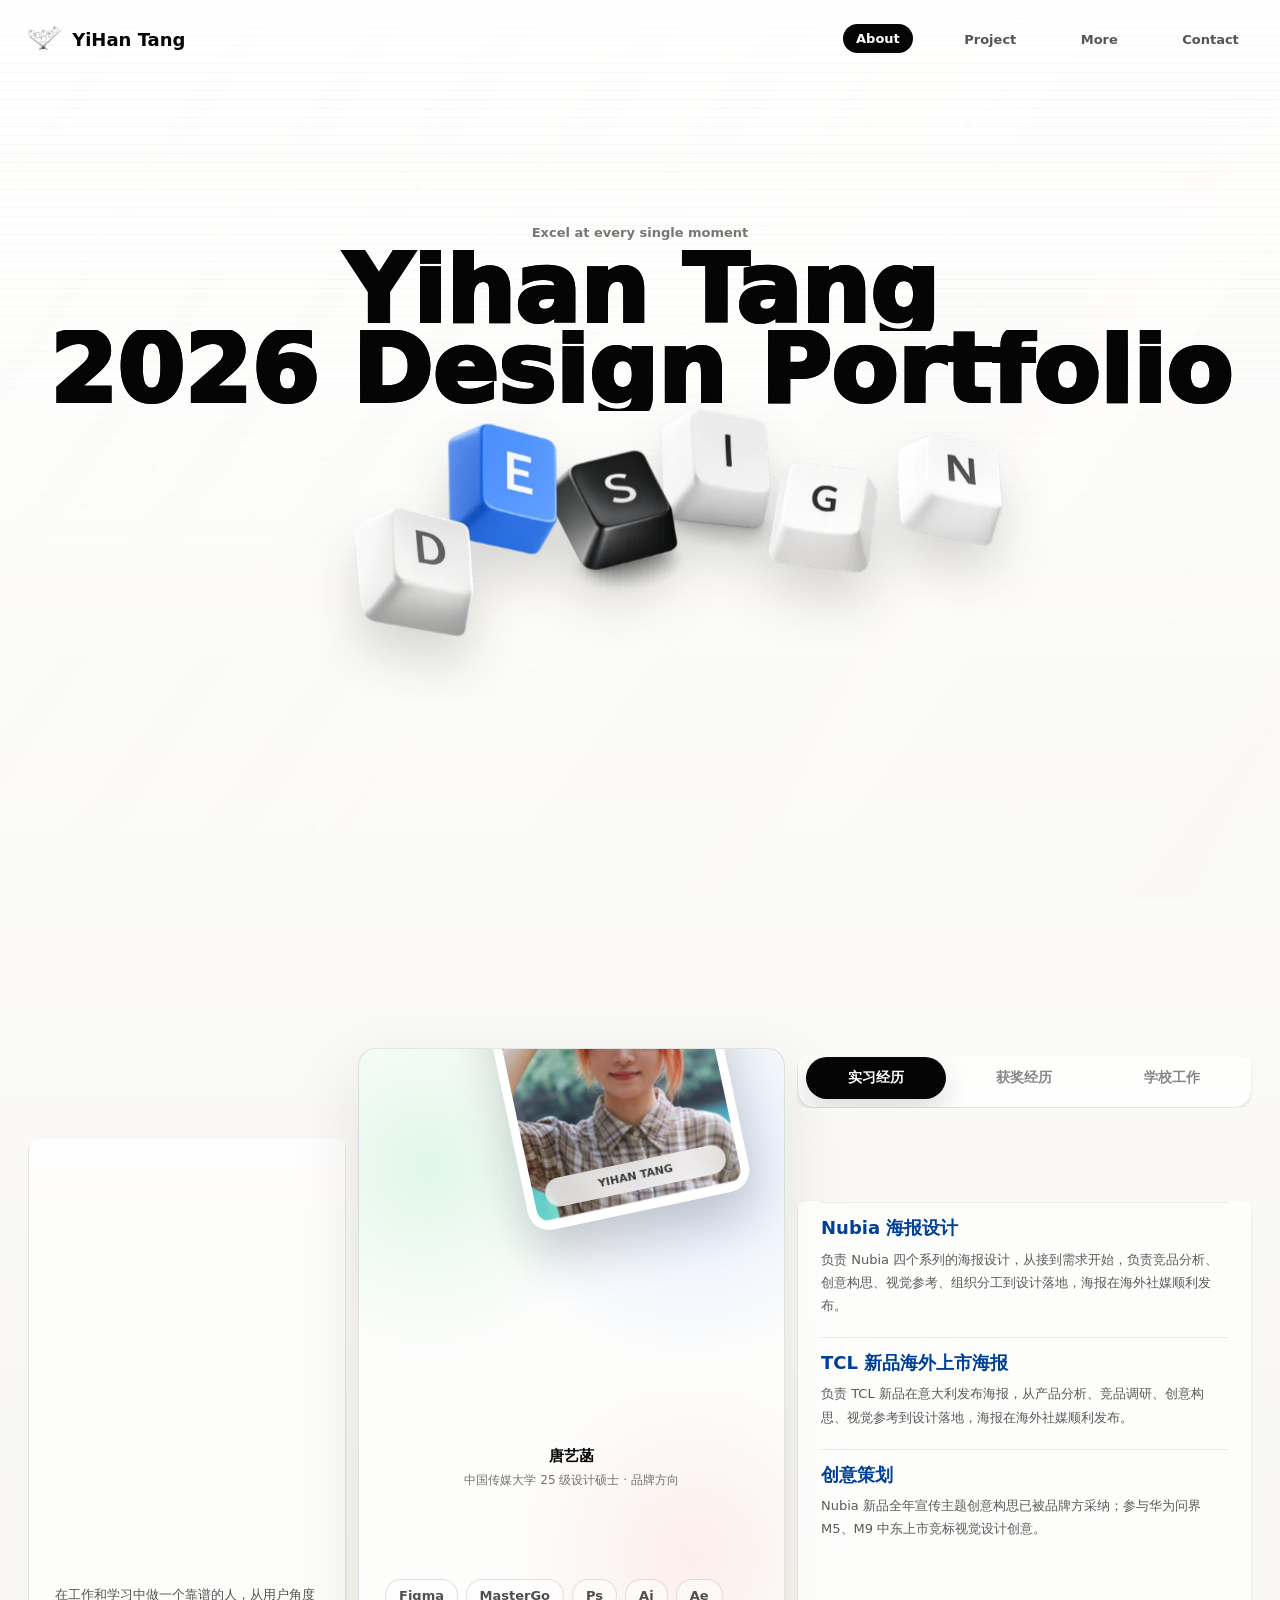
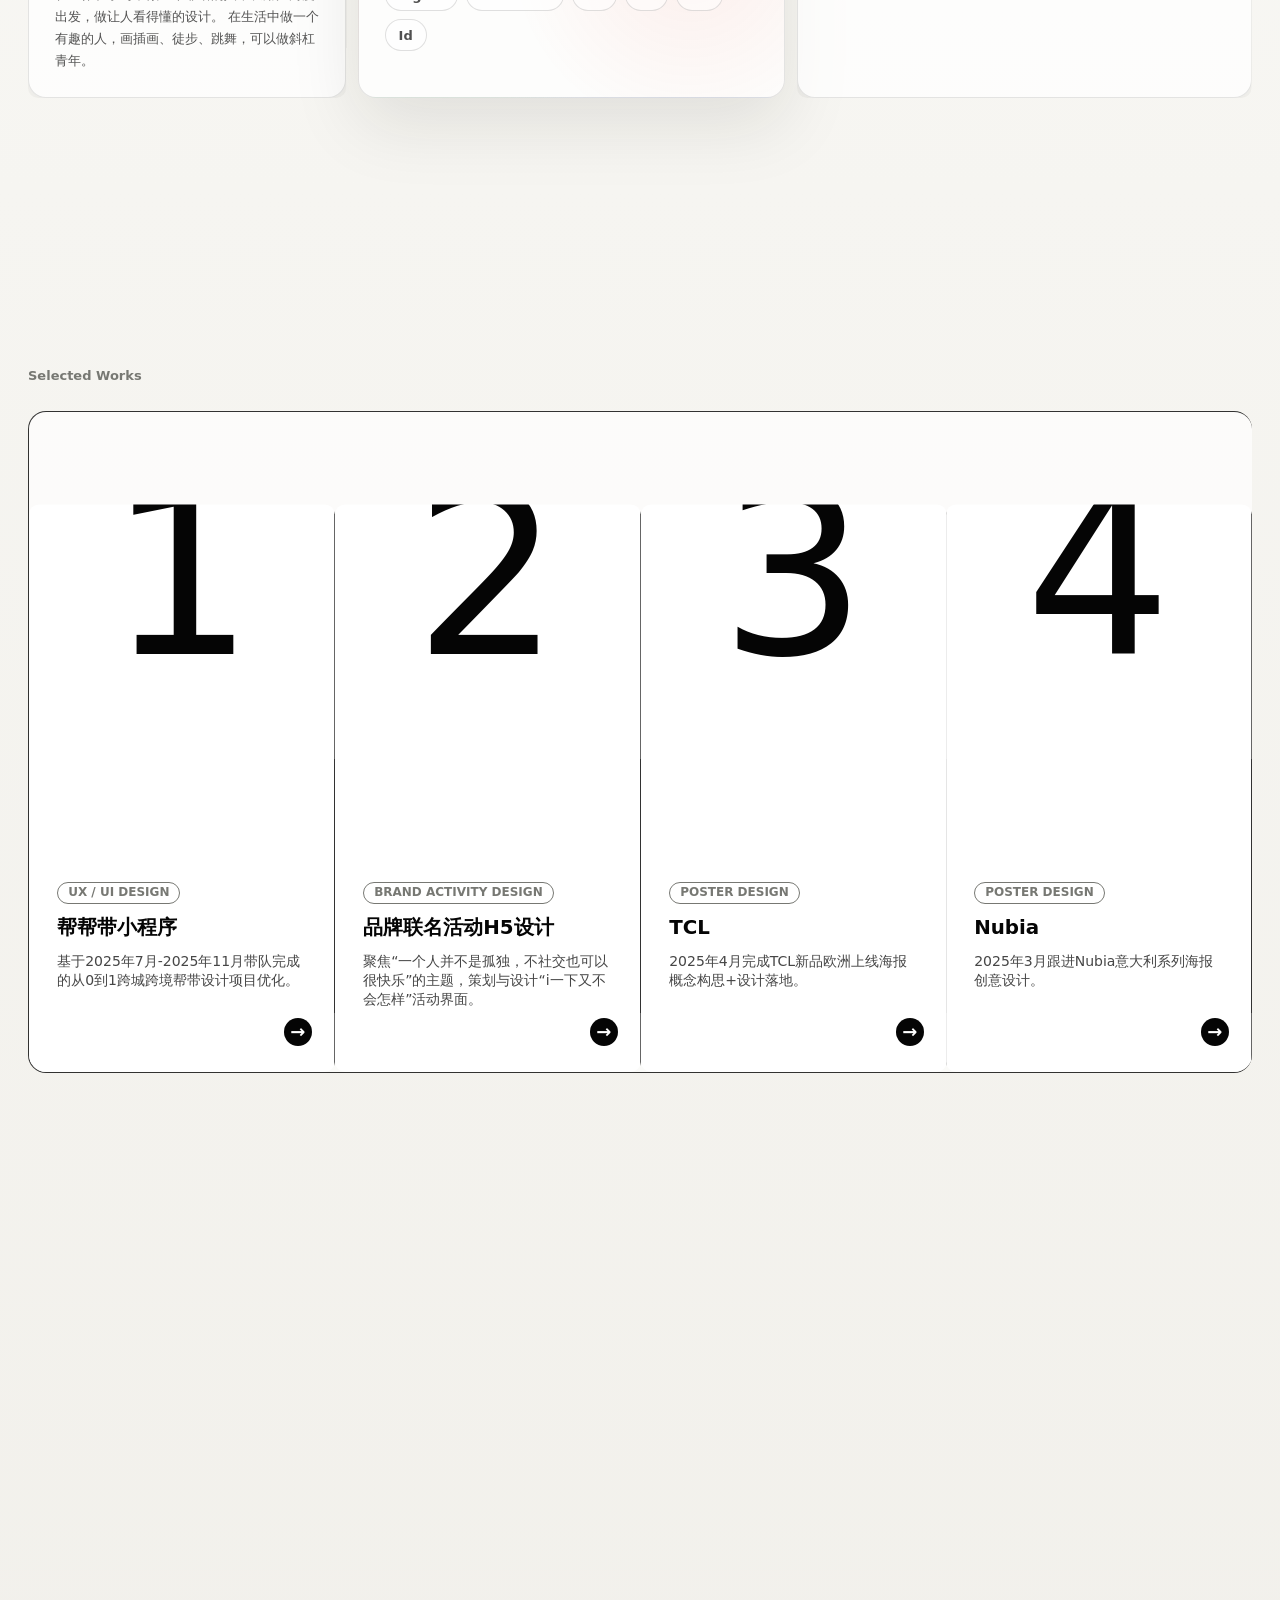
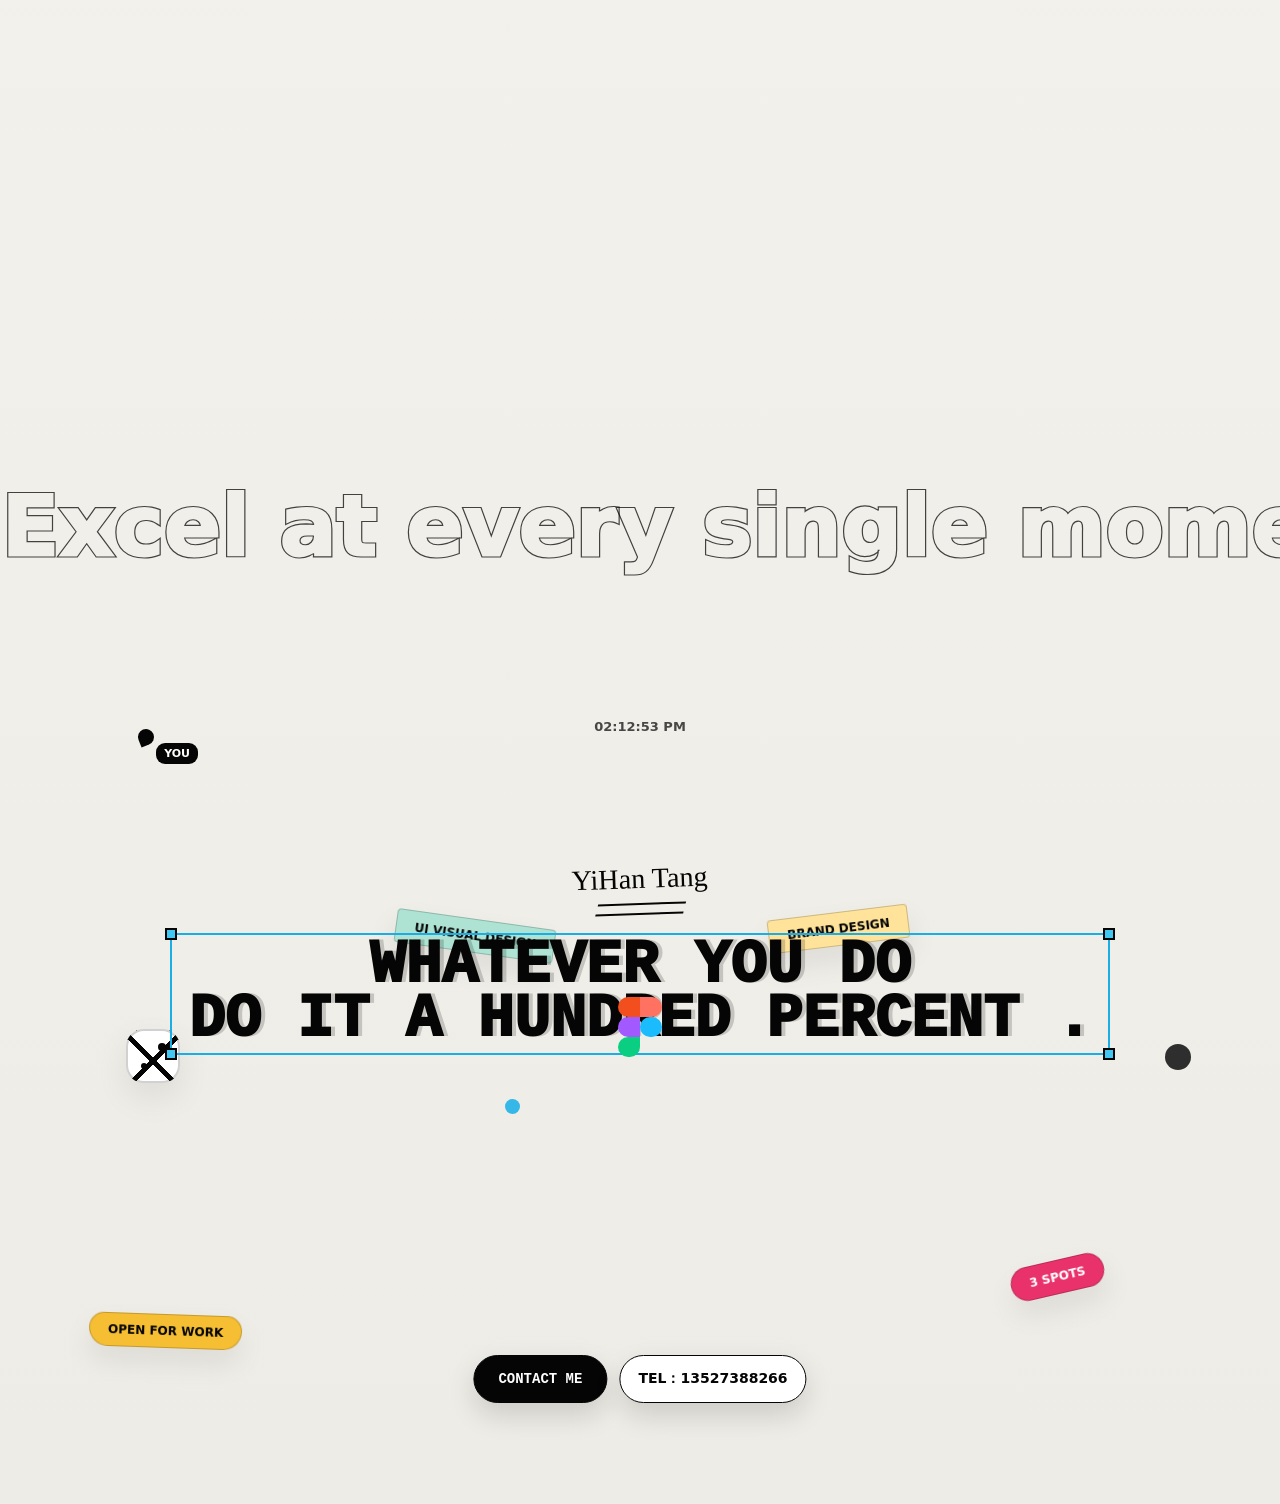
==== commit ed4d774a: "Revert "Revert "完成全部页面修改"" This reverts commit 81f98397f8eced7132ee8c263b6dc8feeda8b430." ====
--- a/index.html
+++ b/index.html
@@ -50,7 +50,6 @@
         <div class="hero-visual" aria-hidden="true">
           <img src="assets/hero/hero-element-cropped.webp" alt="" />
         </div>
-        <a class="scroll-cue" href="#about" aria-label="向下滚动">↓</a>
       </section>
 
       <section class="section about" id="about">
@@ -190,7 +189,7 @@
             </div>
             <span class="project-arrow" aria-hidden="true">→</span>
           </a>
-          <article class="project-card">
+          <a class="project-card" href="tcl.html" aria-label="查看TCL产品Launch海报项目详情">
             <div class="project-preview" style="--preview-image: url('images/strength-card03.png')" aria-hidden="true"></div>
             <span class="project-number">3</span>
             <div class="project-copy">
@@ -201,8 +200,8 @@
               </p>
             </div>
             <span class="project-arrow" aria-hidden="true">→</span>
-          </article>
-          <article class="project-card">
+          </a>
+          <a class="project-card" href="nubia.html" aria-label="查看Nubia产品系列海报项目详情">
             <div class="project-preview" style="--preview-image: url('images/strength-card04.png')" aria-hidden="true"></div>
             <span class="project-number">4</span>
             <div class="project-copy">
@@ -213,7 +212,7 @@
               </p>
             </div>
             <span class="project-arrow" aria-hidden="true">→</span>
-          </article>
+          </a>
         </div>
       </section>
 
@@ -251,10 +250,10 @@
           </article>
           <article class="collage-stack">
             <div class="collage-label">
-              <h3>Photography</h3>
+              <h3>Game</h3>
             </div>
             <div class="collage-letters" aria-hidden="true">
-              <b>P</b><b>H</b><b>O</b><b>T</b><b>O</b>
+              <b>G</b><b>A</b><b>M</b><b>E</b>
             </div>
             <span class="collage-paper paper-1"></span>
             <span class="collage-paper paper-2"></span>
--- a/styles.css
+++ b/styles.css
@@ -66,6 +66,10 @@
 
 body:not(.is-opening) .opening-animation {
   visibility: hidden;
+}
+
+.opening-skipped .opening-animation {
+  display: none;
 }
 
 .opening-grid {
@@ -1571,22 +1575,32 @@
 
 .collage-stack:nth-child(3) .paper-1 {
   --paper-color: #ffffff;
+  --paper-image: url("images/game-picture01.jpg");
+  --paper-grid-opacity: 0;
 }
 
 .collage-stack:nth-child(3) .paper-2 {
   --paper-color: #f0f0ee;
+  --paper-image: url("images/game-picture02.jpg");
+  --paper-grid-opacity: 0;
 }
 
 .collage-stack:nth-child(3) .paper-3 {
   --paper-color: #d9e2e6;
+  --paper-image: url("images/game-picture03.jpg");
+  --paper-grid-opacity: 0;
 }
 
 .collage-stack:nth-child(3) .paper-4 {
   --paper-color: #f5f2ec;
+  --paper-image: url("images/game-picture04.jpg");
+  --paper-grid-opacity: 0;
 }
 
 .collage-stack:nth-child(3) .paper-5 {
   --paper-color: #e3e0db;
+  --paper-image: url("images/game-picture05.jpg");
+  --paper-grid-opacity: 0;
 }
 
 .collage-stack:hover .collage-label {
@@ -2661,6 +2675,22 @@
   will-change: transform, clip-path;
 }
 
+.opening-skipped .hero h1 span {
+  animation-delay: 120ms;
+}
+
+.opening-skipped .hero h1 span:nth-child(2) {
+  animation-delay: 260ms;
+}
+
+.opening-skipped .hero .eyebrow {
+  animation-delay: 420ms;
+}
+
+.opening-skipped .hero-visual img {
+  animation-delay: 520ms;
+}
+
 .scroll-cue {
   animation-duration: 2.9s;
   animation-timing-function: var(--motion-ease);
@@ -2957,6 +2987,15 @@
   padding: 0 clamp(18px, 3.3vw, 56px);
   background: linear-gradient(180deg, rgba(8, 7, 5, 0.76), rgba(8, 7, 5, 0));
   color: #fff8ef;
+  opacity: 1;
+  transform: translateY(0);
+  transition: opacity 360ms ease, transform 360ms var(--motion-ease);
+}
+
+.detail-header.is-hidden {
+  opacity: 0;
+  pointer-events: none;
+  transform: translateY(-110%);
 }
 
 .detail-back,
@@ -3197,9 +3236,9 @@
     #fff7ea;
 }
 
-.case-full-image img,
-.case-dark.case-full-image img,
-.case-showcase.case-full-image img {
+.case-full-image > img,
+.case-dark.case-full-image > img,
+.case-showcase.case-full-image > img {
   position: relative;
   inset: auto;
   width: 100%;
@@ -3215,6 +3254,203 @@
   background: transparent;
 }
 
+.case-scroll-slide {
+  padding: 0;
+  overflow: hidden;
+  background: #10263b;
+}
+
+.case-scroll-frame {
+  width: 100%;
+  height: 100svh;
+  overflow-x: hidden;
+  overflow-y: auto;
+  overscroll-behavior: contain;
+  scrollbar-width: none;
+}
+
+.case-scroll-frame::-webkit-scrollbar {
+  display: none;
+}
+
+.case-scroll-frame img {
+  display: block;
+  width: 100%;
+  height: auto;
+  min-height: 100svh;
+  object-fit: contain;
+  object-position: top center;
+}
+
+.case-phone-placeholder {
+  display: grid;
+  place-items: center;
+  padding: clamp(74px, 7vw, 108px) 24px clamp(26px, 4vw, 56px);
+  background:
+    radial-gradient(circle at 24% 18%, rgba(255, 154, 82, 0.28), transparent 30%),
+    radial-gradient(circle at 78% 72%, rgba(255, 209, 139, 0.24), transparent 34%),
+    #fff5e7;
+}
+
+.iphone16-placeholder {
+  width: min(42vh, 360px);
+  aspect-ratio: 393 / 852;
+  border-radius: 42px;
+  background:
+    linear-gradient(180deg, rgba(255, 255, 255, 0.32), transparent 24%),
+    linear-gradient(145deg, #ffb36f, #ff6b23 52%, #f34410);
+  box-shadow:
+    inset 0 0 0 10px rgba(255, 255, 255, 0.86),
+    inset 0 0 0 12px rgba(28, 24, 20, 0.12),
+    0 34px 100px rgba(255, 102, 24, 0.28);
+}
+
+.case-phone-gallery {
+  padding: 0;
+  overflow: hidden;
+  background:
+    radial-gradient(circle at 18% 24%, rgba(255, 129, 54, 0.24), transparent 30%),
+    radial-gradient(circle at 86% 68%, rgba(255, 209, 139, 0.2), transparent 36%),
+    #f6ede3;
+}
+
+.case-horizontal-frame {
+  width: 100%;
+  height: 100svh;
+  overflow-x: auto;
+  overflow-y: hidden;
+  overscroll-behavior: contain;
+  scroll-snap-type: x mandatory;
+  scrollbar-width: none;
+}
+
+.case-horizontal-frame::-webkit-scrollbar {
+  display: none;
+}
+
+.phone-gallery-track {
+  display: flex;
+  width: max-content;
+  min-width: 100%;
+  height: 100%;
+  align-items: center;
+  gap: clamp(28px, 4vw, 72px);
+  padding: clamp(76px, 8vw, 116px) clamp(34px, 7vw, 132px) clamp(32px, 5vw, 72px);
+}
+
+.phone-shot {
+  flex: 0 0 auto;
+  width: min(38vh, 360px);
+  aspect-ratio: 393 / 852;
+  margin: 0;
+  overflow: hidden;
+  border-radius: clamp(26px, 4vh, 42px);
+  background: #111;
+  box-shadow:
+    0 30px 82px rgba(32, 24, 18, 0.18),
+    0 0 0 10px rgba(255, 255, 255, 0.84),
+    0 0 0 12px rgba(24, 20, 18, 0.1);
+  scroll-snap-align: center;
+}
+
+.phone-shot img {
+  width: 100%;
+  height: 100%;
+  object-fit: cover;
+}
+
+.scroll-guide {
+  position: fixed;
+  inset: 0;
+  z-index: 55;
+  display: grid;
+  place-items: center;
+  pointer-events: none;
+  animation: scroll-guide-exit 2000ms ease forwards;
+}
+
+.scroll-guide::before {
+  position: absolute;
+  inset: 0;
+  background: rgba(5, 5, 5, 0.36);
+  content: "";
+}
+
+.scroll-gesture {
+  position: relative;
+  z-index: 1;
+  width: clamp(76px, 9vw, 112px);
+  height: clamp(118px, 14vw, 166px);
+  border: clamp(5px, 0.5vw, 7px) solid rgba(255, 255, 255, 0.96);
+  border-radius: 999px;
+  background: rgba(255, 255, 255, 0.1);
+  box-shadow:
+    0 26px 90px rgba(0, 0, 0, 0.34),
+    inset 0 0 28px rgba(255, 255, 255, 0.12);
+  backdrop-filter: blur(8px);
+}
+
+.scroll-gesture::before {
+  position: absolute;
+  top: 22%;
+  left: 50%;
+  width: clamp(9px, 1vw, 14px);
+  height: clamp(26px, 3vw, 38px);
+  border-radius: 999px;
+  background: #fff;
+  content: "";
+  transform: translateX(-50%);
+  animation: scroll-wheel-hint 1100ms ease-in-out infinite;
+}
+
+.scroll-gesture::after {
+  position: absolute;
+  left: 50%;
+  bottom: clamp(-48px, -4vw, -34px);
+  width: clamp(26px, 3vw, 38px);
+  height: clamp(26px, 3vw, 38px);
+  border-right: clamp(5px, 0.5vw, 7px) solid #fff;
+  border-bottom: clamp(5px, 0.5vw, 7px) solid #fff;
+  content: "";
+  transform: translateX(-50%) rotate(45deg);
+  animation: scroll-arrow-hint 1100ms ease-in-out infinite;
+}
+
+@keyframes scroll-wheel-hint {
+  0%,
+  100% {
+    opacity: 0.35;
+    transform: translate(-50%, 0);
+  }
+  48% {
+    opacity: 1;
+    transform: translate(-50%, 34px);
+  }
+}
+
+@keyframes scroll-arrow-hint {
+  0%,
+  100% {
+    opacity: 0.25;
+    transform: translate(-50%, -8px) rotate(45deg);
+  }
+  48% {
+    opacity: 1;
+    transform: translate(-50%, 2px) rotate(45deg);
+  }
+}
+
+@keyframes scroll-guide-exit {
+  0%,
+  78% {
+    opacity: 1;
+  }
+  100% {
+    opacity: 0;
+    visibility: hidden;
+  }
+}
+
 .xiaohongshu-detail-page {
   background: #050505;
 }
@@ -3229,75 +3465,833 @@
   background: #ff2442;
 }
 
+.tcl-detail-page {
+  background: #050814;
+}
+
+.tcl-detail-page .detail-header {
+  background: linear-gradient(180deg, rgba(5, 8, 20, 0.78), rgba(5, 8, 20, 0));
+}
+
+.tcl-detail-page .detail-back:hover,
+.tcl-detail-page .detail-tabs a:hover,
+.tcl-detail-page .case-progress button.is-active {
+  background: #1d7dff;
+}
+
+.nubia-detail-page {
+  background: #050816;
+}
+
+.nubia-detail-page .detail-header {
+  background: linear-gradient(180deg, rgba(5, 8, 22, 0.76), rgba(5, 8, 22, 0));
+}
+
+.nubia-detail-page .detail-back:hover,
+.nubia-detail-page .detail-tabs a:hover,
+.nubia-detail-page .case-progress button.is-active {
+  background: #ff1717;
+}
+
+.nubia-slide {
+  background: #050816;
+}
+
+.nubia-slide > img {
+  width: 100%;
+  height: 100svh;
+  object-fit: cover;
+  object-position: center;
+}
+
+.nubia-social-slide {
+  padding: 0;
+  overflow: hidden;
+  background:
+    radial-gradient(circle at 82% 30%, rgba(85, 78, 154, 0.34), transparent 32%),
+    linear-gradient(90deg, #060818 0%, #101b45 48%, #3d3470 100%);
+}
+
+.nubia-social-phone {
+  position: absolute;
+  inset: 0;
+  z-index: 1;
+  width: 100%;
+  height: 100%;
+  object-fit: cover;
+  object-position: center;
+  opacity: 0.96;
+  user-select: none;
+}
+
+.nubia-social-slide::after {
+  position: absolute;
+  inset: 0;
+  z-index: 2;
+  background:
+    linear-gradient(90deg, rgba(5, 8, 22, 0) 0 36%, rgba(5, 8, 22, 0.18) 49%, rgba(40, 34, 84, 0.08) 100%),
+    linear-gradient(180deg, rgba(5, 8, 22, 0.12), rgba(5, 8, 22, 0.2));
+  content: "";
+  pointer-events: none;
+}
+
+.nubia-poster-wall {
+  position: absolute;
+  top: -12svh;
+  right: clamp(-160px, -4vw, -42px);
+  bottom: -12svh;
+  z-index: 4;
+  width: min(64vw, 1220px);
+  pointer-events: none;
+}
+
+.nubia-poster-wall::before {
+  position: absolute;
+  inset: 0;
+  z-index: 4;
+  background:
+    linear-gradient(90deg, rgba(9, 13, 38, 0.48), transparent 16%, transparent 84%, rgba(50, 43, 99, 0.42)),
+    linear-gradient(180deg, rgba(7, 9, 25, 0.88), transparent 18%, transparent 82%, rgba(7, 9, 25, 0.86));
+  content: "";
+  pointer-events: none;
+}
+
+.nubia-poster-columns {
+  position: absolute;
+  inset: 0 8% 0 18%;
+  z-index: 3;
+  display: grid;
+  grid-template-columns: repeat(2, minmax(0, 1fr));
+  gap: clamp(22px, 2.8vw, 54px);
+  transform: rotate(0.001deg);
+}
+
+.nubia-poster-column {
+  position: relative;
+  overflow: hidden;
+}
+
+.nubia-poster-column-back {
+  position: absolute;
+  top: -4%;
+  bottom: -4%;
+  z-index: 1;
+  width: min(22vw, 380px);
+  opacity: 0.24;
+  filter: saturate(0.8) brightness(0.7);
+}
+
+.column-back-left {
+  left: 0;
+  transform: translateX(-18%);
+}
+
+.column-back-right {
+  right: 0;
+  transform: translateX(18%);
+}
+
+.nubia-poster-track {
+  display: grid;
+  gap: clamp(22px, 2.4vw, 44px);
+  padding: clamp(22px, 2.5vw, 46px) 0;
+  animation: nubia-poster-scroll 26s linear infinite;
+  animation-play-state: paused;
+}
+
+.nubia-poster-track.reverse {
+  animation-name: nubia-poster-scroll-reverse;
+  animation-duration: 31s;
+}
+
+.case-slide.is-active .nubia-poster-track {
+  animation-play-state: running;
+}
+
+.nubia-poster-track img {
+  display: block;
+  width: 100%;
+  aspect-ratio: 3621 / 4550;
+  object-fit: cover;
+  border-radius: 0;
+  box-shadow:
+    0 32px 82px rgba(0, 0, 0, 0.36),
+    0 0 0 1px rgba(205, 218, 255, 0.08);
+}
+
+.nubia-poster-column-back .nubia-poster-track {
+  gap: clamp(18px, 2vw, 36px);
+  animation-duration: 34s;
+}
+
+@keyframes nubia-poster-scroll {
+  from {
+    transform: translateY(0);
+  }
+  to {
+    transform: translateY(-50%);
+  }
+}
+
+@keyframes nubia-poster-scroll-reverse {
+  from {
+    transform: translateY(-50%);
+  }
+  to {
+    transform: translateY(0);
+  }
+}
+
+.tcl-cover-slide {
+  background: #050814;
+}
+
+.tcl-cover-slide > img {
+  width: 100%;
+  height: 100svh;
+  object-fit: cover;
+  object-position: center;
+}
+
+.tcl-poster-slide {
+  padding: 0;
+  overflow: hidden;
+  background:
+    radial-gradient(circle at 46% 14%, rgba(35, 122, 255, 0.34), transparent 24%),
+    radial-gradient(circle at 76% 48%, rgba(209, 35, 82, 0.22), transparent 25%),
+    linear-gradient(180deg, #050815 0%, #0a1025 48%, #050812 100%);
+}
+
+.tcl-poster-viewport {
+  width: 100%;
+  height: 100svh;
+  overflow-x: hidden;
+  overflow-y: auto;
+  overscroll-behavior: contain;
+  scrollbar-width: none;
+}
+
+.tcl-poster-viewport::-webkit-scrollbar {
+  display: none;
+}
+
+.tcl-poster-art {
+  position: relative;
+  min-height: 168svh;
+  overflow: hidden;
+  padding: clamp(92px, 8vw, 136px) clamp(28px, 6vw, 118px) clamp(34px, 5vw, 86px);
+  color: #f8fbff;
+  isolation: isolate;
+}
+
+.tcl-poster-art::before,
+.tcl-poster-art::after {
+  position: absolute;
+  inset: auto;
+  z-index: -1;
+  border-radius: 50%;
+  content: "";
+  filter: blur(2px);
+}
+
+.tcl-poster-art::before {
+  top: 18%;
+  left: 12%;
+  width: min(56vw, 820px);
+  aspect-ratio: 1;
+  border: 1px solid rgba(88, 160, 255, 0.28);
+  box-shadow:
+    0 0 80px rgba(41, 117, 255, 0.22),
+    inset 0 0 90px rgba(42, 112, 255, 0.12);
+}
+
+.tcl-poster-art::after {
+  right: -10%;
+  bottom: 12%;
+  width: min(44vw, 660px);
+  aspect-ratio: 1;
+  background: radial-gradient(circle, rgba(35, 122, 255, 0.22), transparent 64%);
+}
+
+.tcl-poster-topline,
+.tcl-poster-footer {
+  display: flex;
+  justify-content: space-between;
+  gap: 18px;
+  color: rgba(248, 251, 255, 0.68);
+  font-size: clamp(12px, 1vw, 16px);
+  font-weight: 760;
+  letter-spacing: 0;
+}
+
+.tcl-poster-hero {
+  position: relative;
+  min-height: clamp(460px, 66svh, 720px);
+  margin-top: clamp(44px, 7vh, 88px);
+}
+
+.tcl-orbit {
+  position: absolute;
+  top: 7%;
+  left: 4%;
+  width: min(42vw, 640px);
+  aspect-ratio: 1;
+  border-radius: 50%;
+  background:
+    radial-gradient(circle at 50% 50%, rgba(54, 133, 255, 0.34), transparent 18%),
+    radial-gradient(circle at 48% 50%, transparent 36%, rgba(37, 104, 255, 0.24) 37%, transparent 40%),
+    conic-gradient(from 24deg, transparent, rgba(33, 126, 255, 0.74), transparent 16%, rgba(225, 35, 75, 0.8), transparent 34%);
+  opacity: 0.86;
+  transform: rotate(-10deg);
+}
+
+.tcl-orbit span {
+  position: absolute;
+  inset: var(--ring-inset, 9%);
+  border: 1px solid rgba(122, 182, 255, 0.24);
+  border-radius: 50%;
+  transform: rotate(var(--ring-rotate, 0deg));
+}
+
+.tcl-orbit span:nth-child(2) {
+  --ring-inset: 19%;
+  --ring-rotate: 18deg;
+}
+
+.tcl-orbit span:nth-child(3) {
+  --ring-inset: 31%;
+  --ring-rotate: -24deg;
+}
+
+.tcl-orbit b {
+  position: absolute;
+  top: 42%;
+  left: 18%;
+  font-size: clamp(72px, 10vw, 170px);
+  font-weight: 950;
+  line-height: 0.78;
+  text-shadow: 0 24px 60px rgba(0, 0, 0, 0.38);
+}
+
+.tcl-device {
+  position: absolute;
+  background: linear-gradient(145deg, rgba(255, 255, 255, 0.12), rgba(8, 13, 30, 0.94));
+  box-shadow:
+    0 28px 90px rgba(0, 0, 0, 0.46),
+    inset 0 0 0 1px rgba(255, 255, 255, 0.12);
+}
+
+.tcl-device-main {
+  right: 28%;
+  bottom: 3%;
+  width: min(42vw, 720px);
+  aspect-ratio: 16 / 10;
+  border-radius: 8px;
+  transform: perspective(900px) rotateY(-8deg) rotateX(2deg);
+}
+
+.tcl-device-side {
+  right: 6%;
+  bottom: 12%;
+  width: min(30vw, 520px);
+  aspect-ratio: 16 / 9;
+  border-radius: 7px;
+  transform: perspective(900px) rotateY(-16deg) rotateX(3deg);
+}
+
+.tcl-device-back {
+  top: 0;
+  right: 2%;
+  width: min(22vw, 360px);
+  aspect-ratio: 9 / 13;
+  border-radius: 12px 26px 26px 12px;
+  opacity: 0.74;
+  transform: perspective(900px) rotateY(-26deg) rotateX(2deg);
+}
+
+.tcl-device-back span {
+  position: absolute;
+  inset: 16% 18%;
+  border: 2px solid rgba(255, 255, 255, 0.16);
+  border-radius: inherit;
+}
+
+.tcl-screen {
+  position: absolute;
+  inset: 2.4%;
+  overflow: hidden;
+  border-radius: 5px;
+  background:
+    radial-gradient(circle at 34% 52%, rgba(59, 126, 255, 0.44), transparent 22%),
+    linear-gradient(128deg, rgba(20, 224, 190, 0.16), transparent 24%),
+    conic-gradient(from 210deg at 88% 20%, transparent, rgba(67, 141, 255, 0.64), transparent 28%),
+    #050819;
+}
+
+.tcl-screen::before,
+.tcl-screen::after {
+  position: absolute;
+  content: "";
+}
+
+.tcl-screen::before {
+  inset: 13% -8% auto 18%;
+  height: 26%;
+  border: 10px solid rgba(96, 162, 255, 0.44);
+  border-bottom: 0;
+  border-radius: 50% 50% 0 0;
+  transform: rotate(-18deg);
+}
+
+.tcl-screen::after {
+  inset: auto -18% 12% 32%;
+  height: 3px;
+  background: linear-gradient(90deg, transparent, #58a4ff, transparent);
+  box-shadow:
+    0 -56px 0 rgba(68, 137, 255, 0.54),
+    0 -112px 0 rgba(227, 39, 82, 0.52);
+  transform: rotate(-22deg);
+}
+
+.tcl-screen.game {
+  background:
+    radial-gradient(circle at 48% 48%, rgba(48, 152, 255, 0.48), transparent 18%),
+    conic-gradient(from 22deg, rgba(229, 36, 76, 0.8), transparent 15%, rgba(42, 135, 255, 0.72), transparent 38%),
+    #060917;
+}
+
+.tcl-speaker {
+  position: absolute;
+  right: 26%;
+  bottom: -28%;
+  width: 34%;
+  height: 28%;
+  border-radius: 0 0 12px 12px;
+  background:
+    repeating-radial-gradient(circle at 50% 50%, rgba(255, 255, 255, 0.18) 0 1px, transparent 1px 5px),
+    linear-gradient(180deg, #12192a, #060811);
+  box-shadow: 0 24px 60px rgba(0, 0, 0, 0.38);
+}
+
+.tcl-poster-copy {
+  width: min(760px, 58vw);
+  margin-top: clamp(-36px, -4vh, -10px);
+}
+
+.tcl-series {
+  margin-bottom: 16px;
+  color: rgba(169, 205, 255, 0.82);
+  font-size: clamp(13px, 1.1vw, 18px);
+  font-weight: 780;
+}
+
+.tcl-poster-copy h1 {
+  margin: 0;
+  color: #fff;
+  font-size: clamp(90px, 17vw, 310px);
+  line-height: 0.72;
+  text-align: left;
+}
+
+.tcl-poster-copy h2 {
+  margin: clamp(16px, 2vw, 28px) 0 18px;
+  color: rgba(255, 255, 255, 0.92);
+  font-size: clamp(28px, 4vw, 78px);
+  line-height: 1.03;
+}
+
+.tcl-poster-copy p:not(.tcl-series) {
+  max-width: 680px;
+  color: rgba(230, 240, 255, 0.7);
+  font-size: clamp(15px, 1.25vw, 22px);
+  line-height: 1.75;
+}
+
+.tcl-poster-grid {
+  display: grid;
+  grid-template-columns: repeat(4, minmax(0, 1fr));
+  gap: 12px;
+  margin: clamp(50px, 9vh, 106px) 0 clamp(42px, 8vh, 92px);
+}
+
+.tcl-poster-grid span {
+  min-height: clamp(74px, 12vw, 170px);
+  border: 1px solid rgba(123, 181, 255, 0.18);
+  background:
+    linear-gradient(135deg, rgba(76, 142, 255, 0.24), transparent 52%),
+    rgba(255, 255, 255, 0.035);
+}
+
+.tcl-poster-footer {
+  padding-top: 24px;
+  border-top: 1px solid rgba(248, 251, 255, 0.16);
+}
+
 .xhs-slide {
   padding: 0;
   background: #050505;
 }
 
-.xhs-slide img,
-.xiaohongshu-detail-page .case-full-image img {
+.xhs-slide > img,
+.xhs-cover-stage > img,
+.xiaohongshu-detail-page .case-full-image > img {
   width: 100%;
   height: 100svh;
-  object-fit: contain;
+  object-fit: cover;
 }
 
 .xhs-long-slide {
-  grid-template-columns: minmax(0, 1fr) minmax(280px, 0.82fr);
-  gap: clamp(24px, 4vw, 72px);
-  align-items: center;
-  padding: clamp(82px, 8vw, 118px) clamp(32px, 5vw, 96px) clamp(28px, 4vw, 64px);
-  background: #050505;
+  grid-template-columns: minmax(280px, 0.72fr) minmax(260px, 0.58fr);
+  gap: clamp(22px, 3vw, 54px);
+  align-items: start;
+  align-content: start;
+  padding: clamp(18px, 2.4vw, 34px) clamp(30px, 4.6vw, 82px) clamp(18px, 2.2vw, 30px);
+  background: #06141d;
+}
+
+.xhs-cover-slide {
+  overflow: hidden;
+}
+
+.xhs-cover-stage {
+  position: absolute;
+  top: 50%;
+  left: 50%;
+  width: max(100vw, calc(100svh * 16 / 9));
+  height: max(100svh, calc(100vw * 9 / 16));
+  overflow: hidden;
+  transform: translate(-50%, -50%);
+  transform-origin: center;
+}
+
+.xhs-cover-stage > img {
+  position: absolute;
+  inset: 0;
+  height: 100%;
+  object-position: center;
+}
+
+.xhs-cover-elements {
+  position: absolute;
+  inset: 0;
+  z-index: 3;
+  pointer-events: none;
+}
+
+.xhs-cover-element {
+  position: absolute;
+  width: var(--element-width);
+  height: auto;
+  opacity: 0;
+  filter: drop-shadow(0 16px 22px rgba(0, 78, 103, 0.1));
+  transform:
+    translate3d(var(--element-enter-x, 0), var(--element-enter-y, 34px), 0)
+    scale(var(--element-start-scale, 0.94))
+    rotate(var(--element-rotate, 0deg));
+  transform-origin: center;
+}
+
+.case-slide.is-active .xhs-cover-element {
+  animation: xhs-element-rise 980ms var(--motion-ease) forwards;
+  animation-delay: var(--element-delay, 120ms);
+}
+
+.xhs-cover-element.element-01 {
+  --element-width: 6.46%;
+  --element-delay: 280ms;
+  --element-enter-x: -18px;
+  --element-rotate: -4deg;
+  left: 56.7%;
+  top: 6.5%;
+}
+
+.xhs-cover-element.element-02 {
+  --element-width: 6.8%;
+  --element-delay: 180ms;
+  --element-enter-y: -24px;
+  left: 63.8%;
+  top: 9.6%;
+}
+
+.xhs-cover-element.element-03 {
+  --element-width: 10.13%;
+  --element-delay: 460ms;
+  --element-enter-x: 22px;
+  --element-rotate: 5deg;
+  left: 71.4%;
+  top: 5.6%;
+}
+
+.xhs-cover-element.element-04 {
+  --element-width: 8.2%;
+  --element-delay: 580ms;
+  --element-enter-x: -20px;
+  --element-rotate: -5deg;
+  left: 46.3%;
+  top: 22.5%;
+}
+
+.xhs-cover-element.element-05 {
+  --element-width: 10.13%;
+  --element-delay: 680ms;
+  --element-enter-y: 28px;
+  left: 54.7%;
+  top: 21.5%;
+}
+
+.xhs-cover-element.element-06 {
+  --element-width: 8.6%;
+  --element-delay: 760ms;
+  --element-enter-x: 20px;
+  --element-rotate: 3deg;
+  left: 63.4%;
+  top: 20.5%;
+}
+
+.xhs-cover-element.element-07 {
+  --element-width: 9.48%;
+  --element-delay: 360ms;
+  --element-enter-y: -22px;
+  left: 51.4%;
+  top: 40.8%;
+}
+
+.xhs-cover-element.element-08 {
+  --element-width: 12.5%;
+  --element-delay: 860ms;
+  --element-enter-x: 20px;
+  left: 62%;
+  top: 40.6%;
+}
+
+@keyframes xhs-element-rise {
+  0% {
+    opacity: 0;
+    filter: blur(8px) drop-shadow(0 16px 22px rgba(0, 78, 103, 0.1));
+    transform:
+      translate3d(var(--element-enter-x, 0), var(--element-enter-y, 34px), 0)
+      scale(var(--element-start-scale, 0.94))
+      rotate(var(--element-rotate, 0deg));
+  }
+  64% {
+    opacity: 1;
+    filter: blur(0) drop-shadow(0 16px 22px rgba(0, 78, 103, 0.1));
+    transform:
+      translate3d(calc(var(--element-enter-x, 0) * -0.08), calc(var(--element-enter-y, 34px) * -0.08), 0)
+      scale(1.025)
+      rotate(var(--element-rotate, 0deg));
+  }
+  100% {
+    opacity: 1;
+    filter: blur(0) drop-shadow(0 16px 22px rgba(0, 78, 103, 0.1));
+    transform: translate3d(0, 0, 0) scale(1) rotate(var(--element-rotate, 0deg));
+  }
 }
 
 .xhs-long-image {
-  display: grid;
-  width: min(50vw, 780px);
-  height: calc(100svh - clamp(126px, 12vw, 182px));
-  place-items: center;
+  position: relative;
+  grid-column: 2;
+  width: min(42vw, 540px);
+  height: calc(100svh - clamp(36px, 4.6vw, 64px));
   justify-self: center;
   margin: 0;
-  overflow: hidden;
-}
-
-.xhs-long-image img {
-  width: auto;
-  height: 100%;
+  overflow-x: hidden;
+  overflow-y: auto;
+  border-radius: 0;
+  background: #06141d;
+  overscroll-behavior: contain;
+  scrollbar-width: thin;
+  scrollbar-color: rgba(255, 255, 255, 0.34) transparent;
+}
+
+.xhs-long-image::-webkit-scrollbar {
+  display: block;
+  width: 6px;
+}
+
+.xhs-long-image::-webkit-scrollbar-thumb {
+  border-radius: 999px;
+  background: rgba(255, 255, 255, 0.32);
+}
+
+.xhs-long-content {
+  position: relative;
+}
+
+.xhs-long-content > img {
+  width: 100%;
+  height: auto;
+  min-height: 0;
   object-fit: contain;
+  object-position: top center;
+}
+
+.xhs-scroll-hint {
+  position: sticky;
+  right: 0;
+  bottom: 24px;
+  left: 0;
+  z-index: 6;
+  display: grid;
+  width: 100%;
+  height: 0;
+  place-items: end center;
+  pointer-events: none;
+  animation: xhs-scroll-hint-exit 2800ms ease forwards;
+}
+
+.xhs-scroll-hint span {
+  position: relative;
+  display: grid;
+  width: 42px;
+  height: 58px;
+  place-items: center;
+  border: 2px solid rgba(255, 255, 255, 0.88);
+  border-radius: 999px;
+  background: rgba(6, 20, 29, 0.44);
+  box-shadow: 0 16px 40px rgba(0, 0, 0, 0.22);
+  backdrop-filter: blur(8px);
+}
+
+.xhs-scroll-hint span::before {
+  width: 5px;
+  height: 14px;
+  border-radius: 999px;
+  background: #fff;
+  content: "";
+  animation: xhs-scroll-dot 1050ms ease-in-out infinite;
+}
+
+.xhs-scroll-hint span::after {
+  position: absolute;
+  bottom: -22px;
+  left: 50%;
+  width: 14px;
+  height: 14px;
+  border-right: 3px solid #fff;
+  border-bottom: 3px solid #fff;
+  content: "";
+  transform: translateX(-50%) rotate(45deg);
+  animation: xhs-scroll-arrow 1050ms ease-in-out infinite;
+}
+
+@keyframes xhs-scroll-dot {
+  0%,
+  100% {
+    opacity: 0.36;
+    transform: translateY(-8px);
+  }
+  48% {
+    opacity: 1;
+    transform: translateY(9px);
+  }
+}
+
+@keyframes xhs-scroll-arrow {
+  0%,
+  100% {
+    opacity: 0.28;
+    transform: translate(-50%, -6px) rotate(45deg);
+  }
+  48% {
+    opacity: 1;
+    transform: translate(-50%, 2px) rotate(45deg);
+  }
+}
+
+@keyframes xhs-scroll-hint-exit {
+  0%,
+  78% {
+    opacity: 1;
+  }
+  100% {
+    opacity: 0;
+    visibility: hidden;
+  }
+}
+
+.xhs-hotzones {
+  position: absolute;
+  inset: 0;
+  z-index: 3;
+  pointer-events: none;
+}
+
+.xhs-hotzones span {
+  position: absolute;
+  left: 0;
+  width: 100%;
+  height: var(--hot-height);
+  top: var(--hot-top);
+  pointer-events: none;
 }
 
 .xhs-explain-placeholders {
+  position: sticky;
+  top: 50%;
+  grid-column: 1;
   display: grid;
-  width: min(520px, 100%);
-  grid-template-columns: repeat(2, minmax(0, 1fr));
-  gap: clamp(12px, 1.5vw, 18px);
+  width: min(460px, 100%);
+  aspect-ratio: 1154 / 620;
   justify-self: center;
-}
-
-.xhs-explain-placeholders span {
+  align-self: center;
+  opacity: 1;
+  transform: translateY(-50%);
+  pointer-events: none;
+  transition: opacity 420ms var(--motion-ease), transform 620ms var(--motion-ease);
+}
+
+.xhs-explain-placeholders img {
+  position: absolute;
+  inset: 0;
   display: block;
-  aspect-ratio: 1.12;
-  border-radius: 6px;
-  background: var(--placeholder-color, #ff2442);
-}
-
-.xhs-explain-placeholders span:nth-child(2) {
-  --placeholder-color: #ffe15a;
-}
-
-.xhs-explain-placeholders span:nth-child(3) {
-  --placeholder-color: #3f7cff;
-}
-
-.xhs-explain-placeholders span:nth-child(4) {
-  --placeholder-color: #34d399;
-}
-
-.xhs-explain-placeholders span:nth-child(5) {
-  --placeholder-color: #ff8a3d;
-}
-
-.xhs-explain-placeholders span:nth-child(6) {
-  --placeholder-color: #f6f0e8;
+  width: 100%;
+  max-height: min(74svh, 620px);
+  height: auto;
+  border-radius: 14px;
+  box-shadow: 0 18px 46px rgba(0, 0, 0, 0.16);
+  opacity: 0;
+  transform: translateY(18px) scale(0.98);
+  transition:
+    opacity 500ms var(--motion-ease),
+    transform 700ms var(--motion-ease);
+  transition-delay: calc(var(--placeholder-index, 0) * 50ms);
+}
+
+.xhs-explain-placeholders.is-visible {
+  opacity: 1;
+  transform: translateY(-50%);
+  pointer-events: none;
+}
+
+.xhs-explain-placeholders img.is-active {
+  opacity: 1;
+  transform: translateY(0) scale(1);
+}
+
+.xhs-explain-placeholders:not(:has(img.is-active)) img:first-child {
+  opacity: 1;
+  transform: translateY(0) scale(1);
+}
+
+.xhs-explain-placeholders img:nth-child(1) {
+  --placeholder-index: 0;
+}
+
+.xhs-explain-placeholders img:nth-child(2) {
+  --placeholder-index: 1;
+}
+
+.xhs-explain-placeholders img:nth-child(3) {
+  --placeholder-index: 2;
+}
+
+.xhs-explain-placeholders img:nth-child(4) {
+  --placeholder-index: 3;
+}
+
+.xhs-explain-placeholders img:nth-child(5) {
+  --placeholder-index: 4;
 }
 
 .case-dark::before,
@@ -3526,40 +4520,127 @@
     height: auto;
   }
 
-  .case-full-image img,
-  .case-dark.case-full-image img,
-  .case-showcase.case-full-image img {
+  .case-full-image > img,
+  .case-dark.case-full-image > img,
+  .case-showcase.case-full-image > img {
     height: 100svh;
     max-height: 100svh;
     object-fit: cover;
   }
 
-  .xhs-slide img,
-  .xiaohongshu-detail-page .case-full-image img {
-    height: auto;
+  .xhs-slide > img,
+  .xhs-cover-stage > img,
+  .xiaohongshu-detail-page .case-full-image > img {
+    height: 100svh;
     min-height: 100svh;
-    object-fit: contain;
+    object-fit: cover;
   }
 
   .xhs-long-slide {
     grid-template-columns: 1fr;
     gap: 18px;
     min-height: 100svh;
-    padding: 86px 18px 34px;
+    padding: 18px 18px 28px;
   }
 
   .xhs-long-image {
-    width: min(100%, 420px);
-    height: auto;
-  }
-
-  .xhs-long-image img {
+    grid-column: auto;
+    order: 2;
+    width: min(72vw, 360px);
+    height: calc(100svh - 46px);
+  }
+
+  .xhs-long-content > img {
     width: 100%;
     height: auto;
   }
 
+  .tcl-poster-art {
+    min-height: 176svh;
+    padding: 92px 18px 42px;
+  }
+
+  .tcl-poster-topline,
+  .tcl-poster-footer {
+    flex-direction: column;
+    gap: 8px;
+  }
+
+  .tcl-poster-hero {
+    min-height: 460px;
+    margin-top: 34px;
+  }
+
+  .tcl-orbit {
+    top: 4%;
+    left: -18%;
+    width: 88vw;
+  }
+
+  .tcl-orbit b {
+    font-size: clamp(68px, 24vw, 124px);
+  }
+
+  .tcl-device-main {
+    right: 8%;
+    bottom: 4%;
+    width: 82vw;
+  }
+
+  .tcl-device-side {
+    right: -10%;
+    bottom: 24%;
+    width: 62vw;
+  }
+
+  .tcl-device-back {
+    top: 2%;
+    right: -4%;
+    width: 42vw;
+  }
+
+  .tcl-poster-copy {
+    width: 100%;
+    margin-top: 8px;
+  }
+
+  .tcl-poster-copy h1 {
+    font-size: clamp(82px, 29vw, 132px);
+  }
+
+  .tcl-poster-grid {
+    grid-template-columns: repeat(2, minmax(0, 1fr));
+  }
+
   .xhs-explain-placeholders {
-    width: min(100%, 420px);
+    grid-column: auto;
+    order: 1;
+    width: min(100%, 360px);
+  }
+
+  .xhs-explain-placeholders img {
+    border-radius: 10px;
+  }
+
+  .nubia-social-phone {
+    object-position: 24% center;
+  }
+
+  .nubia-poster-wall {
+    top: -8svh;
+    right: -26vw;
+    bottom: -8svh;
+    width: 86vw;
+  }
+
+  .nubia-poster-columns {
+    inset: 0 7% 0 24%;
+    gap: 16px;
+  }
+
+  .nubia-poster-column-back {
+    width: 34vw;
+    opacity: 0.18;
   }
 
   .case-progress {
@@ -3646,32 +4727,92 @@
     padding: 0;
   }
 
-  .case-full-image img,
-  .case-dark.case-full-image img,
-  .case-showcase.case-full-image img {
+  .case-full-image > img,
+  .case-dark.case-full-image > img,
+  .case-showcase.case-full-image > img {
     height: 100svh;
     object-fit: cover;
   }
 
-  .xhs-slide img,
-  .xiaohongshu-detail-page .case-full-image img {
+  .xhs-slide > img,
+  .xhs-cover-stage > img,
+  .xiaohongshu-detail-page .case-full-image > img {
     height: 100svh;
+    object-fit: cover;
   }
 
   .xhs-long-slide {
-    grid-template-columns: minmax(0, 1fr) minmax(220px, 0.72fr);
+    grid-template-columns: minmax(190px, 0.54fr) minmax(210px, 0.68fr);
+    gap: 16px;
+    padding: 18px 18px 20px;
+  }
+
+  .xhs-long-image {
+    grid-column: 2;
+    order: initial;
+    width: min(40vw, 320px);
+    height: calc(100svh - 38px);
+  }
+
+  .tcl-poster-art {
+    min-height: 170svh;
+    padding-right: 28px;
+    padding-left: 28px;
+  }
+
+  .tcl-poster-hero {
+    min-height: 54svh;
+  }
+
+  .tcl-orbit {
+    left: -6%;
+    width: 56vw;
+  }
+
+  .tcl-device-main {
+    right: 23%;
+    width: 48vw;
+  }
+
+  .tcl-device-side {
+    right: 0;
+    width: 36vw;
+  }
+
+  .tcl-device-back {
+    width: 26vw;
+  }
+
+  .tcl-poster-copy {
+    width: min(720px, 86vw);
+  }
+
+  .xhs-explain-placeholders {
+    grid-column: 1;
+    order: initial;
+    width: min(100%, 270px);
+  }
+
+  .xhs-explain-placeholders img {
+    border-radius: 10px;
+  }
+
+  .nubia-social-phone {
+    object-position: 26% center;
+  }
+
+  .nubia-poster-wall {
+    right: -18vw;
+    width: 78vw;
+  }
+
+  .nubia-poster-columns {
+    inset: 0 8% 0 22%;
     gap: 18px;
-    padding: 74px 18px 24px;
-  }
-
-  .xhs-long-image {
-    width: min(50vw, 420px);
-    height: calc(100svh - 102px);
-  }
-
-  .xhs-explain-placeholders {
-    grid-template-columns: repeat(2, minmax(0, 1fr));
-    gap: 10px;
+  }
+
+  .nubia-poster-column-back {
+    width: 29vw;
   }
 }
 
@@ -3703,3 +4844,451 @@
     font-size: clamp(28px, 9vw, 42px);
   }
 }
+
+.tcl-detail-page .tcl-poster-slide {
+  background:
+    radial-gradient(circle at 24% 8%, rgba(45, 127, 255, 0.34), transparent 26%),
+    radial-gradient(circle at 84% 42%, rgba(220, 34, 77, 0.16), transparent 30%),
+    linear-gradient(180deg, #071127 0%, #07172e 54%, #030712 100%);
+}
+
+.tcl-detail-page .tcl-poster-viewport {
+  height: 100svh;
+  overflow: hidden;
+}
+
+.tcl-detail-page .tcl-poster-art {
+  display: grid;
+  min-height: 100svh;
+  grid-template-rows: auto minmax(0, 1fr) auto;
+  padding: clamp(88px, 7vw, 118px) clamp(22px, 5.4vw, 96px) clamp(16px, 2.2vw, 34px);
+}
+
+.tcl-detail-page .tcl-poster-art::before {
+  top: 15%;
+  left: -7%;
+  width: min(54vw, 760px);
+  opacity: 0.72;
+}
+
+.tcl-detail-page .tcl-poster-art::after {
+  right: -12%;
+  bottom: -12%;
+  width: min(46vw, 640px);
+}
+
+.tcl-detail-page .tcl-poster-copy {
+  position: relative;
+  z-index: 8;
+  align-self: start;
+  width: min(670px, 52vw);
+  margin-top: clamp(42px, 7vh, 72px);
+  pointer-events: none;
+}
+
+.tcl-detail-page .tcl-poster-copy h1 {
+  font-size: clamp(82px, 11vw, 188px);
+  text-shadow: 0 24px 70px rgba(0, 0, 0, 0.32);
+}
+
+.tcl-detail-page .tcl-poster-copy h2 {
+  font-size: clamp(30px, 3.6vw, 66px);
+}
+
+.tcl-detail-page .tcl-poster-copy p:not(.tcl-series) {
+  max-width: 620px;
+}
+
+.tcl-poster-stack {
+  position: absolute;
+  right: clamp(26px, 5.6vw, 108px);
+  bottom: clamp(28px, 4vh, 50px);
+  left: clamp(260px, 31vw, 560px);
+  z-index: 12;
+  height: min(42svh, 370px);
+  pointer-events: none;
+  perspective: 1200px;
+}
+
+.tcl-poster-card {
+  --poster-x: 0%;
+  --poster-y: 70%;
+  --poster-rotate: 0deg;
+  --poster-scale: 1;
+  position: absolute;
+  bottom: 0;
+  left: 50%;
+  width: min(20vw, 250px);
+  aspect-ratio: 3640 / 4550;
+  margin: 0;
+  overflow: hidden;
+  border-radius: 6px;
+  background: #071024;
+  box-shadow:
+    0 30px 80px rgba(0, 0, 0, 0.38),
+    0 0 0 1px rgba(200, 225, 255, 0.18);
+  cursor: zoom-in;
+  outline: 0;
+  pointer-events: auto;
+  transform:
+    translateX(calc(-50% + var(--poster-x)))
+    translateY(var(--poster-y))
+    rotate(var(--poster-rotate))
+    scale(var(--poster-scale));
+  transform-origin: 50% 100%;
+  transition:
+    filter 260ms ease,
+    opacity 260ms ease,
+    transform 520ms var(--motion-ease),
+    z-index 0ms linear 260ms;
+}
+
+.tcl-poster-card img {
+  width: 100%;
+  height: 100%;
+  object-fit: cover;
+  transform: scale(1.01);
+  transition: transform 520ms var(--motion-ease);
+}
+
+.poster-card-01 {
+  --poster-x: -46%;
+  --poster-y: 67%;
+  --poster-rotate: -8deg;
+  z-index: 1;
+}
+
+.poster-card-02 {
+  --poster-x: -14%;
+  --poster-y: 72%;
+  --poster-rotate: -2deg;
+  z-index: 2;
+}
+
+.poster-card-03 {
+  --poster-x: 18%;
+  --poster-y: 69%;
+  --poster-rotate: 4deg;
+  z-index: 3;
+}
+
+.poster-card-04 {
+  --poster-x: 50%;
+  --poster-y: 74%;
+  --poster-rotate: 9deg;
+  z-index: 4;
+}
+
+.tcl-poster-stack:hover .tcl-poster-card,
+.tcl-poster-stack:focus-within .tcl-poster-card {
+  filter: saturate(0.68) brightness(0.62);
+  opacity: 0.58;
+}
+
+.tcl-poster-card:hover,
+.tcl-poster-card:focus-visible {
+  --poster-y: -4%;
+  --poster-scale: 1.34;
+  z-index: 20;
+  filter: none !important;
+  opacity: 1 !important;
+  transition:
+    filter 260ms ease,
+    opacity 260ms ease,
+    transform 620ms var(--motion-ease),
+    z-index 0ms;
+}
+
+.tcl-poster-card:hover img,
+.tcl-poster-card:focus-visible img {
+  transform: scale(1);
+}
+
+.tcl-detail-page .tcl-poster-footer {
+  position: relative;
+  z-index: 14;
+  align-self: end;
+}
+
+@media (max-width: 760px) {
+  .tcl-detail-page .tcl-poster-art {
+    padding: 88px 18px 16px;
+  }
+
+  .tcl-detail-page .tcl-poster-topline,
+  .tcl-detail-page .tcl-poster-footer {
+    flex-direction: row;
+    align-items: center;
+    gap: 12px;
+    font-size: 11px;
+  }
+
+  .tcl-detail-page .tcl-poster-copy {
+    width: min(100%, 360px);
+    margin-top: 34px;
+  }
+
+  .tcl-detail-page .tcl-poster-copy h1 {
+    font-size: clamp(72px, 25vw, 118px);
+  }
+
+  .tcl-detail-page .tcl-poster-copy h2 {
+    font-size: clamp(28px, 10vw, 42px);
+  }
+
+  .tcl-detail-page .tcl-poster-copy p:not(.tcl-series) {
+    font-size: 13px;
+    line-height: 1.56;
+  }
+
+  .tcl-poster-stack {
+    right: 16px;
+    bottom: 38px;
+    left: 16px;
+    height: min(38svh, 320px);
+  }
+
+  .tcl-poster-card {
+    width: min(38vw, 152px);
+  }
+
+  .poster-card-01 {
+    --poster-x: -42%;
+  }
+
+  .poster-card-02 {
+    --poster-x: -14%;
+  }
+
+  .poster-card-03 {
+    --poster-x: 14%;
+  }
+
+  .poster-card-04 {
+    --poster-x: 42%;
+  }
+
+  .tcl-poster-card:hover,
+  .tcl-poster-card:focus-visible {
+    --poster-y: -10%;
+    --poster-scale: 1.42;
+  }
+}
+
+.tcl-detail-page .tcl-poster-art {
+  display: block;
+  padding: 0;
+}
+
+.tcl-detail-page .tcl-poster-art::before {
+  top: 6%;
+  left: 50%;
+  width: min(68vw, 980px);
+  opacity: 0.62;
+  transform: translateX(-50%);
+}
+
+.tcl-detail-page .tcl-poster-art::after {
+  right: -6%;
+  bottom: -18%;
+  width: min(56vw, 760px);
+}
+
+.tcl-detail-page .tcl-poster-topline,
+.tcl-detail-page .tcl-poster-copy,
+.tcl-detail-page .tcl-poster-footer {
+  display: none;
+}
+
+.tcl-detail-page .tcl-poster-stack {
+  position: absolute;
+  inset: 0;
+  z-index: 12;
+  height: auto;
+  pointer-events: none;
+  perspective: 1400px;
+}
+
+.tcl-detail-page .tcl-poster-card {
+  --poster-left: 50%;
+  width: min(19vw, 260px);
+  bottom: -16%;
+  left: var(--poster-left);
+  transform:
+    translateX(-50%)
+    translateY(var(--poster-y))
+    rotate(var(--poster-rotate))
+    scale(var(--poster-scale));
+}
+
+.tcl-detail-page .poster-card-01 {
+  --poster-left: 16%;
+  --poster-y: 0%;
+  --poster-rotate: -10deg;
+}
+
+.tcl-detail-page .poster-card-02 {
+  --poster-left: 38%;
+  --poster-y: 6%;
+  --poster-rotate: -4deg;
+}
+
+.tcl-detail-page .poster-card-03 {
+  --poster-left: 62%;
+  --poster-y: 3%;
+  --poster-rotate: 5deg;
+}
+
+.tcl-detail-page .poster-card-04 {
+  --poster-left: 84%;
+  --poster-y: 8%;
+  --poster-rotate: 11deg;
+}
+
+.tcl-detail-page .tcl-poster-stack:hover .tcl-poster-card {
+  filter: none;
+  opacity: 1;
+}
+
+.tcl-detail-page .tcl-poster-stack:has(.tcl-poster-card:hover) .tcl-poster-card,
+.tcl-detail-page .tcl-poster-stack:focus-within .tcl-poster-card {
+  filter: saturate(0.68) brightness(0.62);
+  opacity: 0.58;
+}
+
+.tcl-detail-page .tcl-poster-stack:has(.tcl-poster-card:hover) .tcl-poster-card:hover,
+.tcl-detail-page .tcl-poster-card:focus-visible {
+  position: fixed;
+  top: 50%;
+  bottom: auto;
+  left: 50%;
+  width: min(34vw, 430px);
+  --poster-y: 0px;
+  --poster-rotate: 0deg;
+  --poster-scale: 1;
+  transform: translate(-50%, -50%) scale(1.18);
+  z-index: 80;
+  filter: none;
+  opacity: 1;
+}
+
+@media (max-width: 760px) {
+  .tcl-detail-page .tcl-poster-card {
+    width: min(24vw, 118px);
+    bottom: -11%;
+  }
+
+  .tcl-detail-page .poster-card-01 {
+    --poster-left: 14%;
+  }
+
+  .tcl-detail-page .poster-card-02 {
+    --poster-left: 38%;
+  }
+
+  .tcl-detail-page .poster-card-03 {
+    --poster-left: 62%;
+  }
+
+  .tcl-detail-page .poster-card-04 {
+    --poster-left: 86%;
+  }
+
+  .tcl-detail-page .tcl-poster-card:hover,
+  .tcl-detail-page .tcl-poster-card:focus-visible {
+    width: min(72vw, 270px);
+    transform: translate(-50%, -50%) scale(1.08);
+  }
+}
+
+.tcl-detail-page .tcl-carousel {
+  --carousel-grab: grab;
+  display: block;
+  overflow: hidden;
+  cursor: var(--carousel-grab);
+  touch-action: pan-y;
+  user-select: none;
+}
+
+.tcl-detail-page .tcl-carousel.is-dragging {
+  --carousel-grab: grabbing;
+}
+
+.tcl-detail-page .tcl-carousel .tcl-poster-card {
+  --carousel-x: 50%;
+  --carousel-y: 50%;
+  --carousel-rotate: 0deg;
+  --carousel-scale: 1;
+  --carousel-opacity: 1;
+  position: absolute;
+  top: 50%;
+  bottom: auto;
+  left: 50%;
+  width: min(25vw, 330px);
+  aspect-ratio: 3640 / 4550;
+  opacity: var(--carousel-opacity);
+  pointer-events: auto;
+  cursor: inherit;
+  transform:
+    translate(-50%, -50%)
+    translate(var(--carousel-x), var(--carousel-y))
+    rotate(var(--carousel-rotate))
+    scale(var(--carousel-scale));
+  transform-origin: 50% 58%;
+  transition:
+    opacity 220ms ease,
+    filter 220ms ease,
+    transform 420ms var(--motion-ease);
+  will-change: transform;
+}
+
+.tcl-detail-page .tcl-carousel.is-dragging .tcl-poster-card {
+  transition: none;
+}
+
+.tcl-detail-page .tcl-carousel:hover .tcl-poster-card,
+.tcl-detail-page .tcl-carousel:has(.tcl-poster-card:hover) .tcl-poster-card,
+.tcl-detail-page .tcl-carousel:focus-within .tcl-poster-card {
+  filter: none;
+  opacity: var(--carousel-opacity);
+}
+
+.tcl-detail-page .tcl-carousel .tcl-poster-card:hover,
+.tcl-detail-page .tcl-carousel .tcl-poster-card:focus-visible {
+  filter: none;
+  opacity: var(--carousel-opacity);
+}
+
+.tcl-detail-page .tcl-carousel.tcl-poster-stack:has(.tcl-poster-card:hover) .tcl-poster-card:hover,
+.tcl-detail-page .tcl-carousel.tcl-poster-stack:focus-within .tcl-poster-card:focus-visible {
+  position: absolute;
+  top: 50%;
+  bottom: auto;
+  left: 50%;
+  width: min(25vw, 330px);
+  transform:
+    translate(-50%, -50%)
+    translate(var(--carousel-x), var(--carousel-y))
+    rotate(var(--carousel-rotate))
+    scale(var(--carousel-scale));
+  z-index: var(--carousel-z, 1);
+  filter: none;
+  opacity: var(--carousel-opacity);
+}
+
+.tcl-detail-page .tcl-carousel .tcl-poster-card img {
+  pointer-events: none;
+}
+
+@media (max-width: 760px) {
+  .tcl-detail-page .tcl-carousel .tcl-poster-card,
+  .tcl-detail-page .tcl-carousel .tcl-poster-card:hover,
+  .tcl-detail-page .tcl-carousel .tcl-poster-card:focus-visible {
+    width: min(54vw, 220px);
+  }
+
+  .tcl-detail-page .tcl-carousel.tcl-poster-stack:has(.tcl-poster-card:hover) .tcl-poster-card:hover,
+  .tcl-detail-page .tcl-carousel.tcl-poster-stack:focus-within .tcl-poster-card:focus-visible {
+    width: min(54vw, 220px);
+  }
+}
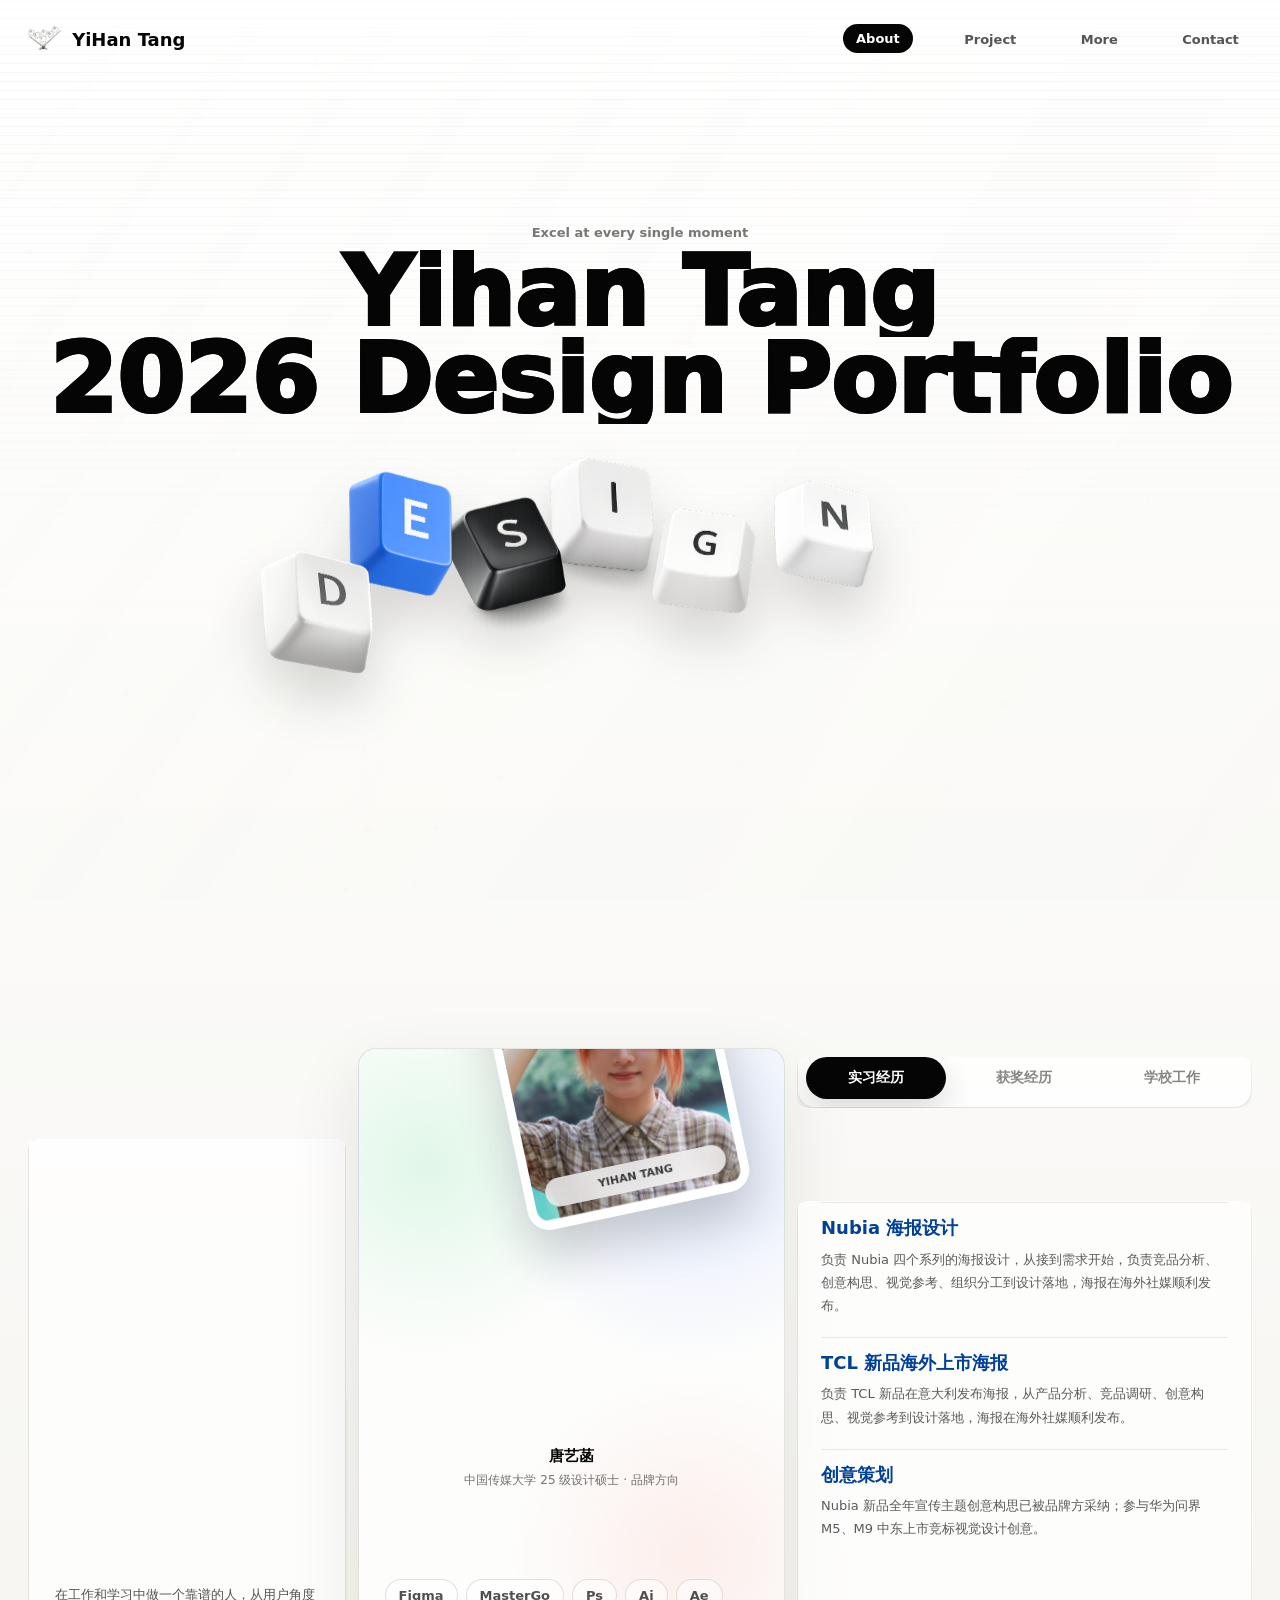
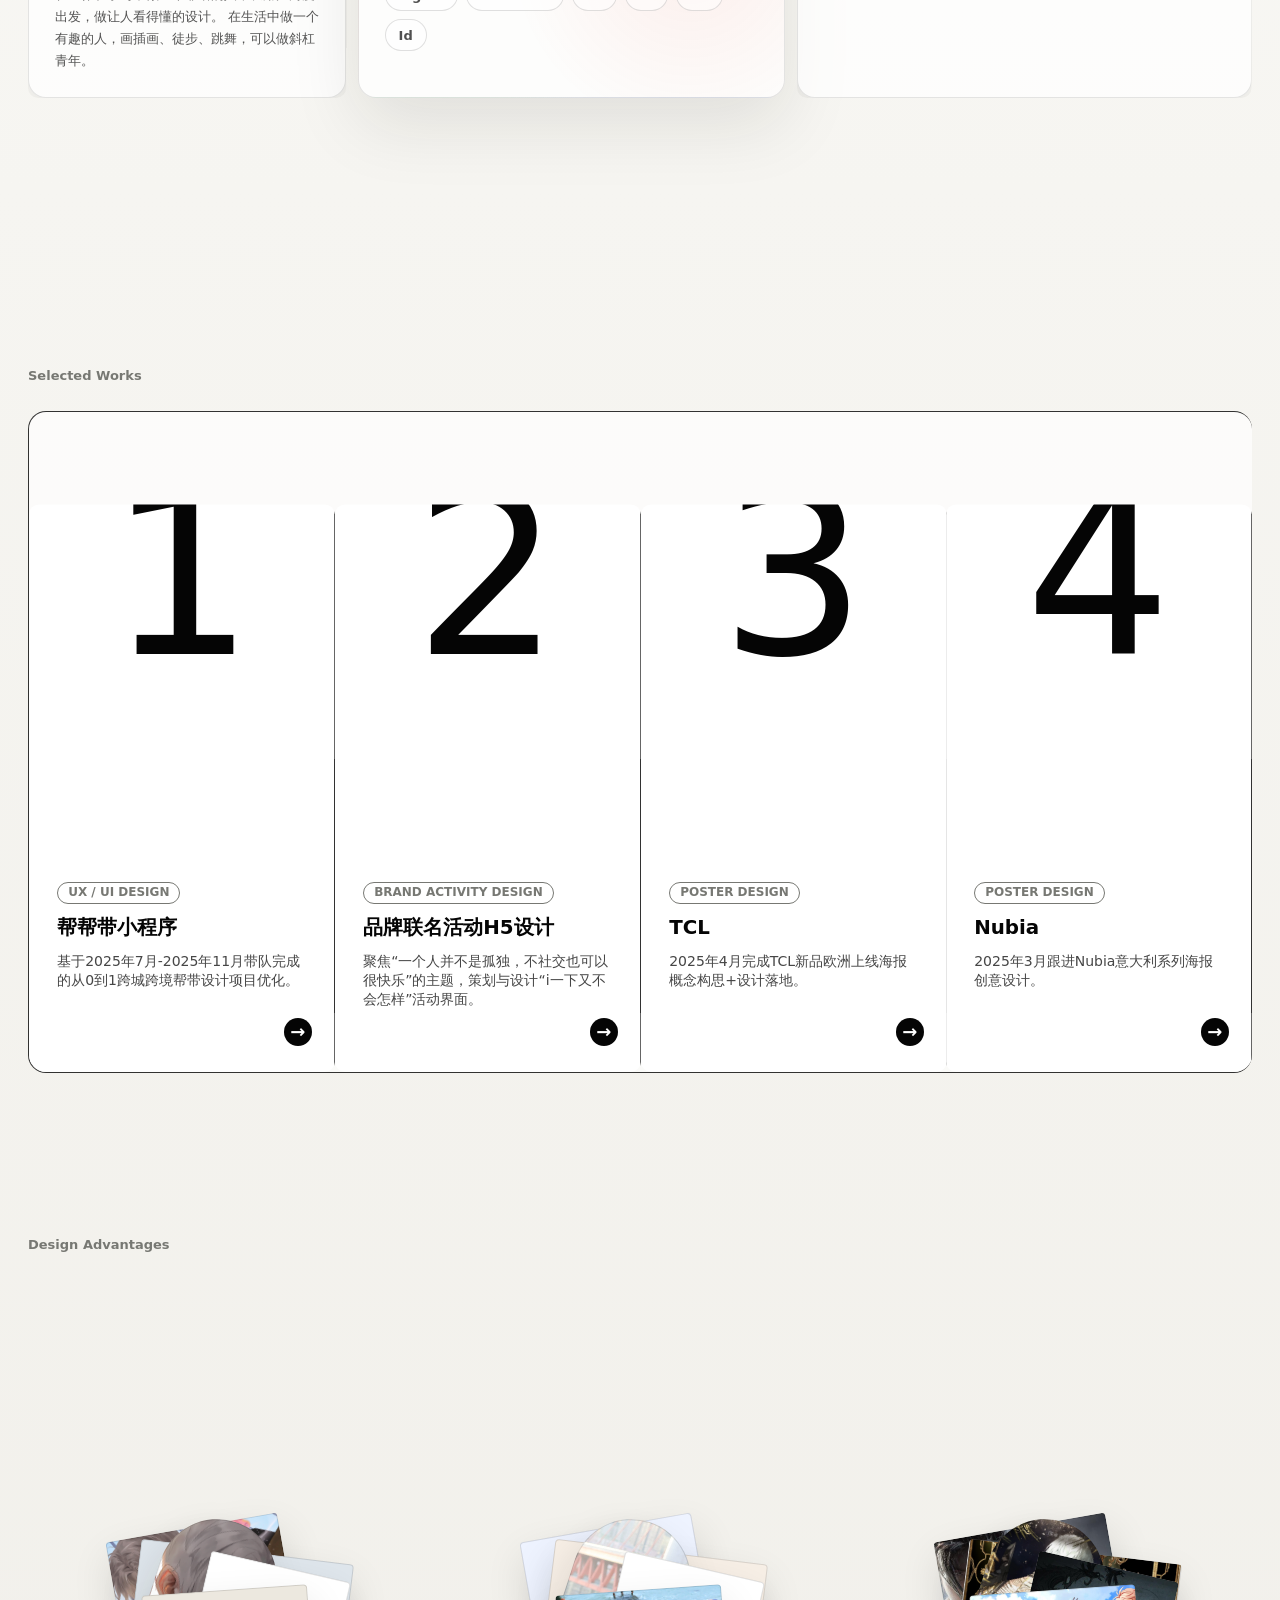
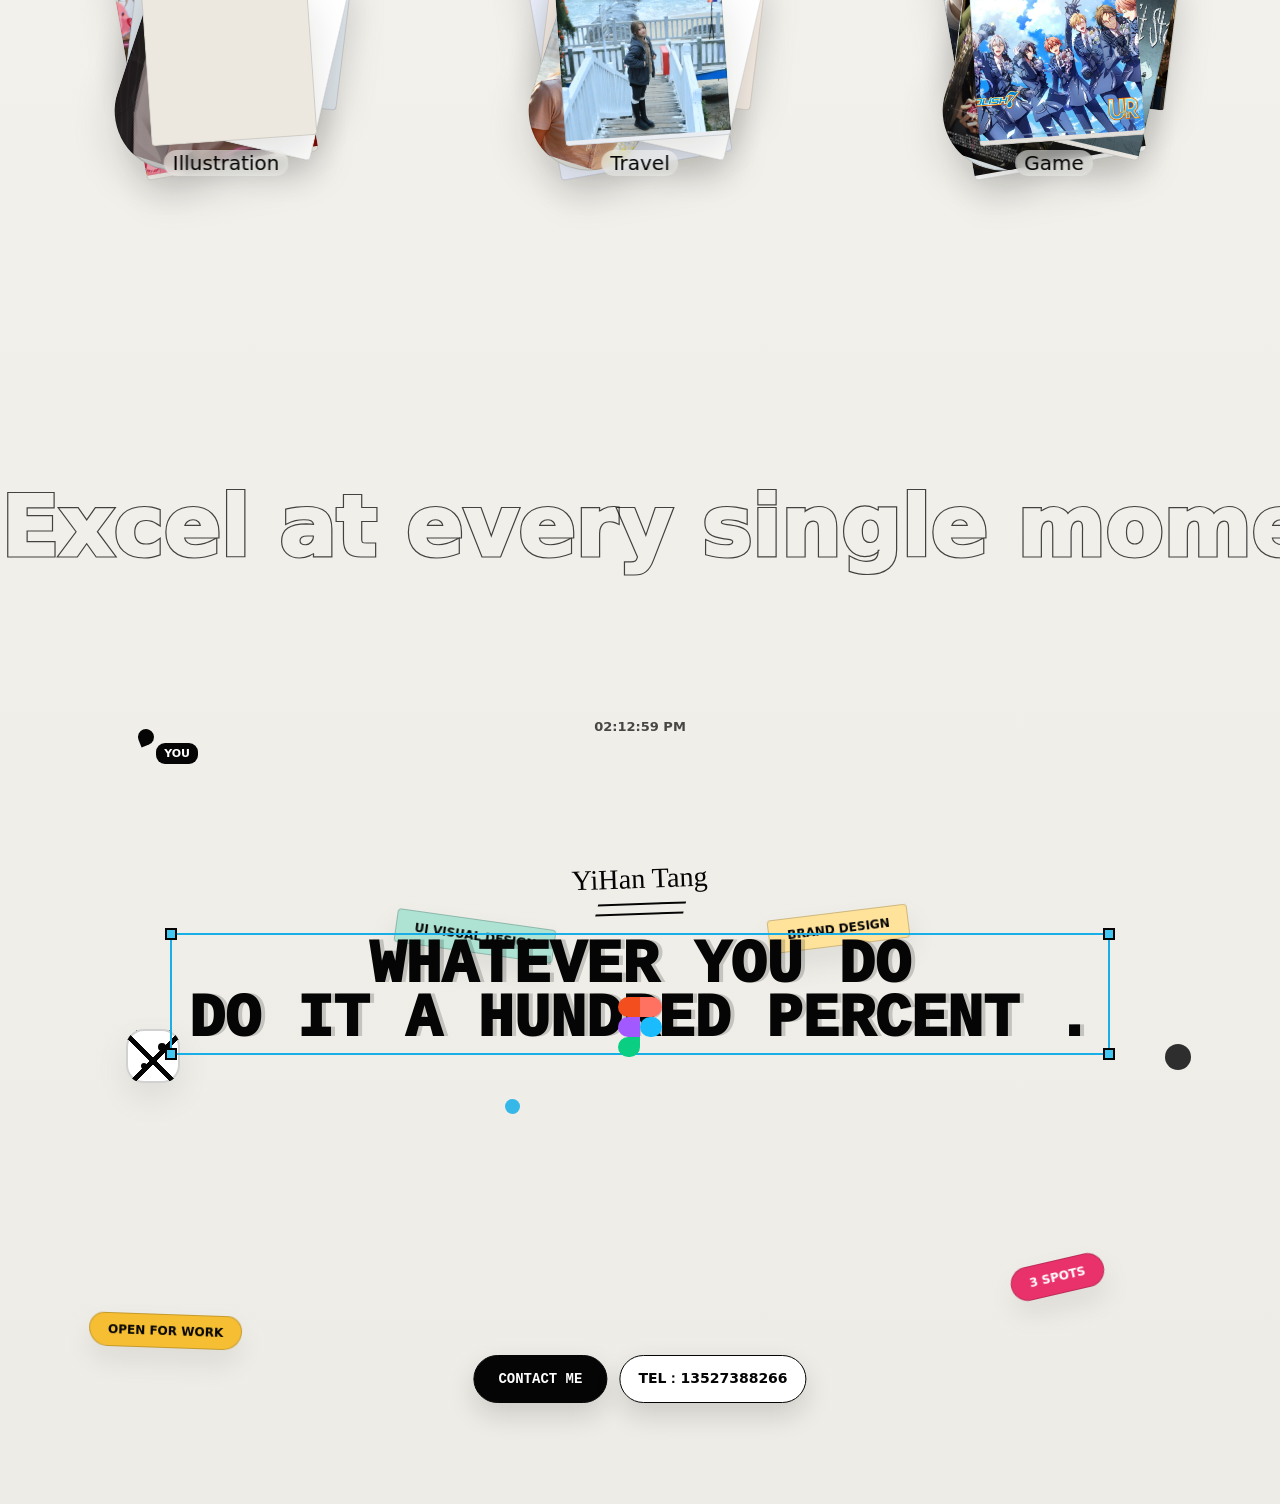
==== commit 7666cb1d: "首页细节调整" ====
--- a/index.html
+++ b/index.html
@@ -48,7 +48,7 @@
           </h1>
         </div>
         <div class="hero-visual" aria-hidden="true">
-          <img src="assets/hero/hero-element-cropped.webp" alt="" />
+          <img src="images/hero- element.png" alt="" />
         </div>
       </section>
 
--- a/styles.css
+++ b/styles.css
@@ -12,6 +12,7 @@
   --max: 1700px;
   --pixel-font: "Courier New", "Lucida Console", ui-monospace, SFMono-Regular, Menlo, Monaco, monospace;
   --motion-ease: cubic-bezier(0.16, 1, 0.3, 1);
+  --hero-ease: cubic-bezier(0.19, 1, 0.22, 1);
   --motion-slow: 1180ms;
   --motion-medium: 820ms;
 }
@@ -375,7 +376,7 @@
   overflow: visible;
   font-size: clamp(72px, 7.55vw, 142px);
   font-weight: 950;
-  line-height: 0.83;
+  line-height: 0.9;
   letter-spacing: 0;
   text-wrap: balance;
   isolation: isolate;
@@ -487,9 +488,9 @@
 .hero-visual {
   position: absolute;
   z-index: 5;
-  top: clamp(270px, 36vh, 392px);
+  top: clamp(232px, 31vh, 338px);
   left: 50%;
-  width: min(820px, 70vw);
+  width: min(1080px, 90vw);
   pointer-events: none;
   transform: translateX(-50%);
 }
@@ -2338,8 +2339,8 @@
   }
 
   .hero-visual {
-    top: clamp(250px, 37vh, 336px);
-    width: min(760px, 96vw);
+    top: clamp(216px, 33vh, 292px);
+    width: min(860px, 106vw);
     margin-top: 0;
   }
 
@@ -2470,8 +2471,8 @@
   }
 
   .hero-visual {
-    top: clamp(246px, 39vh, 320px);
-    width: 124vw;
+    top: clamp(208px, 35vh, 280px);
+    width: 136vw;
     max-width: none;
     margin-left: 0;
   }
@@ -2651,28 +2652,32 @@
 
 .hero h1 span {
   display: block;
-  clip-path: inset(0 0 100% 0);
-  transform: translateY(84px) scaleX(0.66);
+  clip-path: inset(0 0 18% 0);
+  opacity: 0;
+  filter: blur(8px);
+  transform: translateY(58px) scaleX(0.78);
   transform-origin: center;
-  animation: hero-title-in 1680ms 2700ms var(--motion-ease) forwards;
+  animation: hero-title-in 2100ms 2580ms var(--hero-ease) forwards;
+  will-change: transform, opacity, filter, clip-path;
 }
 
 .hero h1 span:nth-child(2) {
-  animation-delay: 2860ms;
+  animation-delay: 2760ms;
 }
 
 .hero .eyebrow {
   opacity: 0;
   transform: translateY(22px);
-  animation: hero-kicker-in 900ms 3120ms var(--motion-ease) forwards;
+  animation: hero-kicker-in 1100ms 3180ms var(--hero-ease) forwards;
 }
 
 .hero-visual img {
   --parallax-y: 0px;
-  clip-path: inset(0 0 22% 0 round 16px);
-  transform: translate3d(0, var(--parallax-y), 0) scale(1.04);
-  animation: hero-image-reveal 1600ms 3180ms var(--motion-ease) forwards;
-  will-change: transform, clip-path;
+  clip-path: none;
+  opacity: 0;
+  transform: translate3d(0, calc(var(--parallax-y) + 42px), 0) scale(1);
+  animation: hero-image-reveal 1900ms 3180ms var(--hero-ease) forwards;
+  will-change: transform, opacity;
 }
 
 .opening-skipped .hero h1 span {
@@ -2698,16 +2703,16 @@
 
 @keyframes hero-title-in {
   0% {
-    clip-path: inset(0 0 100% 0);
-    filter: blur(10px);
+    clip-path: inset(0 0 18% 0);
+    filter: blur(8px);
     opacity: 0;
-    transform: translateY(84px) scaleX(0.66);
-  }
-  58% {
-    clip-path: inset(0);
-    filter: blur(0);
-    opacity: 1;
-    transform: translateY(-10px) scaleX(1.08);
+    transform: translateY(58px) scaleX(0.78);
+  }
+  66% {
+    clip-path: inset(0 0 3% 0);
+    filter: blur(1px);
+    opacity: 0.96;
+    transform: translateY(-4px) scaleX(1.035);
   }
   100% {
     clip-path: inset(0);
@@ -2726,8 +2731,9 @@
 
 @keyframes hero-image-reveal {
   to {
-    clip-path: inset(0 round 16px);
-    transform: translate3d(0, var(--parallax-y), 0) scale(1.01);
+    clip-path: none;
+    opacity: 1;
+    transform: translate3d(0, var(--parallax-y), 0) scale(1);
   }
 }
 
@@ -4227,11 +4233,13 @@
 }
 
 .xhs-explain-placeholders {
-  position: sticky;
+  position: absolute;
+  z-index: 5;
   top: 50%;
+  left: clamp(30px, 4.6vw, 82px);
   grid-column: 1;
   display: grid;
-  width: min(460px, 100%);
+  width: min(460px, calc(42vw - 64px));
   aspect-ratio: 1154 / 620;
   justify-self: center;
   align-self: center;
@@ -4613,9 +4621,13 @@
   }
 
   .xhs-explain-placeholders {
+    position: relative;
+    top: auto;
+    left: auto;
     grid-column: auto;
     order: 1;
     width: min(100%, 360px);
+    transform: none;
   }
 
   .xhs-explain-placeholders img {
@@ -4788,9 +4800,13 @@
   }
 
   .xhs-explain-placeholders {
+    position: absolute;
+    top: 50%;
+    left: 18px;
     grid-column: 1;
     order: initial;
-    width: min(100%, 270px);
+    width: min(38vw, 270px);
+    transform: translateY(-50%);
   }
 
   .xhs-explain-placeholders img {
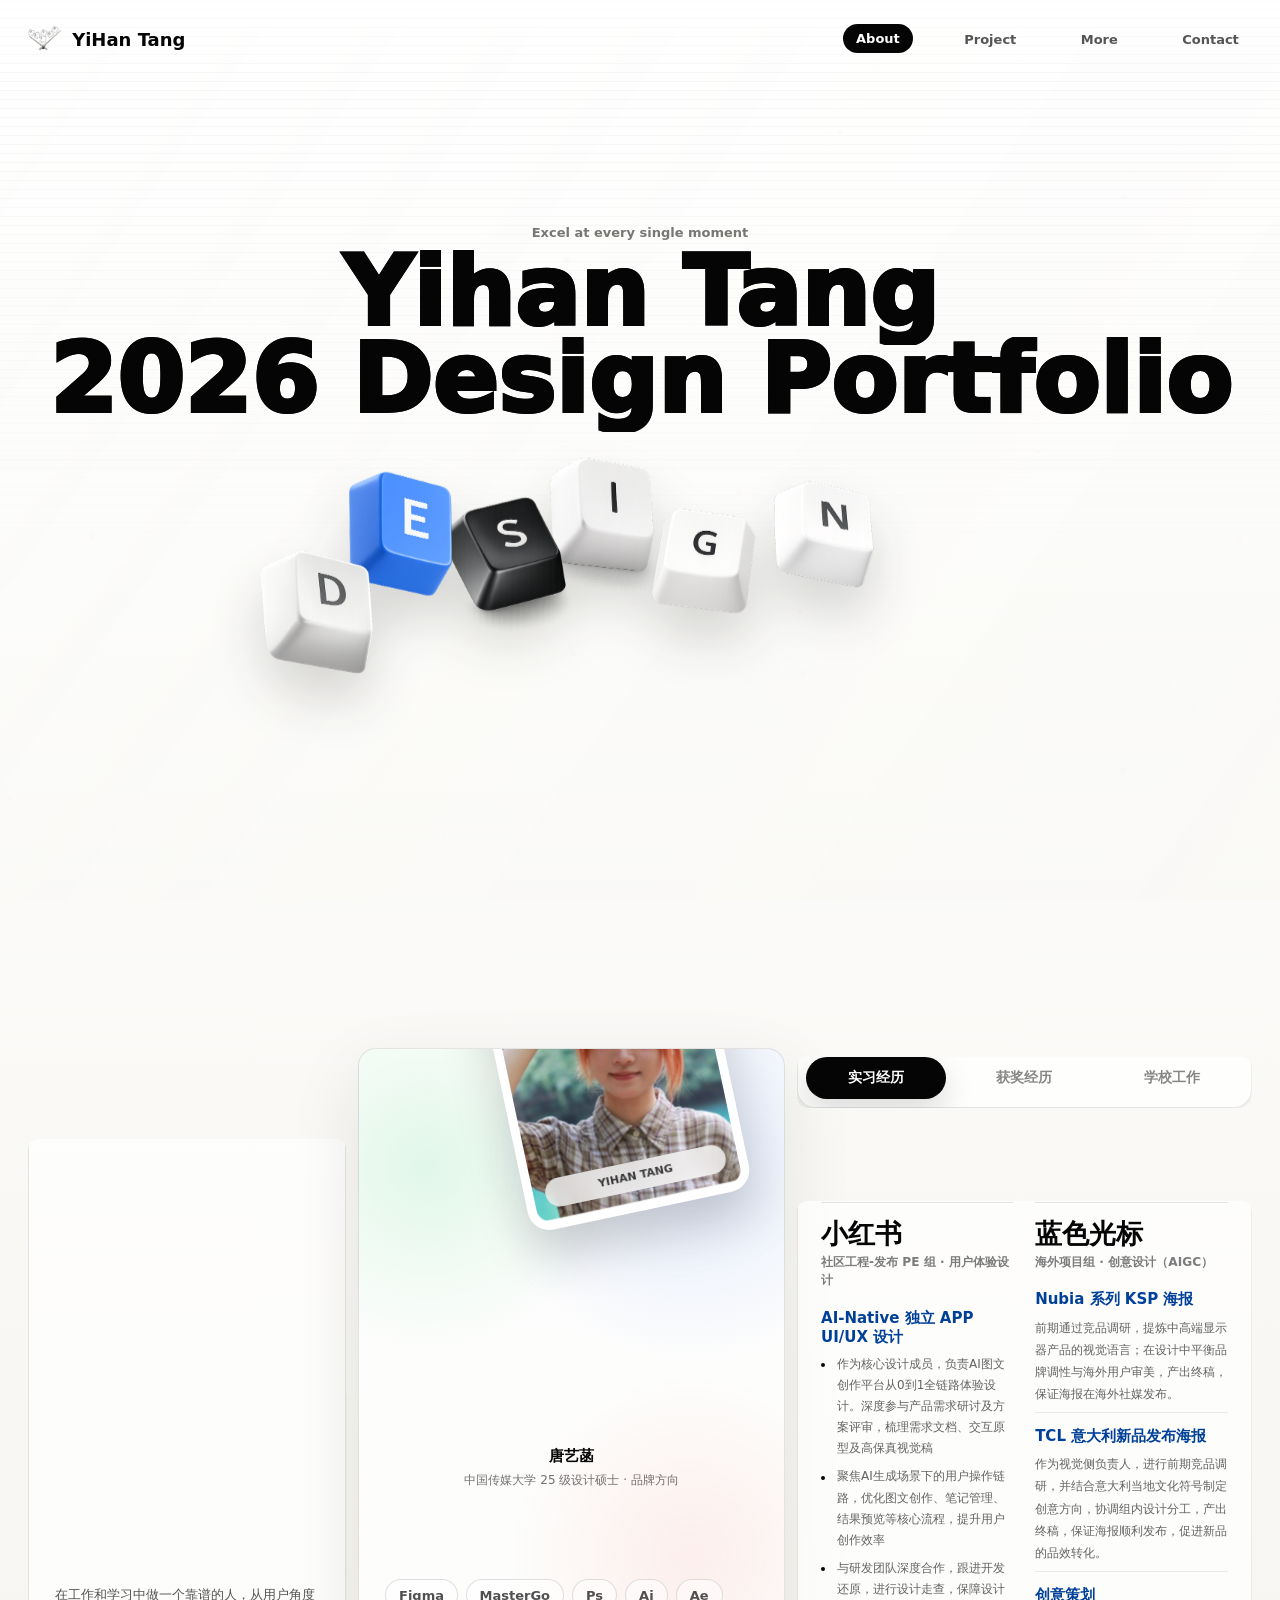
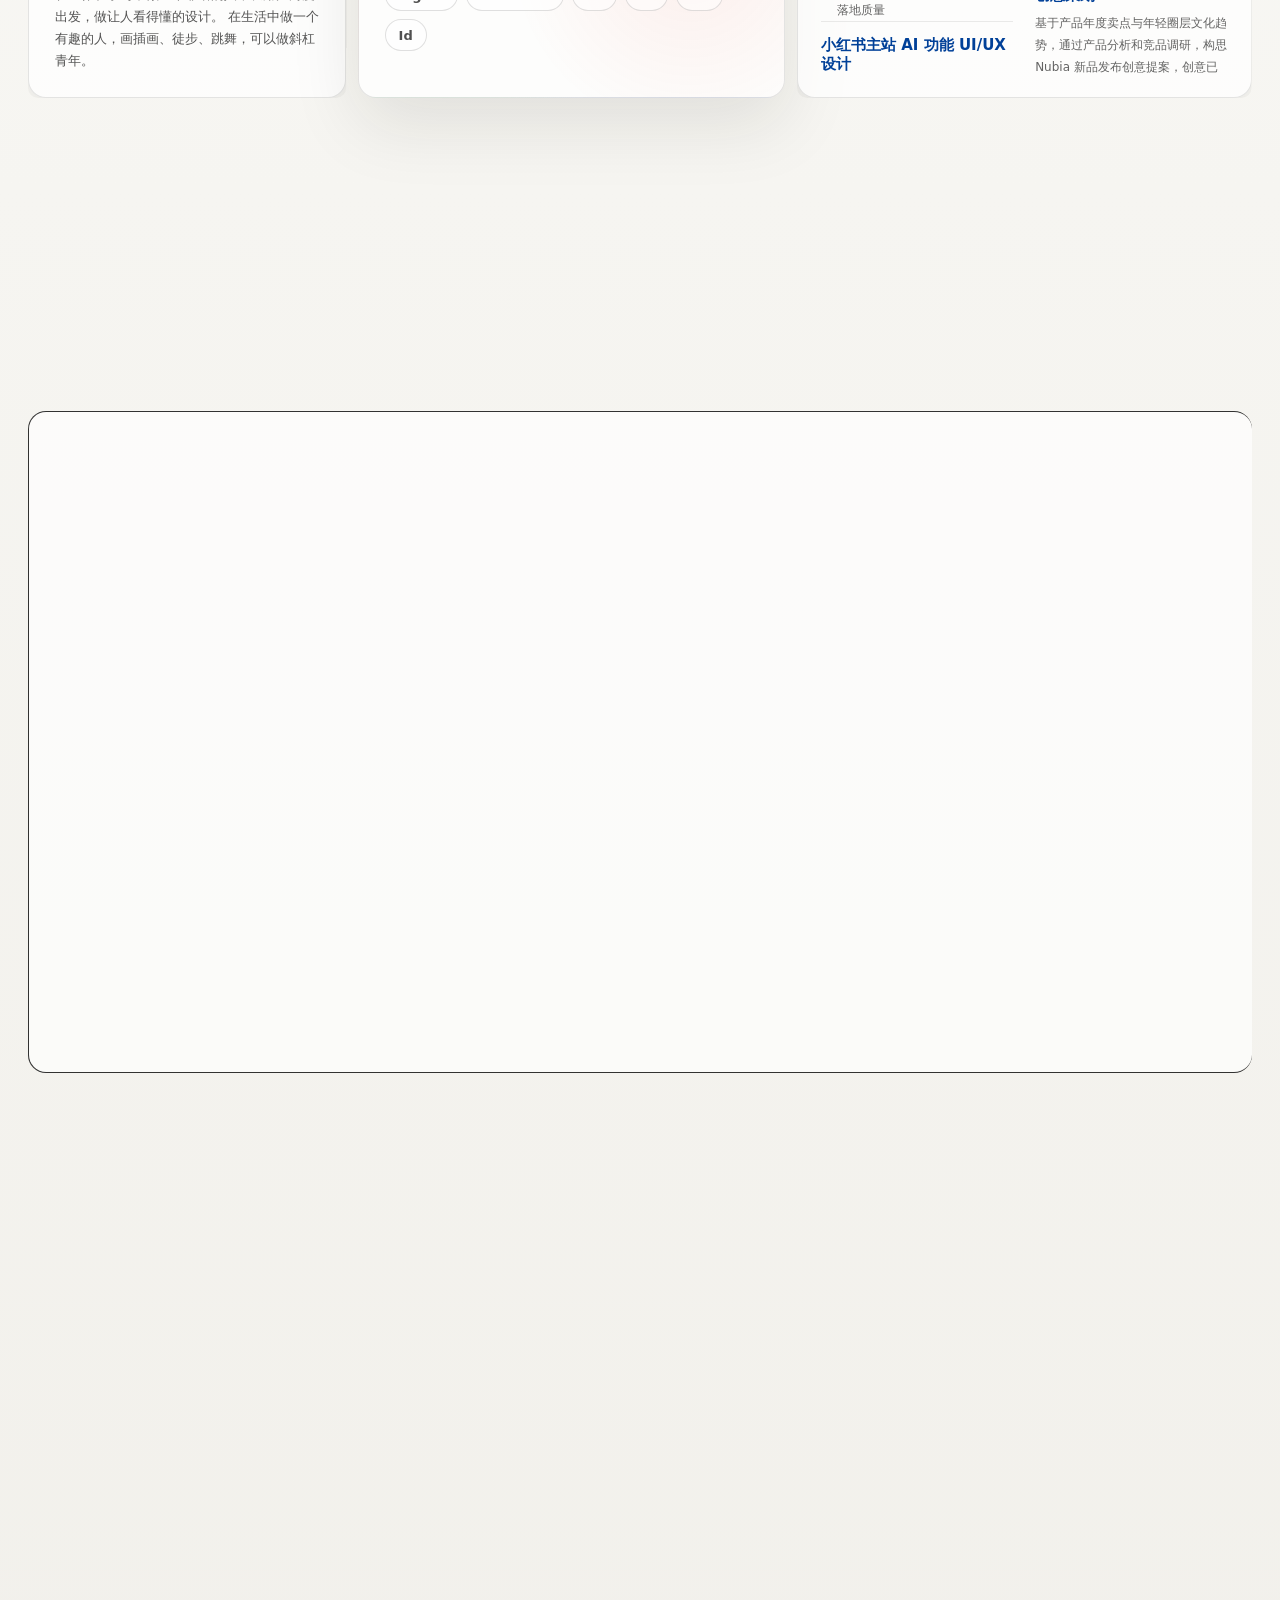
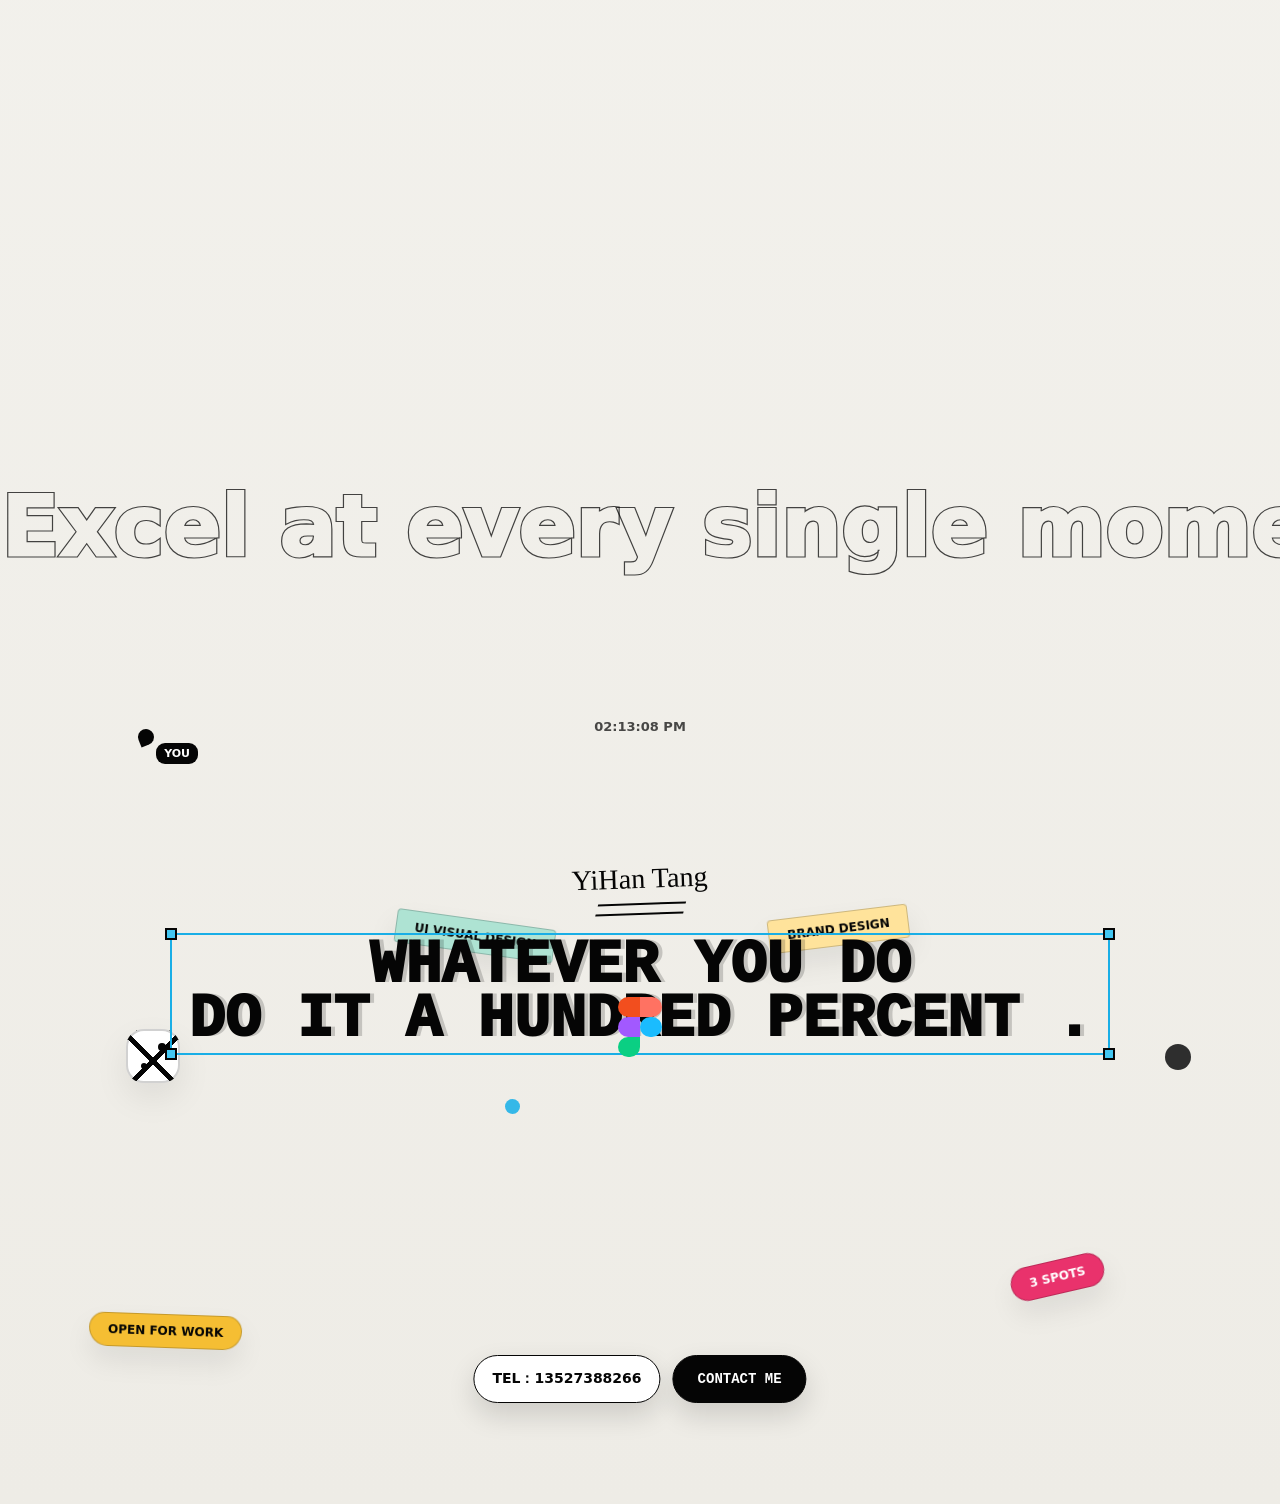
==== commit d8fc5042: "修改了实习经历" ====
--- a/index.html
+++ b/index.html
@@ -97,19 +97,52 @@
               <article class="experience-content is-active" data-panel="internship">
                 <div class="experience-head">
                   <h3>实习经历</h3>
-                  <p class="experience-date">2026.2-2026.5 蓝色光标海外项目组 · 创意设计（AIGC）</p>
                 </div>
-                <div class="experience-item">
-                  <h4>Nubia 海报设计</h4>
-                  <p>负责 Nubia 四个系列的海报设计，从接到需求开始，负责竞品分析、创意构思、视觉参考、组织分工到设计落地，海报在海外社媒顺利发布。</p>
-                </div>
-                <div class="experience-item">
-                  <h4>TCL 新品海外上市海报</h4>
-                  <p>负责 TCL 新品在意大利发布海报，从产品分析、竞品调研、创意构思、视觉参考到设计落地，海报在海外社媒顺利发布。</p>
-                </div>
-                <div class="experience-item">
-                  <h4>创意策划</h4>
-                  <p>Nubia 新品全年宣传主题创意构思已被品牌方采纳；参与华为问界 M5、M9 中东上市竞标视觉设计创意。</p>
+                <div class="internship-list">
+                  <section class="internship-card">
+                    <div class="internship-meta">
+                      <p>小红书</p>
+                      <strong>社区工程-发布 PE 组 · 用户体验设计</strong>
+                    </div>
+                    <div class="internship-work">
+                      <div class="experience-item">
+                        <h4>AI-Native 独立 APP UI/UX 设计</h4>
+                        <ul>
+                          <li>作为核心设计成员，负责AI图文创作平台从0到1全链路体验设计。深度参与产品需求研讨及方案评审，梳理需求文档、交互原型及高保真视觉稿</li>
+                          <li>聚焦AI生成场景下的用户操作链路，优化图文创作、笔记管理、结果预览等核心流程，提升用户创作效率</li>
+                          <li>与研发团队深度合作，跟进开发还原，进行设计走查，保障设计落地质量</li>
+                        </ul>
+                      </div>
+                      <div class="experience-item">
+                        <h4>小红书主站 AI 功能 UI/UX 设计</h4>
+                        <ul>
+                          <li>承接 AI 写文案、AI 抠图等功能模块设计，参与需求拆解与方案评审。</li>
+                          <li>梳理 AI 工具操作流程，输出高保真视觉稿并持续优化交互细节。</li>
+                          <li>跟进开发还原，提升 AI 工具的易用性与用户使用体验。</li>
+                        </ul>
+                      </div>
+                    </div>
+                  </section>
+                  <section class="internship-card">
+                    <div class="internship-meta">
+                      <p>蓝色光标</p>
+                      <strong>海外项目组 · 创意设计（AIGC）</strong>
+                    </div>
+                    <div class="internship-work">
+                      <div class="experience-item">
+                        <h4>Nubia 系列 KSP 海报</h4>
+                        <p>前期通过竞品调研，提炼中高端显示器产品的视觉语言；在设计中平衡品牌调性与海外用户审美，产出终稿，保证海报在海外社媒发布。</p>
+                      </div>
+                      <div class="experience-item">
+                        <h4>TCL 意大利新品发布海报</h4>
+                        <p>作为视觉侧负责人，进行前期竞品调研，并结合意大利当地文化符号制定创意方向，协调组内设计分工，产出终稿，保证海报顺利发布，促进新品的品效转化。</p>
+                      </div>
+                      <div class="experience-item">
+                        <h4>创意策划</h4>
+                        <p>基于产品年度卖点与年轻圈层文化趋势，通过产品分析和竞品调研，构思 Nubia 新品发布创意提案，创意已被品牌方采纳；针对中东高端用户审美，考虑宗教文化禁忌，输出华为问界 M5/M9 中东竞标视觉提案，作为核心创意资产参与竞标。</p>
+                      </div>
+                    </div>
+                  </section>
                 </div>
               </article>
               <article class="experience-content" data-panel="awards">
--- a/styles.css
+++ b/styles.css
@@ -371,6 +371,7 @@
 
 h1 {
   position: relative;
+  width: min(100%, calc(100vw - 48px));
   max-width: 1260px;
   margin: 0 auto;
   overflow: visible;
@@ -1103,6 +1104,94 @@
   line-height: 1.78;
 }
 
+.internship-list {
+  display: grid;
+  grid-template-columns: repeat(2, minmax(0, 1fr));
+  gap: clamp(16px, 1.7vw, 24px);
+}
+
+.internship-card {
+  display: grid;
+  grid-template-rows: auto 1fr;
+  gap: clamp(14px, 1.5vw, 20px);
+  min-width: 0;
+  padding-top: 18px;
+  border-top: 1px solid rgba(5, 5, 5, 0.1);
+}
+
+.internship-meta {
+  display: grid;
+  gap: 5px;
+}
+
+.internship-meta p {
+  margin: 0;
+  color: var(--ink);
+  font-size: clamp(22px, 2.1vw, 32px);
+  font-weight: 900;
+  line-height: 1;
+}
+
+.internship-meta strong {
+  color: rgba(5, 5, 5, 0.52);
+  font-size: clamp(12px, 0.95vw, 14px);
+  font-weight: 760;
+  line-height: 1.5;
+}
+
+.internship-work {
+  display: grid;
+  align-content: start;
+}
+
+.internship-card .experience-item {
+  padding: 14px 0 0;
+}
+
+.internship-card .experience-item:first-child {
+  border-top: 0;
+  padding-top: 0;
+}
+
+.internship-card .experience-item h4 {
+  margin-bottom: 7px;
+  font-size: clamp(15px, 1.15vw, 18px);
+  line-height: 1.28;
+}
+
+.internship-card .experience-item p {
+  color: rgba(5, 5, 5, 0.62);
+  font-size: clamp(12px, 0.9vw, 14px);
+  line-height: 1.86;
+}
+
+.internship-card .experience-item ul {
+  display: grid;
+  gap: 7px;
+  margin: 0;
+  padding: 0;
+  list-style: none;
+}
+
+.internship-card .experience-item li {
+  position: relative;
+  padding-left: 16px;
+  color: rgba(5, 5, 5, 0.62);
+  font-size: clamp(12px, 0.9vw, 14px);
+  line-height: 1.76;
+}
+
+.internship-card .experience-item li::before {
+  content: "";
+  position: absolute;
+  left: 0;
+  top: 0.78em;
+  width: 4px;
+  height: 4px;
+  border-radius: 50%;
+  background: var(--ink);
+}
+
 .campus-grid {
   display: grid;
   grid-template-columns: repeat(2, minmax(0, 1fr));
@@ -2192,6 +2281,7 @@
 }
 
 .figma-contact-btn {
+  order: 2;
   border-radius: 999px;
   justify-content: center;
   padding: 0 24px;
@@ -2202,6 +2292,7 @@
 }
 
 .figma-phone {
+  order: 1;
   border-radius: 999px;
   padding: 0 18px;
   background: #fff;
@@ -2336,6 +2427,12 @@
   .hero {
     padding-top: 138px;
     padding-bottom: 92px;
+  }
+
+  .hero h1 {
+    width: min(100%, calc(100vw - 40px));
+    font-size: clamp(58px, 16vw, 96px);
+    line-height: 0.92;
   }
 
   .hero-visual {
@@ -2562,6 +2659,14 @@
     justify-self: start;
     max-width: none;
     text-align: left;
+  }
+
+  .internship-list {
+    grid-template-columns: 1fr;
+  }
+
+  .internship-card {
+    gap: 12px;
   }
 
   .award-grid,
@@ -2652,7 +2757,9 @@
 
 .hero h1 span {
   display: block;
-  clip-path: inset(0 0 18% 0);
+  padding-bottom: 0.08em;
+  margin-bottom: -0.08em;
+  clip-path: inset(0 0 10% 0);
   opacity: 0;
   filter: blur(8px);
   transform: translateY(58px) scaleX(0.78);
@@ -2703,13 +2810,13 @@
 
 @keyframes hero-title-in {
   0% {
-    clip-path: inset(0 0 18% 0);
+    clip-path: inset(18% 0 0 0);
     filter: blur(8px);
     opacity: 0;
     transform: translateY(58px) scaleX(0.78);
   }
   66% {
-    clip-path: inset(0 0 3% 0);
+    clip-path: inset(3% 0 0 0);
     filter: blur(1px);
     opacity: 0.96;
     transform: translateY(-4px) scaleX(1.035);
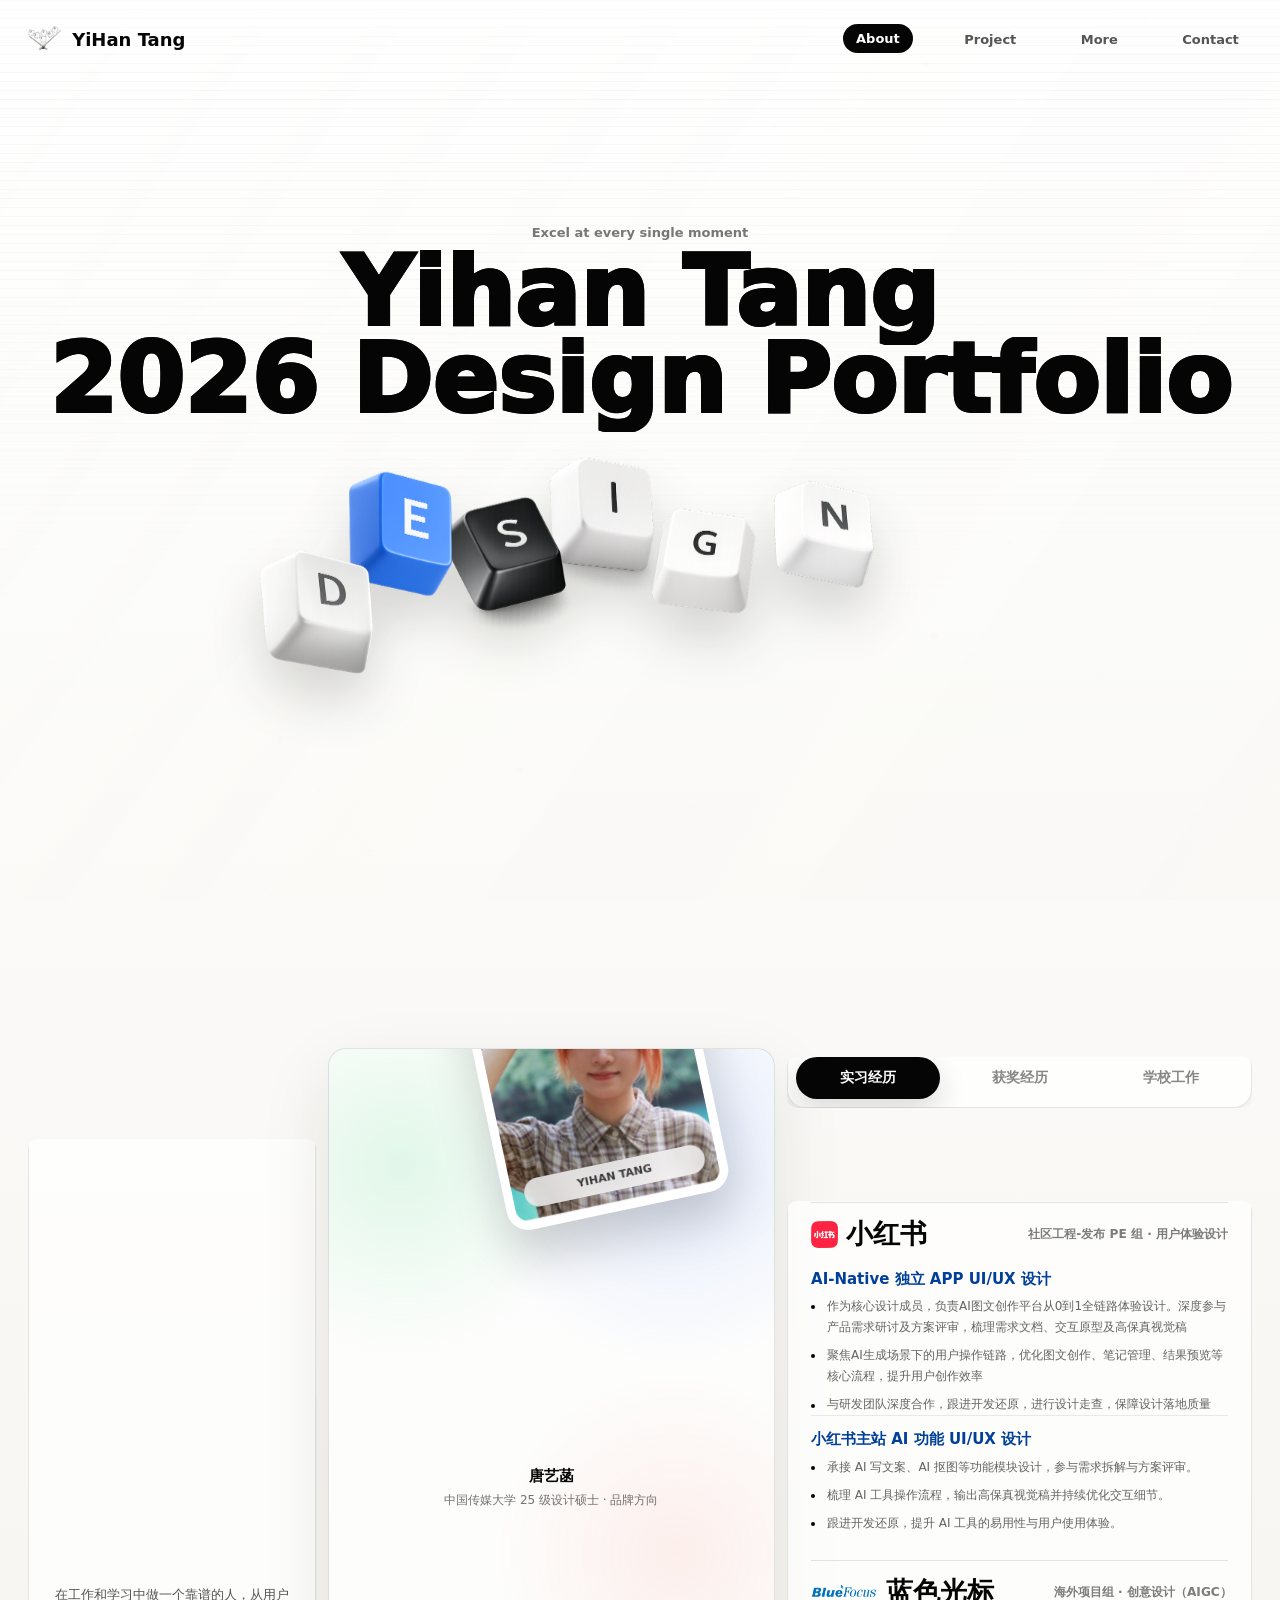
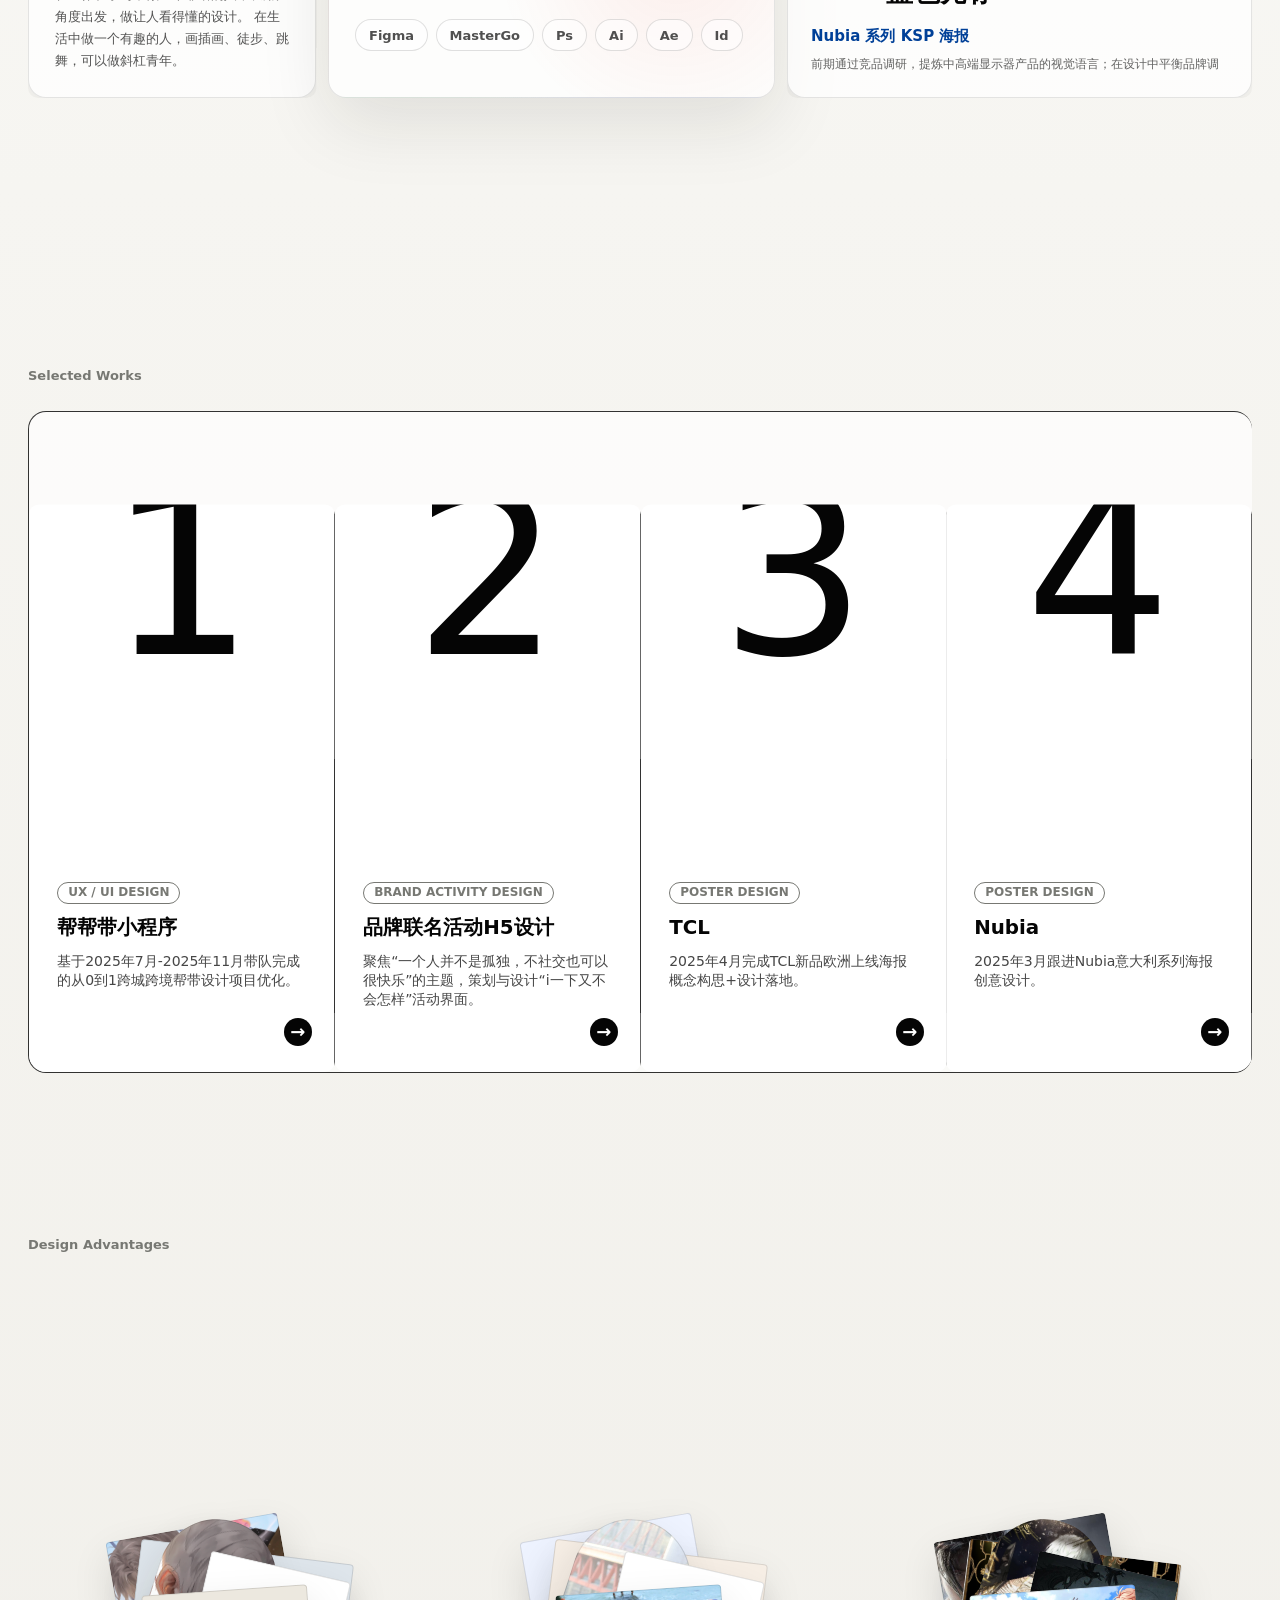
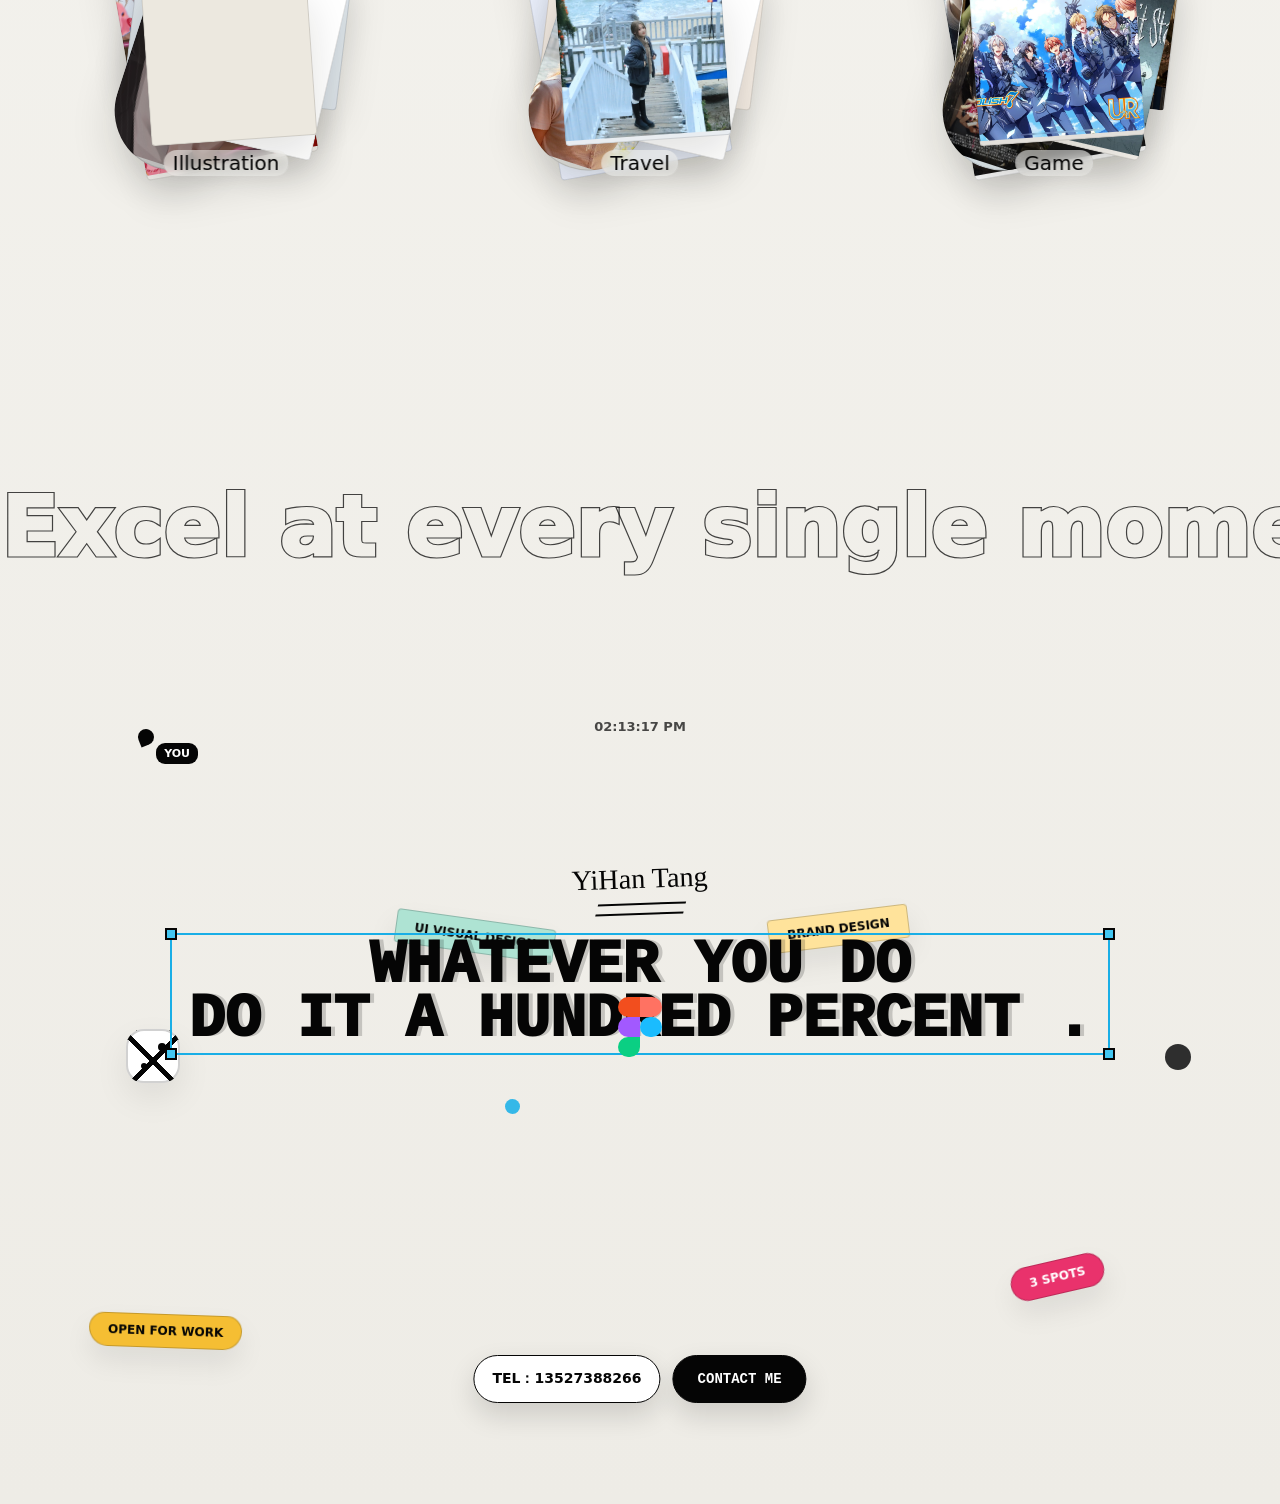
==== commit a0e370ae: "修改了个人简历排版" ====
--- a/index.html
+++ b/index.html
@@ -101,7 +101,7 @@
                 <div class="internship-list">
                   <section class="internship-card">
                     <div class="internship-meta">
-                      <p>小红书</p>
+                      <p><img class="internship-logo" src="images/logo-xiaohongshu.png" alt="" />小红书</p>
                       <strong>社区工程-发布 PE 组 · 用户体验设计</strong>
                     </div>
                     <div class="internship-work">
@@ -125,7 +125,7 @@
                   </section>
                   <section class="internship-card">
                     <div class="internship-meta">
-                      <p>蓝色光标</p>
+                      <p><img class="internship-logo internship-logo-wide" src="images/logo-bluefocus.png" alt="" />蓝色光标</p>
                       <strong>海外项目组 · 创意设计（AIGC）</strong>
                     </div>
                     <div class="internship-work">
--- a/styles.css
+++ b/styles.css
@@ -590,7 +590,7 @@
 
 .about-grid {
   display: grid;
-  grid-template-columns: minmax(230px, 0.7fr) minmax(320px, 0.94fr) minmax(360px, 1fr);
+  grid-template-columns: minmax(220px, 0.62fr) minmax(320px, 0.96fr) minmax(360px, 1fr);
   min-height: 0;
   height: min(650px, calc(100svh - 126px));
   gap: 12px;
@@ -685,6 +685,7 @@
 
 .about-intro {
   display: flex;
+  width: 100%;
   flex-direction: column;
   justify-content: space-between;
   padding: clamp(22px, 2vw, 30px);
@@ -1106,42 +1107,66 @@
 
 .internship-list {
   display: grid;
-  grid-template-columns: repeat(2, minmax(0, 1fr));
-  gap: clamp(16px, 1.7vw, 24px);
+  grid-template-columns: 1fr;
+  gap: clamp(22px, 2vw, 30px);
 }
 
 .internship-card {
   display: grid;
-  grid-template-rows: auto 1fr;
-  gap: clamp(14px, 1.5vw, 20px);
+  grid-template-columns: 1fr;
+  gap: clamp(16px, 1.7vw, 22px);
   min-width: 0;
   padding-top: 18px;
   border-top: 1px solid rgba(5, 5, 5, 0.1);
 }
 
 .internship-meta {
-  display: grid;
-  gap: 5px;
+  display: flex;
+  flex-wrap: nowrap;
+  align-items: center;
+  justify-content: space-between;
+  gap: 8px clamp(24px, 5vw, 72px);
+  min-width: 0;
 }
 
 .internship-meta p {
+  display: inline-flex;
+  align-items: center;
+  gap: 8px;
   margin: 0;
   color: var(--ink);
   font-size: clamp(22px, 2.1vw, 32px);
   font-weight: 900;
   line-height: 1;
+  white-space: nowrap;
+}
+
+.internship-logo {
+  display: block;
+  width: auto;
+  height: 1em;
+  flex: 0 0 auto;
+  object-fit: contain;
+}
+
+.internship-logo-wide {
+  height: 0.86em;
 }
 
 .internship-meta strong {
+  min-width: 0;
   color: rgba(5, 5, 5, 0.52);
   font-size: clamp(12px, 0.95vw, 14px);
   font-weight: 760;
   line-height: 1.5;
+  text-align: right;
+  white-space: nowrap;
 }
 
 .internship-work {
   display: grid;
   align-content: start;
+  width: 100%;
 }
 
 .internship-card .experience-item {
@@ -2445,6 +2470,11 @@
     grid-template-columns: 1fr;
   }
 
+  .about-intro {
+    width: min(100%, 760px);
+    justify-self: center;
+  }
+
   .about {
     min-height: auto;
     padding-top: 94px;
@@ -2666,7 +2696,18 @@
   }
 
   .internship-card {
+    grid-template-columns: 1fr;
     gap: 12px;
+  }
+
+  .internship-meta {
+    flex-wrap: wrap;
+    justify-content: flex-start;
+  }
+
+  .internship-meta strong {
+    text-align: left;
+    white-space: normal;
   }
 
   .award-grid,
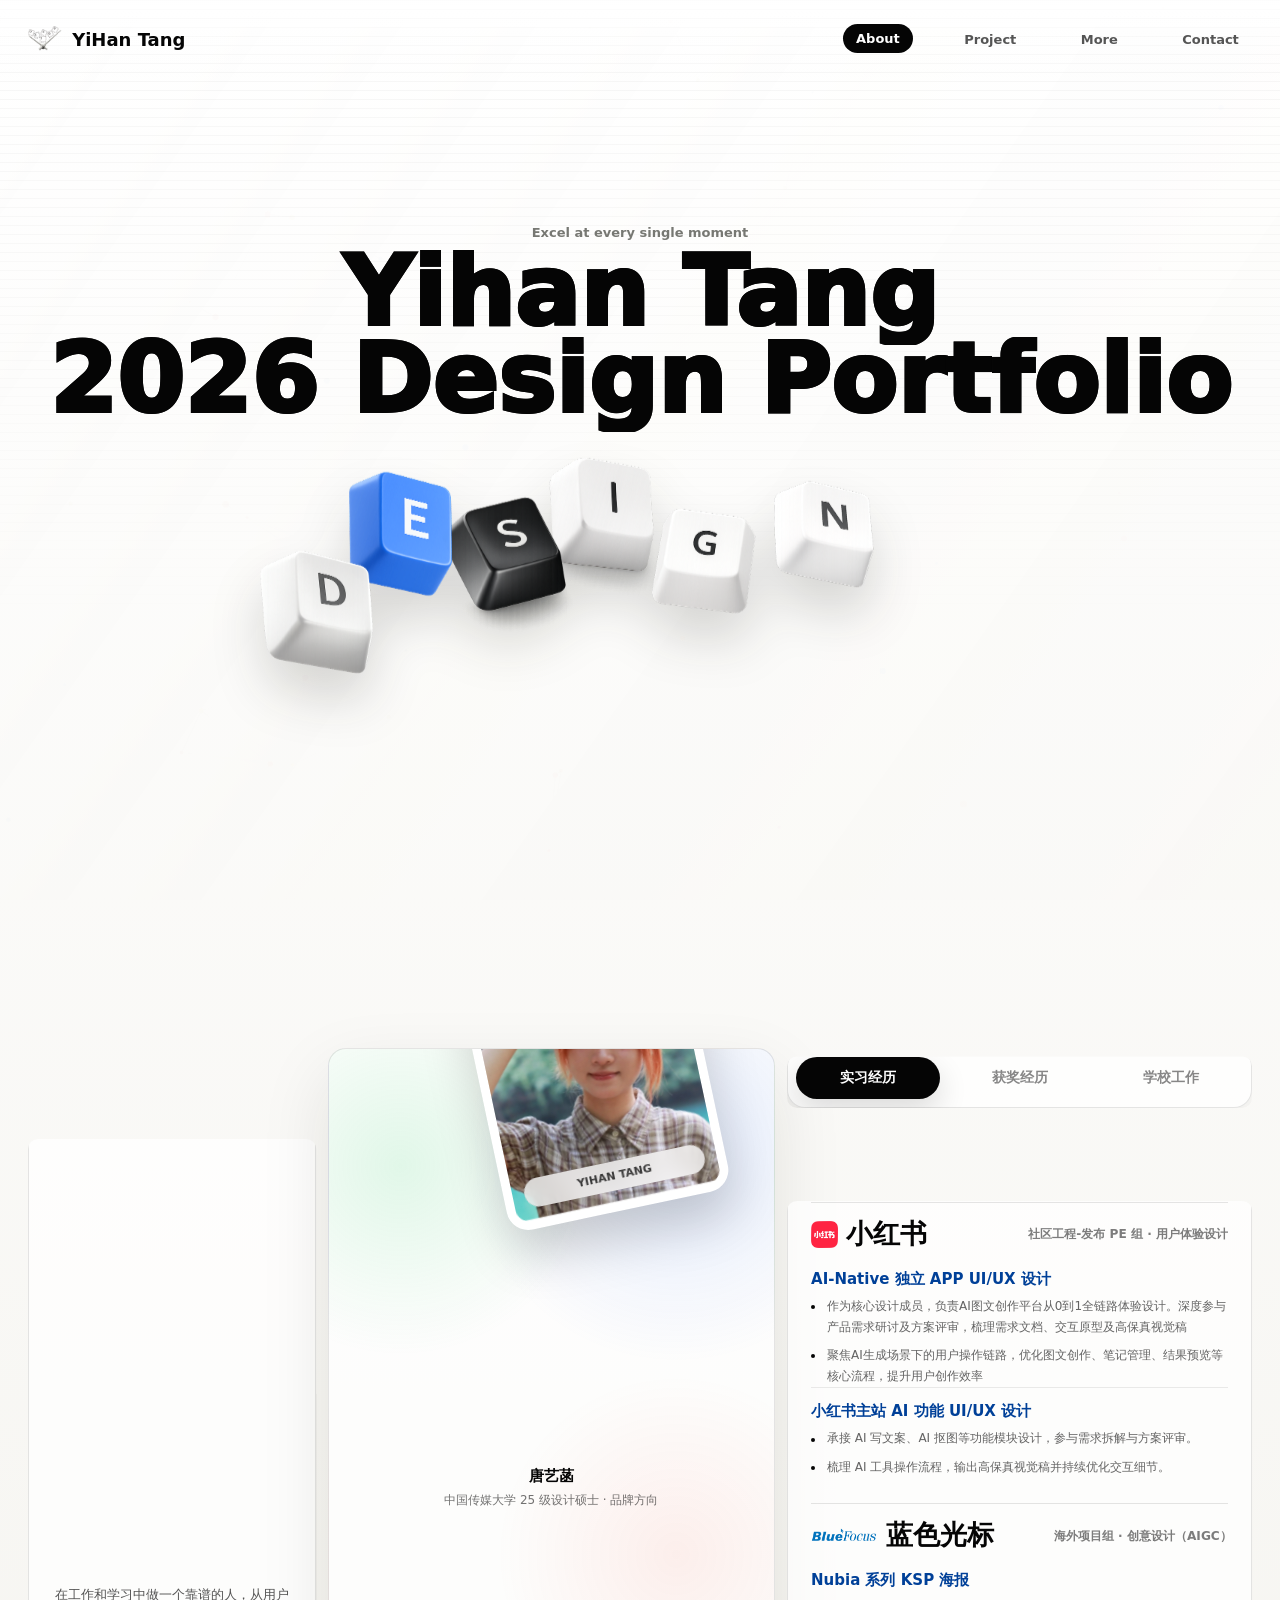
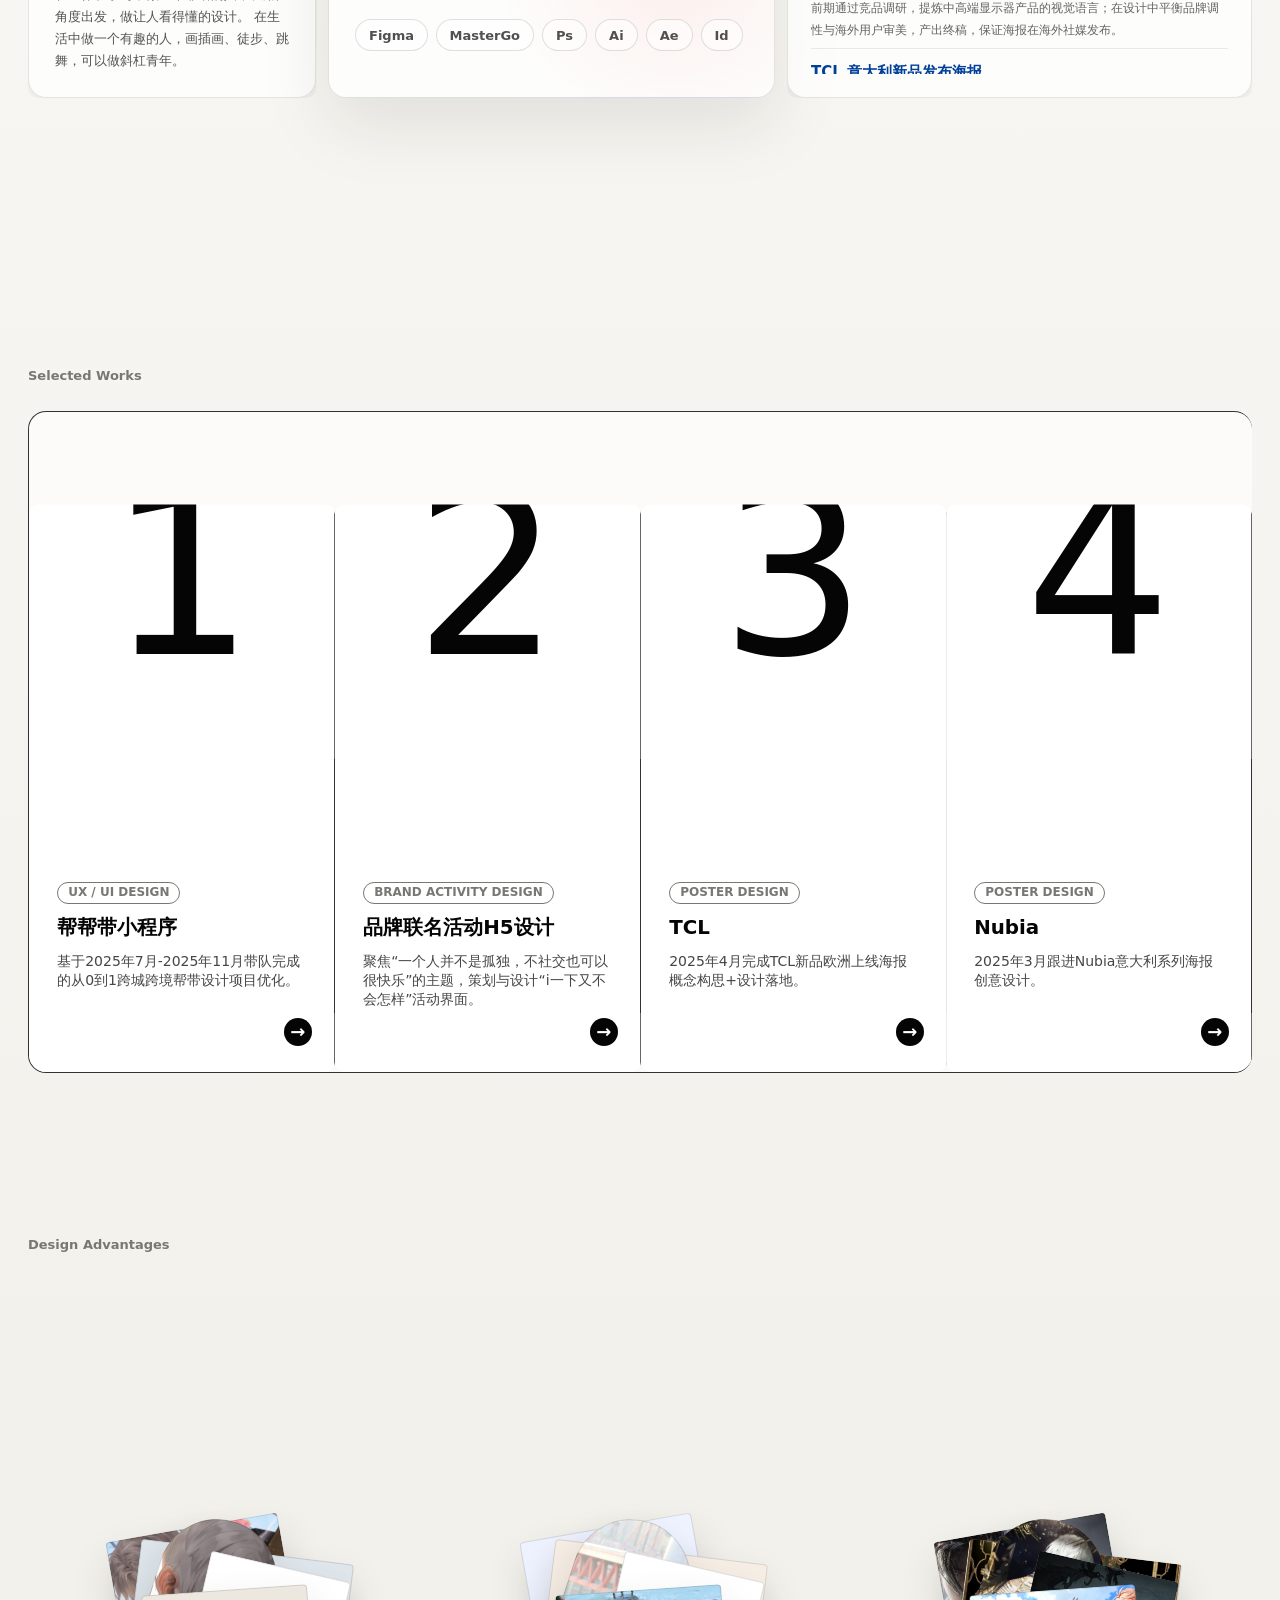
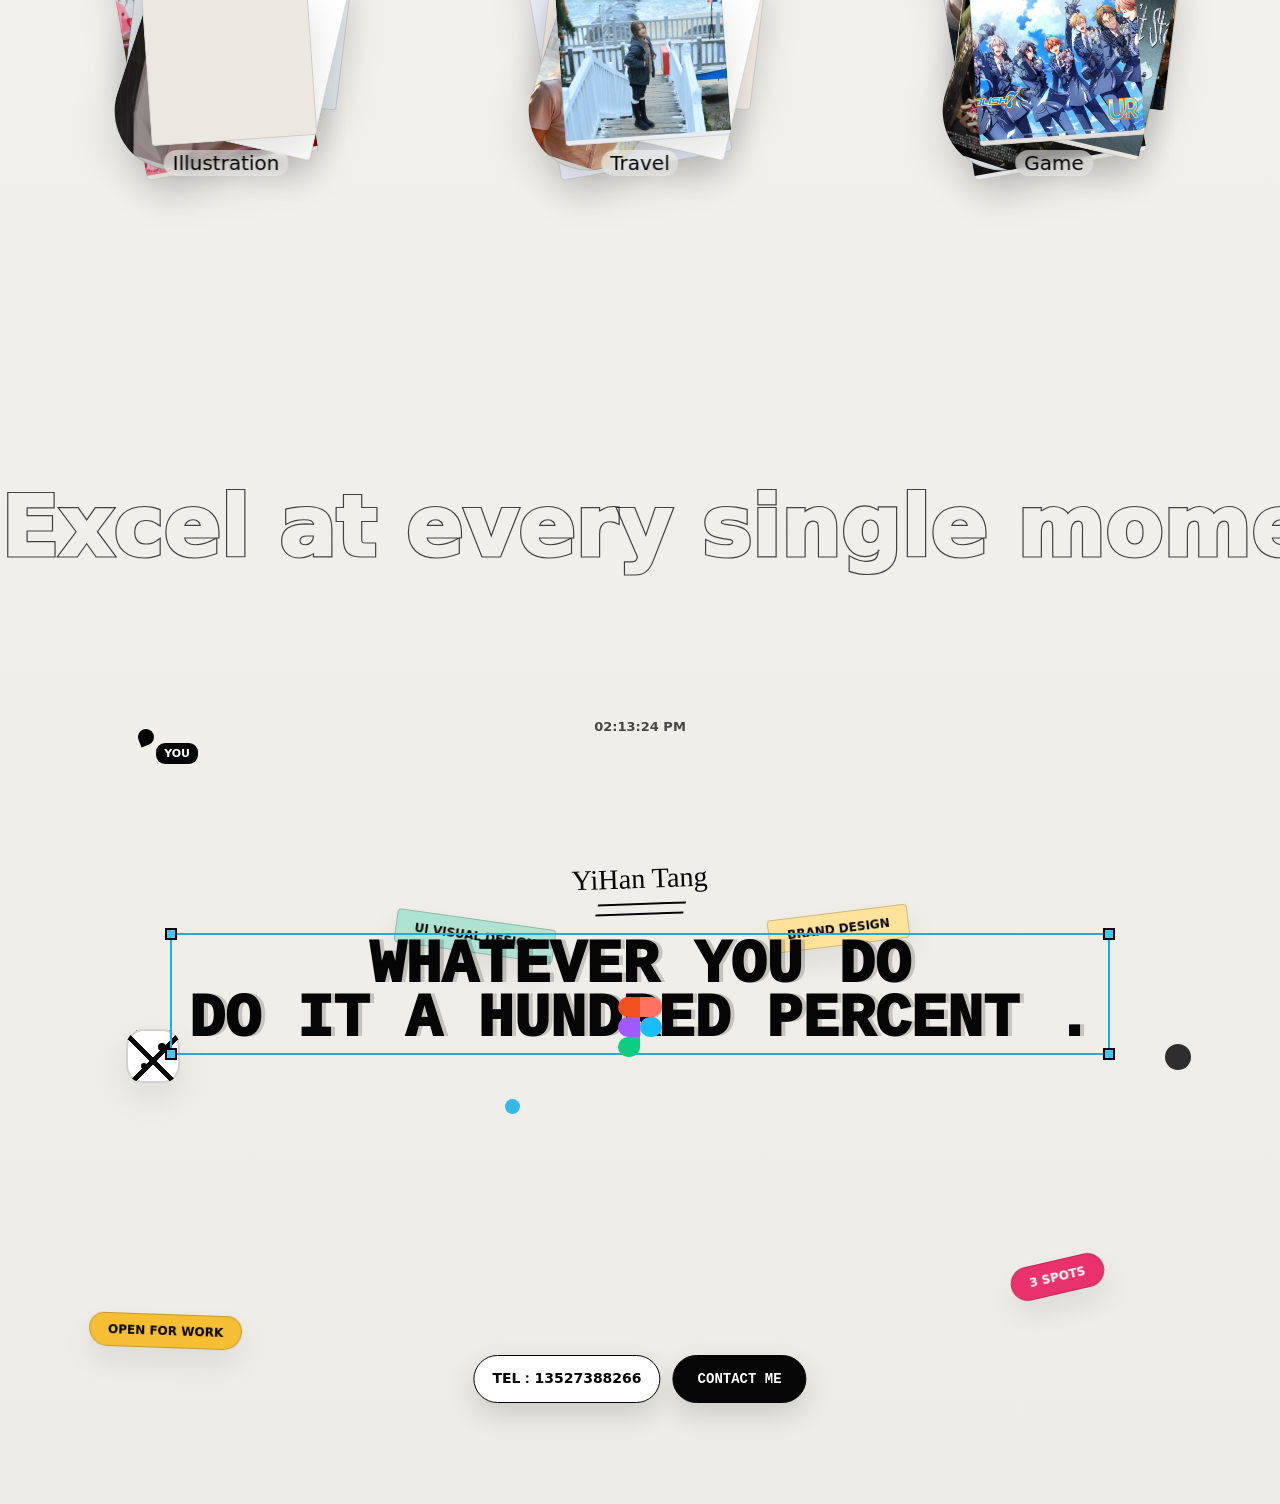
==== commit 681dc8ee: "Update index.html" ====
--- a/index.html
+++ b/index.html
@@ -110,7 +110,6 @@
                         <ul>
                           <li>作为核心设计成员，负责AI图文创作平台从0到1全链路体验设计。深度参与产品需求研讨及方案评审，梳理需求文档、交互原型及高保真视觉稿</li>
                           <li>聚焦AI生成场景下的用户操作链路，优化图文创作、笔记管理、结果预览等核心流程，提升用户创作效率</li>
-                          <li>与研发团队深度合作，跟进开发还原，进行设计走查，保障设计落地质量</li>
                         </ul>
                       </div>
                       <div class="experience-item">
@@ -118,7 +117,6 @@
                         <ul>
                           <li>承接 AI 写文案、AI 抠图等功能模块设计，参与需求拆解与方案评审。</li>
                           <li>梳理 AI 工具操作流程，输出高保真视觉稿并持续优化交互细节。</li>
-                          <li>跟进开发还原，提升 AI 工具的易用性与用户使用体验。</li>
                         </ul>
                       </div>
                     </div>
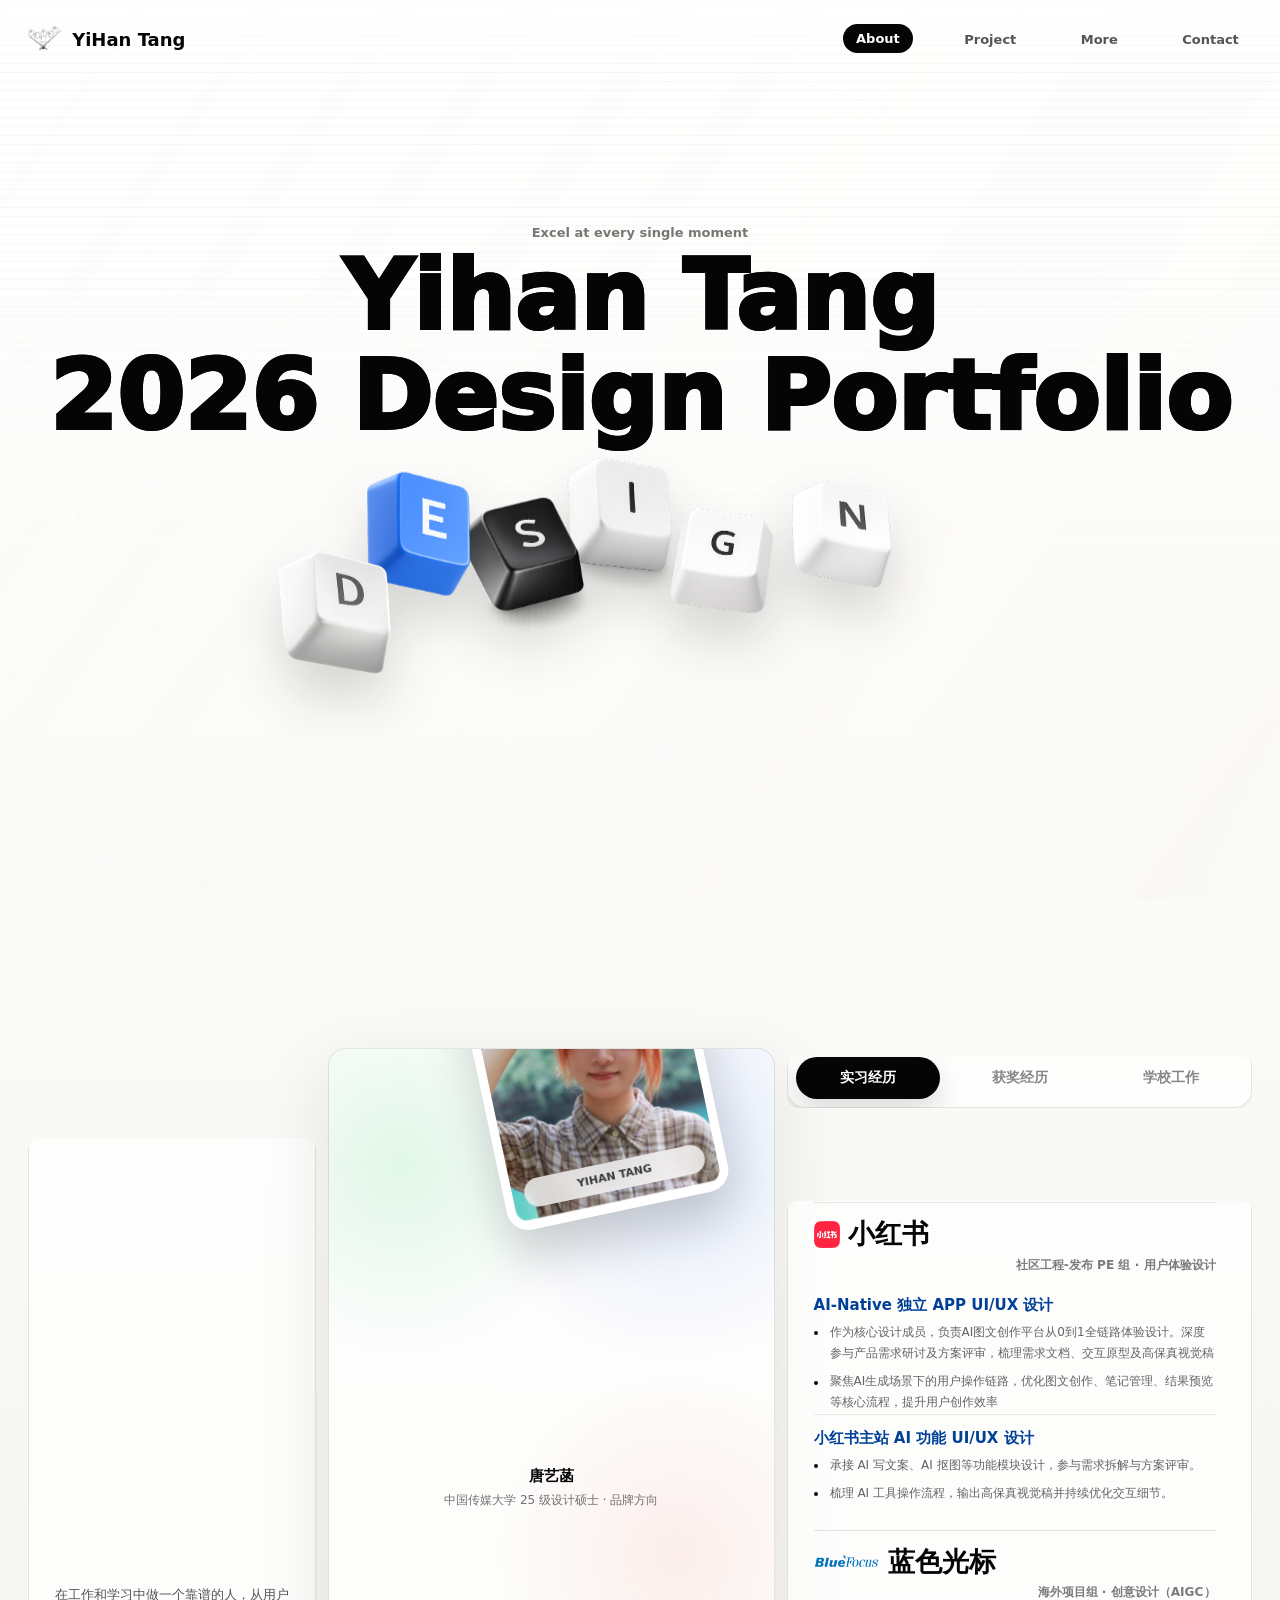
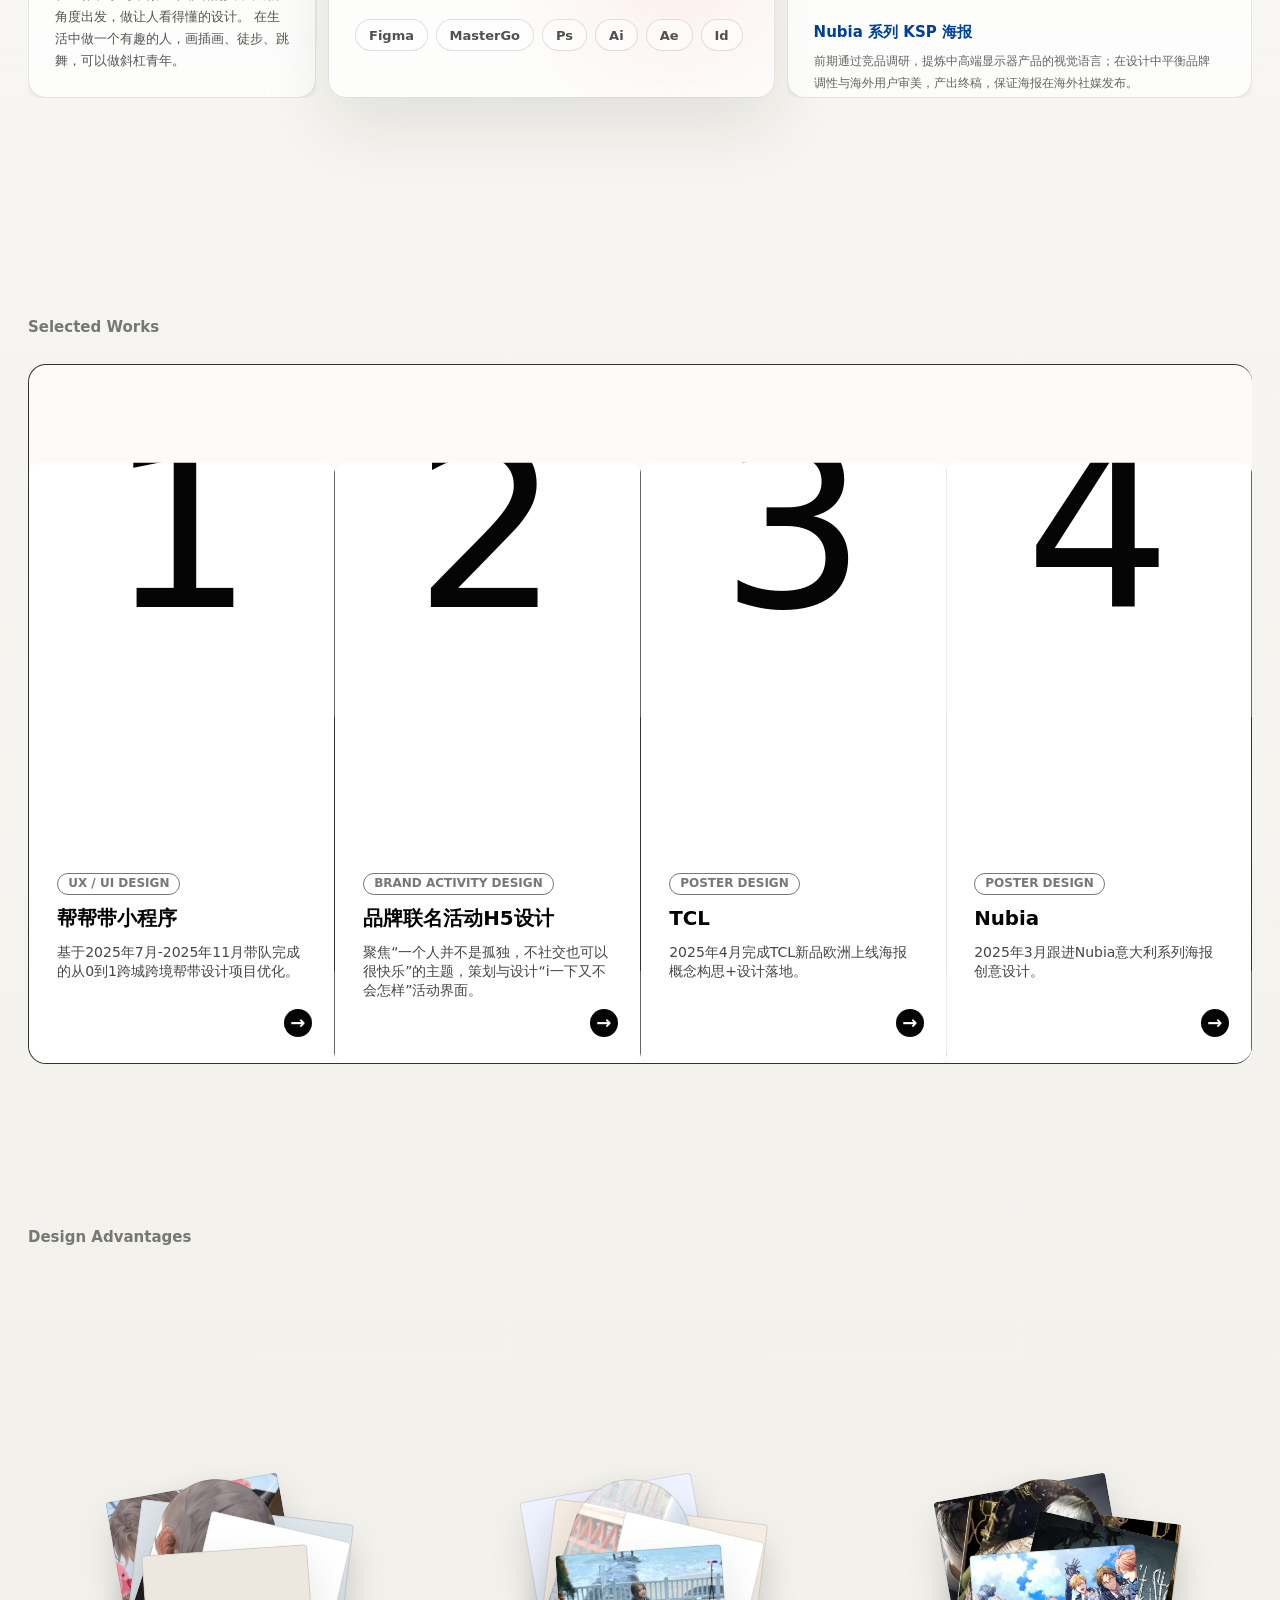
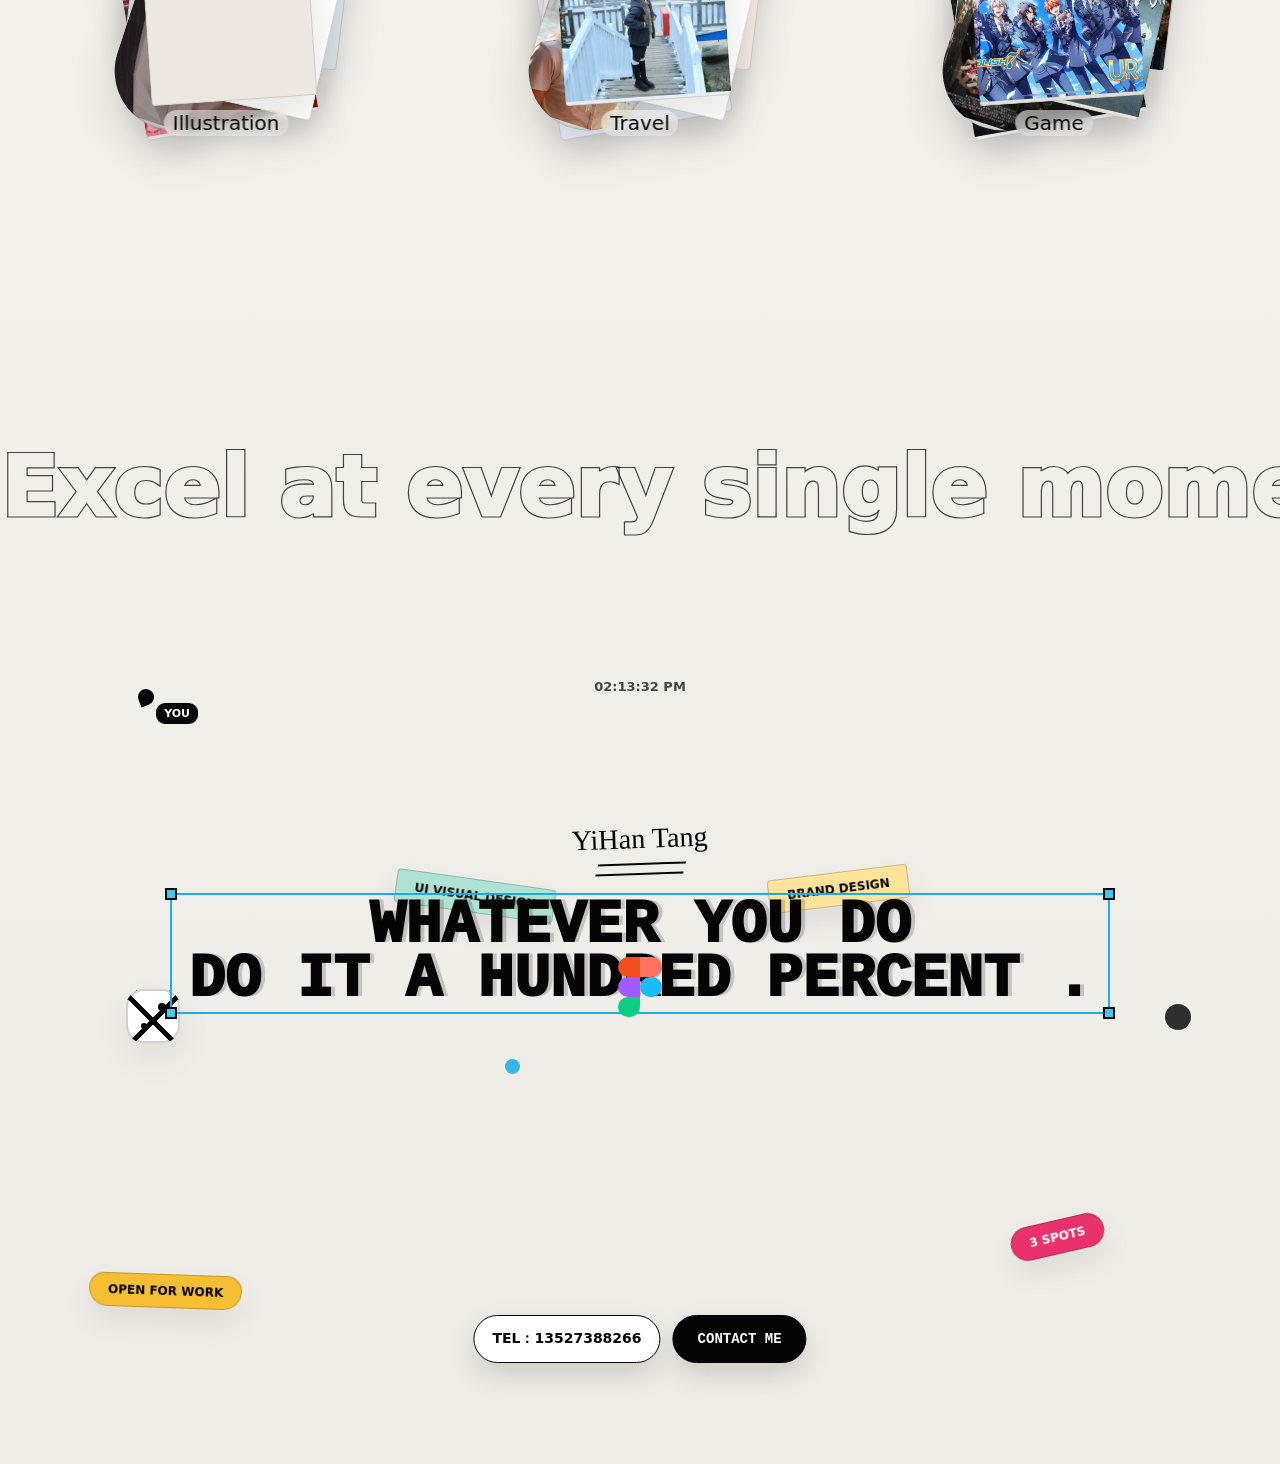
==== commit 58466a3d: "修改了部分交互细节" ====
--- a/index.html
+++ b/index.html
@@ -44,7 +44,7 @@
           <p class="eyebrow">Excel at every single moment</p>
           <h1>
             <span>Yihan Tang</span>
-            <span>2026 Design Portfolio</span>
+            <span>2026 Design <br class="hero-title-mobile-break" />Portfolio</span>
           </h1>
         </div>
         <div class="hero-visual" aria-hidden="true">
--- a/styles.css
+++ b/styles.css
@@ -22,17 +22,28 @@
 }
 
 html {
+  width: 100%;
+  max-width: 100%;
+  overflow-x: hidden;
   scroll-behavior: smooth;
 }
 
 body {
   margin: 0;
+  width: 100%;
+  max-width: 100%;
   background:
     linear-gradient(180deg, #ffffff 0%, var(--bg) 38%, #eeece6 100%);
   color: var(--ink);
   font-family:
     Inter, "PingFang SC", "Hiragino Sans GB", "Microsoft YaHei", system-ui,
     sans-serif;
+  overflow-x: hidden;
+}
+
+main {
+  width: 100%;
+  max-width: 100%;
   overflow-x: hidden;
 }
 
@@ -395,6 +406,10 @@
   color: var(--ink);
   filter: none;
   transition: color 180ms ease, filter 180ms ease;
+}
+
+.hero-title-mobile-break {
+  display: none;
 }
 
 h1:hover span {
@@ -487,13 +502,14 @@
 }
 
 .hero-visual {
+  --hero-visual-shift: 18px;
   position: absolute;
   z-index: 5;
   top: clamp(232px, 31vh, 338px);
   left: 50%;
   width: min(1080px, 90vw);
   pointer-events: none;
-  transform: translateX(-50%);
+  transform: translateX(calc(-50% + var(--hero-visual-shift)));
 }
 
 .hero-visual img {
@@ -584,6 +600,7 @@
   display: grid;
   min-height: 100svh;
   align-items: center;
+  overflow-x: clip;
   padding-top: 82px;
   padding-bottom: 36px;
 }
@@ -592,10 +609,16 @@
   display: grid;
   grid-template-columns: minmax(220px, 0.62fr) minmax(320px, 0.96fr) minmax(360px, 1fr);
   min-height: 0;
+  width: 100%;
+  max-width: 100%;
   height: min(650px, calc(100svh - 126px));
   gap: 12px;
   align-items: stretch;
   perspective: 1000px;
+}
+
+.about-grid > * {
+  min-width: 0;
 }
 
 .about-panel,
@@ -1011,6 +1034,9 @@
   display: grid;
   grid-template-rows: auto 1fr;
   gap: 12px;
+  width: 100%;
+  max-width: 100%;
+  min-width: 0;
   min-height: 0;
 }
 
@@ -1042,13 +1068,37 @@
 
 .experience-panel {
   min-height: 0;
-  padding: clamp(20px, 1.8vw, 28px);
+  width: 100%;
+  max-width: 100%;
+  overflow: hidden;
+  padding: 0;
 }
 
 .experience-content {
   display: none;
   height: 100%;
-  overflow: auto;
+  max-width: 100%;
+  overflow-x: hidden;
+  overflow-y: auto;
+  padding: clamp(20px, 1.8vw, 28px) clamp(24px, 2vw, 36px);
+  scrollbar-gutter: stable;
+  scrollbar-width: thin;
+  scrollbar-color: rgba(5, 5, 5, 0.16) transparent;
+}
+
+.experience-content::-webkit-scrollbar {
+  width: 8px;
+}
+
+.experience-content::-webkit-scrollbar-track {
+  background: transparent;
+}
+
+.experience-content::-webkit-scrollbar-thumb {
+  border: 2px solid transparent;
+  border-radius: 999px;
+  background: rgba(5, 5, 5, 0.16);
+  background-clip: content-box;
 }
 
 .experience-content.is-active {
@@ -1109,6 +1159,9 @@
   display: grid;
   grid-template-columns: 1fr;
   gap: clamp(22px, 2vw, 30px);
+  width: 100%;
+  max-width: 100%;
+  min-width: 0;
 }
 
 .internship-card {
@@ -1122,10 +1175,11 @@
 
 .internship-meta {
   display: flex;
-  flex-wrap: nowrap;
+  flex-wrap: wrap;
   align-items: center;
   justify-content: space-between;
-  gap: 8px clamp(24px, 5vw, 72px);
+  gap: 8px clamp(18px, 4vw, 64px);
+  width: 100%;
   min-width: 0;
 }
 
@@ -1139,6 +1193,7 @@
   font-weight: 900;
   line-height: 1;
   white-space: nowrap;
+  flex: 0 0 auto;
 }
 
 .internship-logo {
@@ -1154,19 +1209,24 @@
 }
 
 .internship-meta strong {
+  flex: 1 1 240px;
   min-width: 0;
+  max-width: 100%;
   color: rgba(5, 5, 5, 0.52);
   font-size: clamp(12px, 0.95vw, 14px);
   font-weight: 760;
   line-height: 1.5;
   text-align: right;
-  white-space: nowrap;
+  white-space: normal;
+  overflow-wrap: anywhere;
 }
 
 .internship-work {
   display: grid;
   align-content: start;
   width: 100%;
+  max-width: 100%;
+  min-width: 0;
 }
 
 .internship-card .experience-item {
@@ -1182,12 +1242,14 @@
   margin-bottom: 7px;
   font-size: clamp(15px, 1.15vw, 18px);
   line-height: 1.28;
+  overflow-wrap: anywhere;
 }
 
 .internship-card .experience-item p {
   color: rgba(5, 5, 5, 0.62);
   font-size: clamp(12px, 0.9vw, 14px);
   line-height: 1.86;
+  overflow-wrap: anywhere;
 }
 
 .internship-card .experience-item ul {
@@ -1204,6 +1266,7 @@
   color: rgba(5, 5, 5, 0.62);
   font-size: clamp(12px, 0.9vw, 14px);
   line-height: 1.76;
+  overflow-wrap: anywhere;
 }
 
 .internship-card .experience-item li::before {
@@ -1300,8 +1363,16 @@
   margin-bottom: 18px;
 }
 
-.projects .section-heading h2 {
-  font-size: clamp(42px, 6vw, 104px);
+.projects .section-heading h2,
+.strengths .section-heading h2 {
+  font-size: clamp(28px, 3.2vw, 48px);
+  line-height: 1.06;
+}
+
+.projects .section-heading .eyebrow,
+.strengths .section-heading .eyebrow {
+  font-size: clamp(15px, 1.15vw, 18px);
+  font-weight: 760;
 }
 
 .project-list {
@@ -2450,6 +2521,7 @@
   }
 
   .hero {
+    width: 100%;
     padding-top: 138px;
     padding-bottom: 92px;
   }
@@ -2569,9 +2641,23 @@
     display: none;
   }
 
-  h1 {
-    font-size: clamp(52px, 16.8vw, 82px);
-    line-height: 0.86;
+  .hero h1 {
+    width: min(100%, calc(100vw - 18px));
+    max-width: 100%;
+    font-size: clamp(38px, 10.8vw, 46px);
+    line-height: 1;
+  }
+
+  .hero h1 span {
+    max-width: 100%;
+    padding-bottom: 0.22em;
+    margin-bottom: -0.08em;
+    line-height: 1;
+    overflow-wrap: normal;
+  }
+
+  .hero-title-mobile-break {
+    display: block;
   }
 
   h1::before {
@@ -2598,9 +2684,10 @@
   }
 
   .hero-visual {
+    --hero-visual-shift: 10px;
     top: clamp(208px, 35vh, 280px);
-    width: 136vw;
-    max-width: none;
+    width: min(100%, 520px);
+    max-width: 100%;
     margin-left: 0;
   }
 
@@ -2656,9 +2743,8 @@
   }
 
   .project-list {
-    overflow-x: auto;
-    grid-template-columns: repeat(4, minmax(220px, 1fr));
-    -webkit-overflow-scrolling: touch;
+    overflow-x: hidden;
+    grid-template-columns: 1fr;
   }
 
   .project-card {
@@ -2798,9 +2884,10 @@
 
 .hero h1 span {
   display: block;
-  padding-bottom: 0.08em;
-  margin-bottom: -0.08em;
-  clip-path: inset(0 0 10% 0);
+  padding-bottom: 0.16em;
+  margin-bottom: -0.11em;
+  line-height: 0.98;
+  clip-path: inset(0);
   opacity: 0;
   filter: blur(8px);
   transform: translateY(58px) scaleX(0.78);
@@ -3064,7 +3151,7 @@
 @media (max-width: 980px) {
   .projects .section-heading h2,
   .strengths .section-heading h2 {
-    font-size: clamp(42px, 8vw, 76px);
+    font-size: clamp(26px, 5vw, 42px);
   }
 
   .strength-grid {
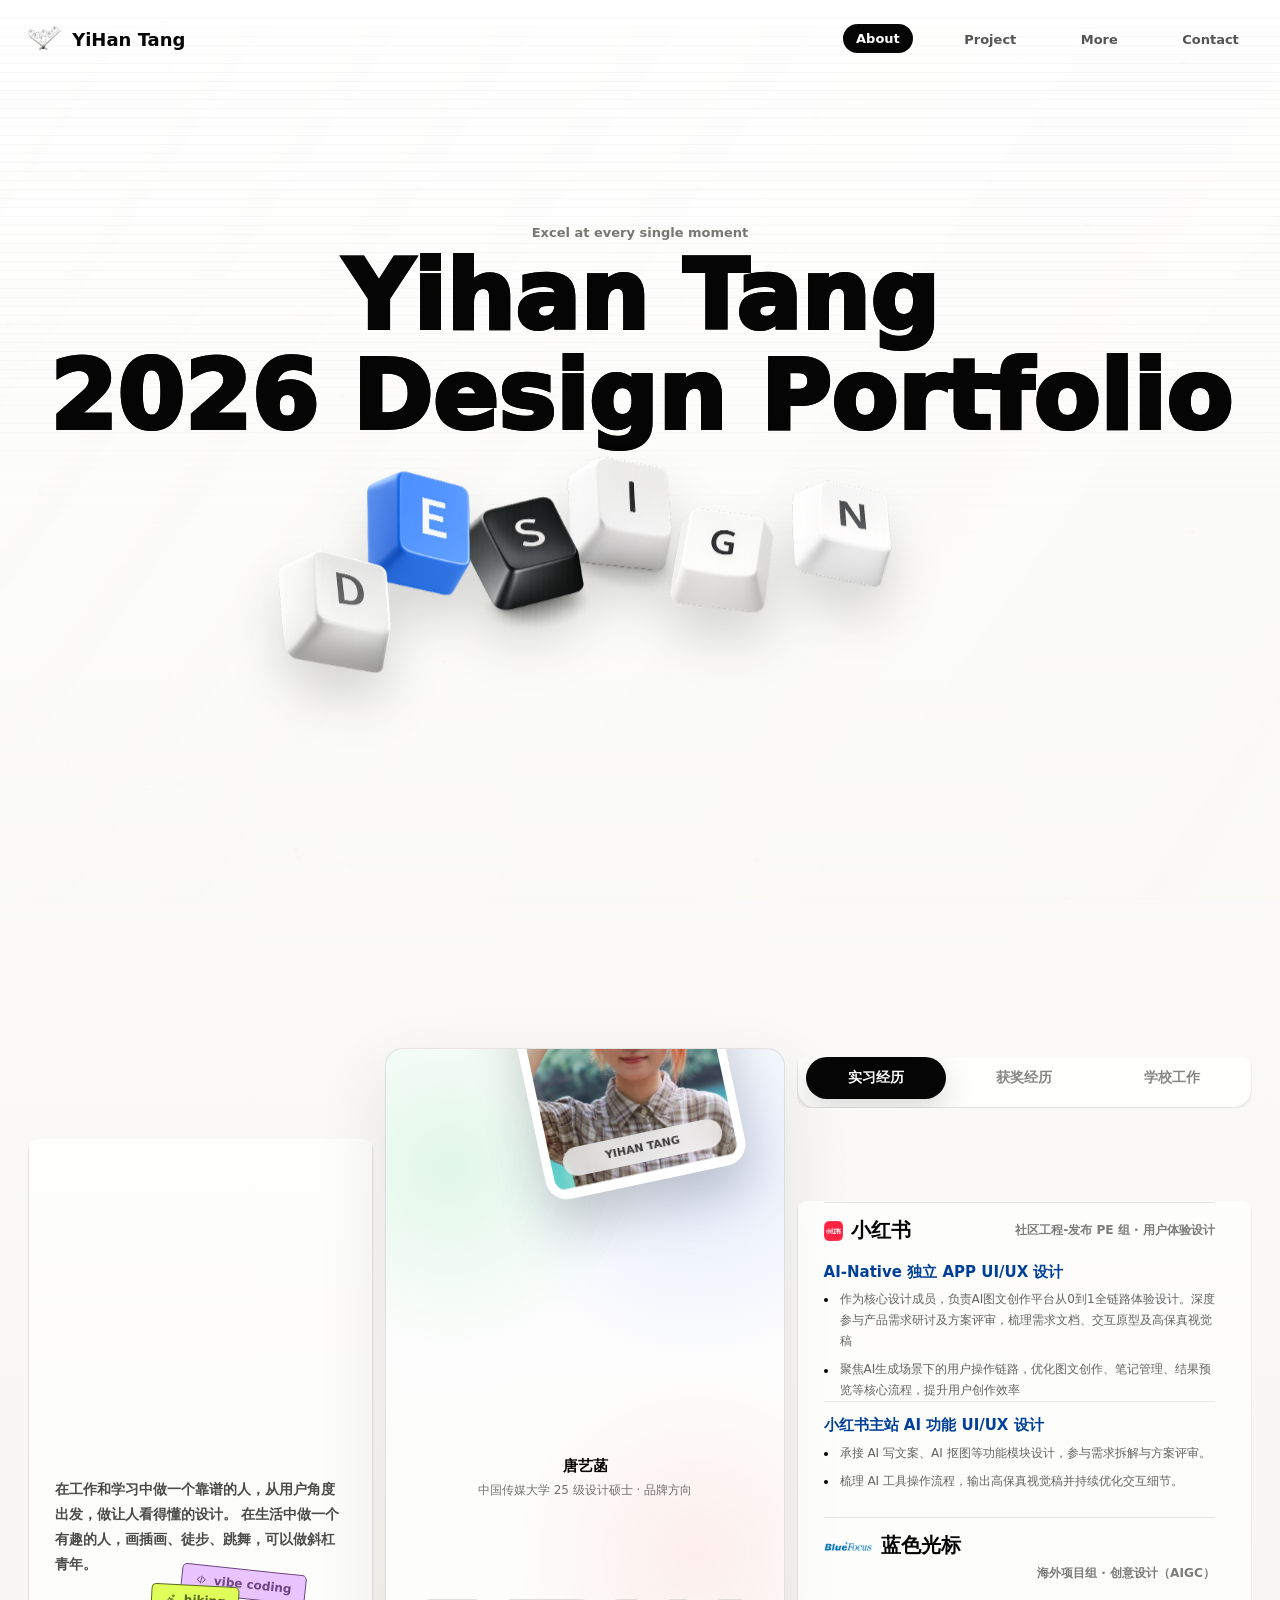
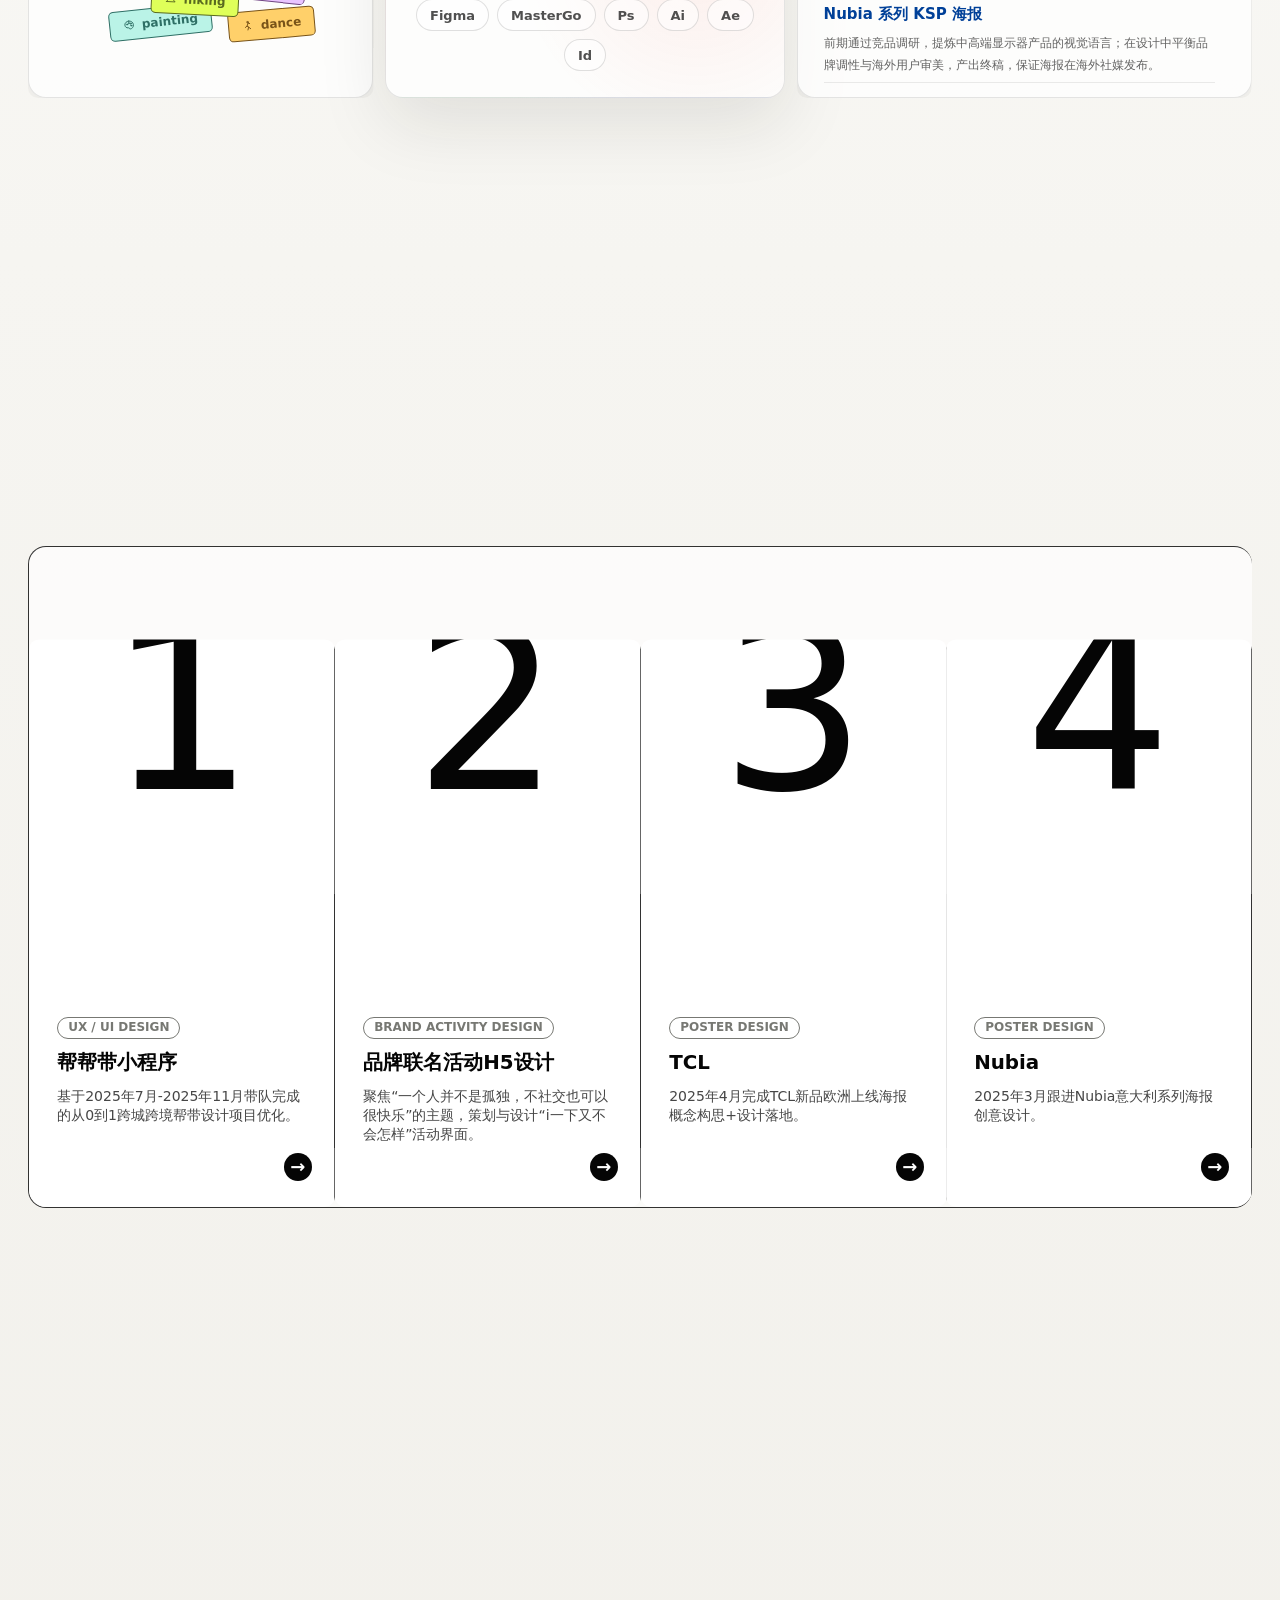
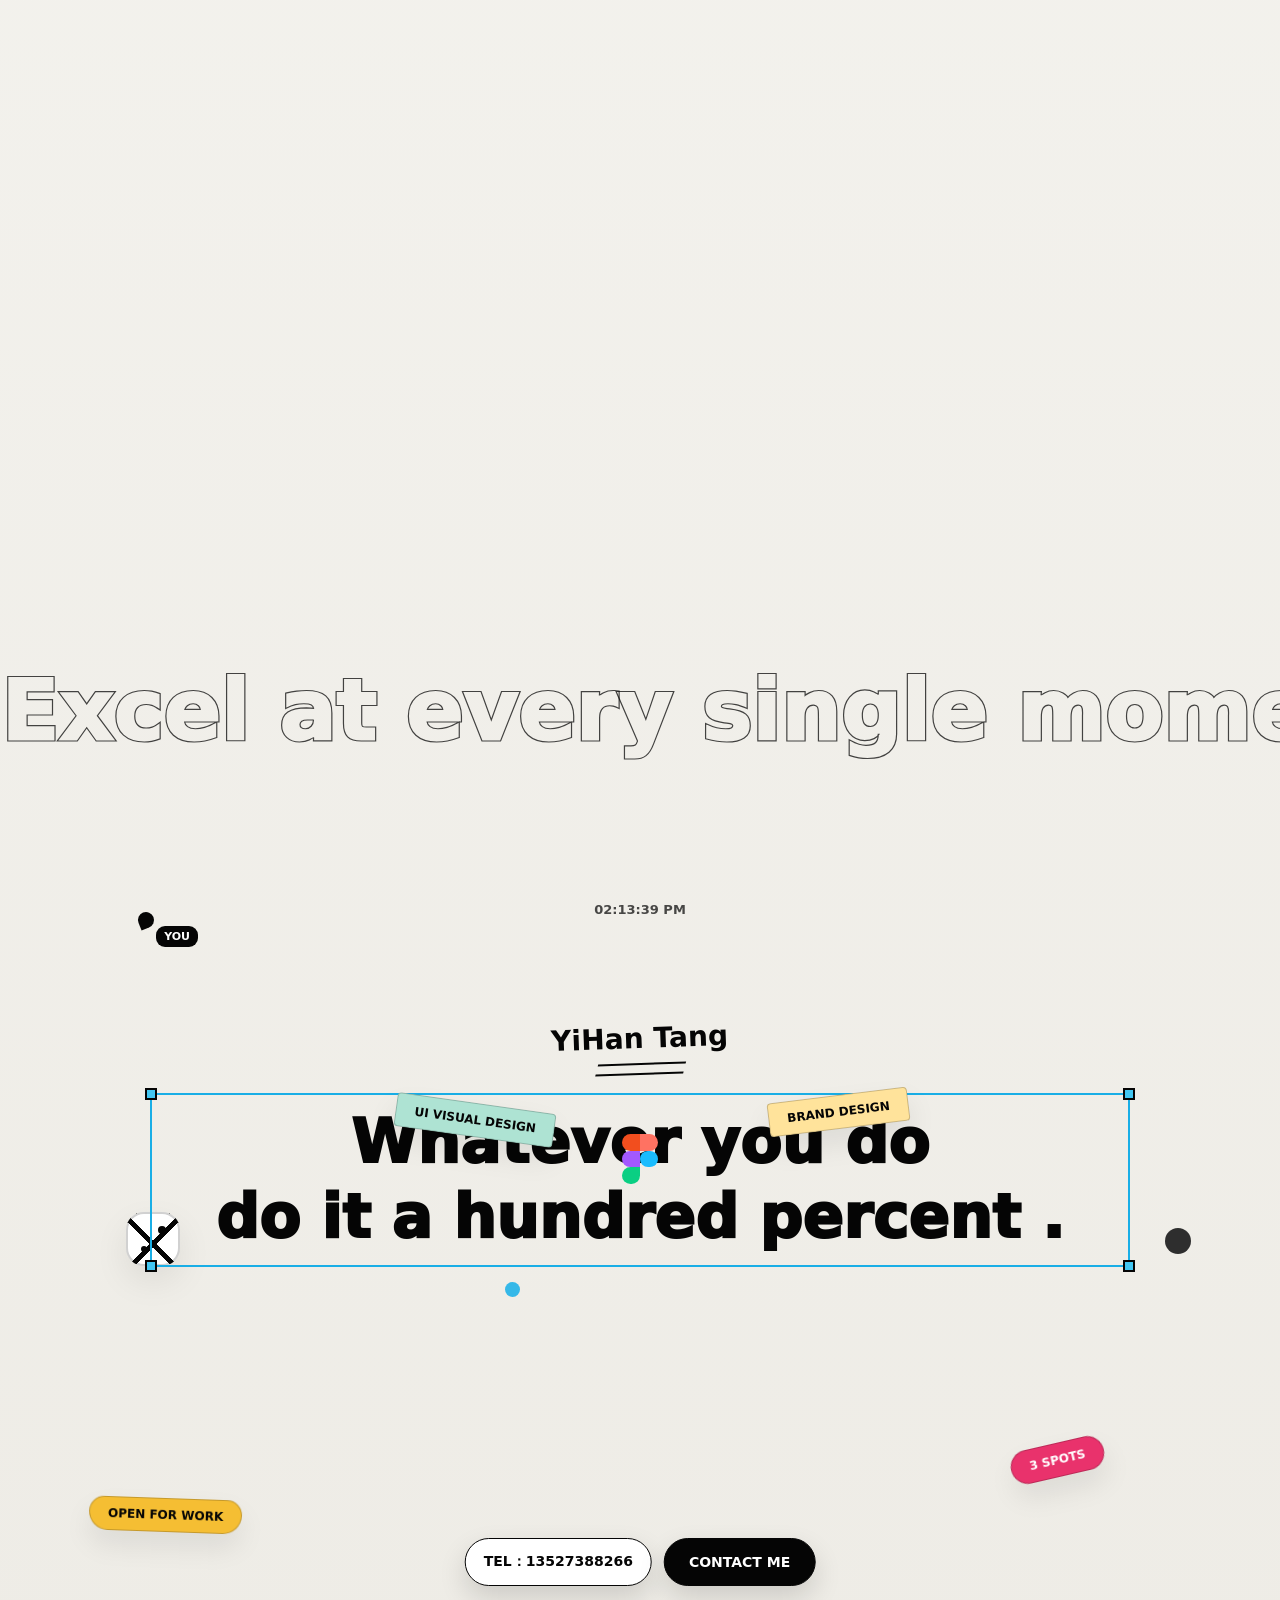
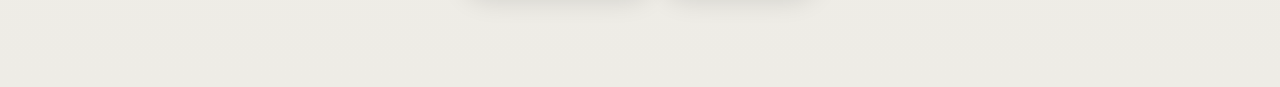
==== commit 83ec8887: "完善了页面细节" ====
--- a/index.html
+++ b/index.html
@@ -8,6 +8,7 @@
       name="description"
       content="唐艺菡个人作品集网站 - UI/UX、品牌视觉、活动视觉设计。"
     />
+    <link rel="preload" as="image" href="images/hero- element.png" fetchpriority="high" />
     <link rel="stylesheet" href="styles.css" />
   </head>
   <body class="is-opening">
@@ -48,7 +49,7 @@
           </h1>
         </div>
         <div class="hero-visual" aria-hidden="true">
-          <img src="images/hero- element.png" alt="" />
+          <img src="images/hero- element.png" alt="" fetchpriority="high" loading="eager" decoding="async" />
         </div>
       </section>
 
@@ -56,12 +57,57 @@
         <div class="about-grid">
           <div class="about-intro about-panel">
             <p class="eyebrow">@yihantang</p>
-            <h2>Hi～</h2>
-            <p class="intro-name">我是唐艺菡</p>
+            <h2 class="intro-hello">
+              <span>Hi! 我是</span>
+              <span class="intro-name-pill">唐艺菡</span>
+            </h2>
+            <p class="intro-name">
+              <span class="intro-role-pill">UI Visual Designer</span>
+              <span class="intro-role-pill">Brand Designer</span>
+              <span class="intro-role-pill">Experience design</span>
+            </p>
             <p class="lead">
               在工作和学习中做一个靠谱的人，从用户角度出发，做让人看得懂的设计。
               在生活中做一个有趣的人，画插画、徒步、跳舞，可以做斜杠青年。
             </p>
+            <div class="intro-tag-stack" aria-label="生活兴趣标签">
+              <span class="intro-fun-tag intro-tag-painting">
+                <svg viewBox="0 0 24 24" aria-hidden="true">
+                  <path d="M12 3.5c-4.7 0-8.5 3.2-8.5 7.4 0 3.4 2.5 6 5.9 6h1.1c.8 0 1.3.5 1.3 1.2 0 .8.7 1.4 1.6 1.4 4 0 7.1-3.4 7.1-7.8 0-4.7-3.5-8.2-8.5-8.2Z" />
+                  <circle cx="8" cy="10" r="1.1" />
+                  <circle cx="11.5" cy="7.7" r="1.1" />
+                  <circle cx="15.4" cy="9.1" r="1.1" />
+                  <circle cx="16" cy="13" r="1.1" />
+                </svg>
+                painting
+              </span>
+              <span class="intro-fun-tag intro-tag-coding">
+                <svg viewBox="0 0 24 24" aria-hidden="true">
+                  <path d="m9 7-5 5 5 5" />
+                  <path d="m15 7 5 5-5 5" />
+                  <path d="m13 5-2 14" />
+                </svg>
+                vibe coding
+              </span>
+              <span class="intro-fun-tag intro-tag-hiking">
+                <svg viewBox="0 0 24 24" aria-hidden="true">
+                  <path d="m3.5 18 5.2-8.2 3.2 4.7 2.1-3.1L20.5 18H3.5Z" />
+                  <path d="M8.7 9.8 11 13l1.3-2" />
+                  <circle cx="16" cy="6" r="1.9" />
+                </svg>
+                hiking
+              </span>
+              <span class="intro-fun-tag intro-tag-dance">
+                <svg viewBox="0 0 24 24" aria-hidden="true">
+                  <path d="M10.3 4.2c1.4 1.8 3.1 2.8 5.2 3.1" />
+                  <path d="M12.1 7.1 9.8 12l3.1 2.1-1.8 5.7" />
+                  <path d="m9.8 12-3.4 2.4" />
+                  <path d="m12.9 14.1 3.8 3.6" />
+                  <circle cx="11.7" cy="4.3" r="1.5" />
+                </svg>
+                dance
+              </span>
+            </div>
           </div>
           <aside class="profile-card" aria-label="唐艺菡个人身份卡片">
             <div class="lanyard-badge" aria-hidden="true">
@@ -191,9 +237,18 @@
       </section>
 
       <section class="section projects" id="projects">
-        <div class="section-heading wide">
-          <p class="eyebrow">Selected Works</p>
-          <h2>精选项目</h2>
+        <div class="section-heading wide project-statement-heading">
+          <h2 class="project-statement">
+            <span class="statement-muted">Exploring</span>
+            <span>visual language</span>
+            <img class="statement-inline-image" src="images/strength-card03.png" alt="" aria-hidden="true" />
+            <span class="statement-muted">and</span>
+            <span>user experience</span>
+            <span class="statement-muted">across</span>
+            <span>static</span>
+            <span class="statement-muted">and</span>
+            <span>dynamic works</span>
+          </h2>
         </div>
         <div class="project-list">
           <a class="project-card" href="bangbangdai.html" aria-label="查看帮帮带小程序项目详情">
@@ -248,9 +303,16 @@
       </section>
 
       <section class="section strengths" id="strengths">
-        <div class="section-heading">
-          <p class="eyebrow">Design Advantages</p>
-          <h2>做个有趣的人</h2>
+        <div class="section-heading wide strengths-heading">
+          <h2 class="strengths-statement">
+            <span class="statement-muted">Embrace</span>
+            <span>more experiences</span>
+            <img class="statement-inline-image" src="images/Travel-picture4.jpg" alt="" aria-hidden="true" />
+            <span class="statement-muted">and</span>
+            <span>behold</span>
+            <span class="statement-muted">a broader</span>
+            <span>world</span>
+          </h2>
         </div>
         <div class="strength-grid">
           <article class="collage-stack">
--- a/styles.css
+++ b/styles.css
@@ -1,3 +1,11 @@
+@font-face {
+  font-family: "Portfolio PingFang";
+  src: url("assets/fonts/PingFang.ttc");
+  font-display: swap;
+  font-style: normal;
+  font-weight: 100 900;
+}
+
 :root {
   color-scheme: light;
   --bg: #f6f5f1;
@@ -10,6 +18,10 @@
   --accent: #f0442b;
   --blue: #356ff4;
   --max: 1700px;
+  --body-font: "Portfolio PingFang", "PingFang SC", "Hiragino Sans GB",
+    "Microsoft YaHei", system-ui, sans-serif;
+  --display-font: Inter, "PingFang SC", "Hiragino Sans GB", "Microsoft YaHei",
+    system-ui, sans-serif;
   --pixel-font: "Courier New", "Lucida Console", ui-monospace, SFMono-Regular, Menlo, Monaco, monospace;
   --motion-ease: cubic-bezier(0.16, 1, 0.3, 1);
   --hero-ease: cubic-bezier(0.19, 1, 0.22, 1);
@@ -35,9 +47,7 @@
   background:
     linear-gradient(180deg, #ffffff 0%, var(--bg) 38%, #eeece6 100%);
   color: var(--ink);
-  font-family:
-    Inter, "PingFang SC", "Hiragino Sans GB", "Microsoft YaHei", system-ui,
-    sans-serif;
+  font-family: var(--body-font);
   overflow-x: hidden;
 }
 
@@ -108,7 +118,7 @@
 .opening-copy strong,
 .opening-copy span,
 .opening-count {
-  font-family: var(--pixel-font);
+  font-family: var(--body-font);
   letter-spacing: 0;
   text-transform: uppercase;
 }
@@ -386,6 +396,7 @@
   max-width: 1260px;
   margin: 0 auto;
   overflow: visible;
+  font-family: var(--display-font);
   font-size: clamp(72px, 7.55vw, 142px);
   font-weight: 950;
   line-height: 0.9;
@@ -607,7 +618,7 @@
 
 .about-grid {
   display: grid;
-  grid-template-columns: minmax(220px, 0.62fr) minmax(320px, 0.96fr) minmax(360px, 1fr);
+  grid-template-columns: minmax(260px, 0.76fr) minmax(300px, 0.88fr) minmax(360px, 1fr);
   min-height: 0;
   width: 100%;
   max-width: 100%;
@@ -712,6 +723,7 @@
   flex-direction: column;
   justify-content: space-between;
   padding: clamp(22px, 2vw, 30px);
+  padding-bottom: clamp(120px, 9vw, 150px);
 }
 
 .about-intro .eyebrow {
@@ -725,20 +737,154 @@
   line-height: 0.9;
 }
 
+.about-intro .intro-hello {
+  display: flex;
+  flex-wrap: wrap;
+  gap: 8px 12px;
+  align-items: center;
+  margin: 8px 0 8px;
+  font-family: var(--body-font);
+  font-size: clamp(19px, 2vw, 35px);
+  font-weight: 520;
+  line-height: 0.98;
+  letter-spacing: 0;
+}
+
+.intro-name-pill,
+.intro-role-pill {
+  display: inline-flex;
+  align-items: center;
+  justify-content: center;
+  border: 1px solid rgba(5, 5, 5, 0.14);
+  border-radius: 999px;
+  line-height: 1;
+  white-space: nowrap;
+}
+
+.intro-name-pill {
+  min-height: 1.14em;
+  padding: 0.08em 0.46em 0.12em;
+  background: rgba(255, 255, 255, 0.78);
+  color: rgba(5, 5, 5, 0.9);
+  font-size: 1em;
+  font-weight: 680;
+  transform: translateY(0);
+}
+
 .intro-name {
+  display: flex;
+  flex-wrap: wrap;
+  gap: 10px 16px;
+  align-items: center;
   margin: 0 auto auto 0;
-  color: rgba(5, 5, 5, 0.78);
-  font-size: clamp(22px, 2vw, 34px);
-  font-weight: 850;
-  line-height: 1.1;
+  color: rgba(5, 5, 5, 0.86);
+  font-size: clamp(16px, 1.62vw, 29px);
+  font-weight: 500;
+  line-height: 1.02;
+}
+
+.intro-role-pill {
+  min-height: 1em;
+  padding: 0.12em 0.58em 0.14em;
+  border-color: #050505;
+  background: #050505;
+  color: #fff;
+  font-size: 1em;
+  font-weight: 640;
+  transform-origin: center;
+}
+
+.intro-name .intro-role-pill:first-child {
+  transform: rotate(-2deg);
+}
+
+.intro-name .intro-role-pill:nth-child(3) {
+  transform: rotate(2deg);
 }
 
 .about-intro .lead {
   margin: 28px 0 0;
-  color: rgba(5, 5, 5, 0.68);
-  font-size: clamp(13px, 0.95vw, 16px);
-  font-weight: 560;
-  line-height: 1.68;
+  color: rgba(5, 5, 5, 0.72);
+  font-size: clamp(14px, 1vw, 18px);
+  font-weight: 620;
+  line-height: 1.78;
+  letter-spacing: 0;
+  text-wrap: auto;
+}
+
+.intro-tag-stack {
+  position: absolute;
+  right: clamp(12px, 2.4vw, 38px);
+  bottom: clamp(32px, 3.4vw, 52px);
+  z-index: 3;
+  width: min(72%, 360px);
+  height: 102px;
+  pointer-events: none;
+}
+
+.intro-fun-tag {
+  position: absolute;
+  display: inline-flex;
+  min-height: clamp(30px, 2.28vw, 38px);
+  align-items: center;
+  gap: 7px;
+  border: 0.7px solid currentColor;
+  border-radius: 5px;
+  padding: 0 clamp(11px, 1vw, 16px);
+  color: rgba(5, 5, 5, 0.86);
+  font-size: clamp(12px, 0.9vw, 16px);
+  font-weight: 760;
+  line-height: 1;
+  white-space: nowrap;
+  box-shadow: none;
+  transform-origin: center;
+}
+
+.intro-fun-tag svg {
+  width: 1em;
+  height: 1em;
+  flex: 0 0 auto;
+  fill: none;
+  stroke: currentColor;
+  stroke-linecap: round;
+  stroke-linejoin: round;
+  stroke-width: 1.85;
+}
+
+.intro-tag-painting {
+  top: 56px;
+  left: 6%;
+  z-index: 2;
+  background: #baf3e7;
+  color: #2e6f65;
+  transform: rotate(-6deg);
+}
+
+.intro-tag-coding {
+  top: 18px;
+  left: 35%;
+  z-index: 4;
+  background: #e9c4ff;
+  color: #6f4582;
+  transform: rotate(6deg);
+}
+
+.intro-tag-hiking {
+  top: 34px;
+  left: 23%;
+  z-index: 5;
+  background: #dfff59;
+  color: #596a1f;
+  transform: rotate(3deg);
+}
+
+.intro-tag-dance {
+  top: 58px;
+  left: 54%;
+  z-index: 3;
+  background: #ffd06a;
+  color: #785318;
+  transform: rotate(-5deg);
 }
 
 .profile-card {
@@ -860,7 +1006,7 @@
 .badge-card {
   position: relative;
   top: 100px;
-  width: min(226px, 76%);
+  width: min(204px, 70%);
   aspect-ratio: 0.76;
   overflow: hidden;
   border: 9px solid rgba(255, 255, 255, 0.86);
@@ -1013,7 +1159,8 @@
   display: flex;
   flex-wrap: wrap;
   gap: 8px;
-  margin: 20px 0;
+  justify-content: center;
+  margin: 20px auto 0;
   transform: translateZ(22px);
 }
 
@@ -1189,7 +1336,7 @@
   gap: 8px;
   margin: 0;
   color: var(--ink);
-  font-size: clamp(22px, 2.1vw, 32px);
+  font-size: clamp(18px, 1.55vw, 24px);
   font-weight: 900;
   line-height: 1;
   white-space: nowrap;
@@ -1215,7 +1362,7 @@
   color: rgba(5, 5, 5, 0.52);
   font-size: clamp(12px, 0.95vw, 14px);
   font-weight: 760;
-  line-height: 1.5;
+  line-height: 1.6;
   text-align: right;
   white-space: normal;
   overflow-wrap: anywhere;
@@ -1327,7 +1474,7 @@
 .project-copy h3 {
   margin-bottom: 10px;
   font-size: 21px;
-  line-height: 1.22;
+  line-height: 1.6;
 }
 
 .info-columns h3 {
@@ -1412,6 +1559,29 @@
 .project-card:hover .project-preview {
   opacity: 1;
   transform: scale(1);
+}
+
+.project-card::after {
+  position: absolute;
+  right: 0;
+  bottom: 0;
+  left: 0;
+  z-index: 1;
+  height: min(46%, 310px);
+  background: linear-gradient(
+    180deg,
+    rgba(5, 5, 5, 0) 0%,
+    rgba(5, 5, 5, 0.28) 42%,
+    rgba(5, 5, 5, 0.64) 100%
+  );
+  content: "";
+  opacity: 0;
+  pointer-events: none;
+  transition: opacity 220ms ease;
+}
+
+.project-card:hover::after {
+  opacity: 1;
 }
 
 .project-number {
@@ -1513,6 +1683,37 @@
   color: #fff;
 }
 
+.strengths .strengths-heading {
+  display: grid;
+  justify-items: center;
+  margin: 0 auto clamp(34px, 4.4vw, 64px);
+  text-align: center;
+}
+
+.strengths-statement {
+  display: block;
+  width: min(1040px, 57vw);
+  max-width: 100%;
+  margin: 0 auto;
+  color: #050505;
+  font-family: var(--body-font);
+  font-size: clamp(28px, 2.55vw, 50px);
+  font-weight: 500;
+  line-height: 1.6;
+  letter-spacing: 0;
+  text-align: center;
+  text-shadow: none;
+}
+
+.strengths-statement span {
+  display: inline;
+}
+
+.strengths-statement .statement-muted {
+  color: rgba(5, 5, 5, 0.34);
+  font-weight: 540;
+}
+
 .strength-grid {
   grid-template-columns: repeat(3, minmax(0, 1fr));
   align-items: center;
@@ -2124,7 +2325,7 @@
 
 .figma-note {
   position: absolute;
-  z-index: 3;
+  z-index: 8;
   border: 1px solid rgba(5, 5, 5, 0.2);
   border-radius: 4px;
   padding: 10px 18px;
@@ -2196,7 +2397,7 @@
 .figma-title-wrap {
   position: absolute;
   z-index: 6;
-  top: 21%;
+  top: 18%;
   left: 50%;
   width: min(980px, 78vw);
   text-align: center;
@@ -2206,8 +2407,9 @@
 .figma-hand {
   margin: 0 0 18px;
   color: #050505;
-  font-family: "Comic Sans MS", "Marker Felt", cursive;
+  font-family: var(--body-font);
   font-size: clamp(19px, 2.2vw, 32px);
+  font-weight: 700;
   line-height: 1;
   transform: rotate(-2deg);
 }
@@ -2228,27 +2430,27 @@
   z-index: 2;
   display: grid;
   width: 100%;
-  gap: 2px;
+  gap: clamp(8px, 1vw, 16px);
   margin: 0;
   color: #050505;
-  font-family: ui-monospace, SFMono-Regular, Menlo, Monaco, Consolas, monospace;
+  font-family: var(--display-font);
   font-size: clamp(30px, 4.7vw, 76px);
   font-weight: 950;
-  line-height: 0.86;
+  line-height: 1.04;
   letter-spacing: 0;
-  text-transform: uppercase;
+  text-transform: none;
   text-wrap: balance;
-  text-shadow: 4px 0 0 rgba(5, 5, 5, 0.18);
+  text-shadow: none;
 }
 
 .figma-text-frame {
   position: relative;
   display: inline-grid;
-  width: min(100%, 940px);
+  width: min(100%, 1080px);
   max-width: 100%;
   margin: 0 auto;
   place-items: center;
-  padding: 8px 18px;
+  padding: clamp(14px, 1.4vw, 22px) clamp(26px, 3vw, 48px);
 }
 
 .figma-title-wrap h2 span {
@@ -2298,10 +2500,10 @@
   position: absolute;
   z-index: 7;
   left: 50%;
-  top: 38%;
+  top: 32%;
   display: grid;
-  width: 44px;
-  height: 60px;
+  width: 36px;
+  height: 50px;
   grid-template-columns: repeat(2, 1fr);
   grid-template-rows: repeat(3, 1fr);
   transform: translateX(-50%);
@@ -2382,7 +2584,7 @@
   justify-content: center;
   padding: 0 24px;
   background: #050505;
-  font-family: ui-monospace, SFMono-Regular, Menlo, Monaco, Consolas, monospace;
+  font-family: var(--body-font);
   font-size: 14px;
   font-weight: 850;
 }
@@ -2440,7 +2642,7 @@
 
 @media (max-width: 860px) {
   .figma-title-wrap {
-    top: 23%;
+    top: 20%;
     width: 90vw;
   }
 
@@ -2449,7 +2651,7 @@
   }
 
   .figma-note {
-    z-index: 2;
+    z-index: 8;
   }
 
   .note-design {
@@ -2475,9 +2677,10 @@
   }
 
   .contact-figma-icon {
-    bottom: 34%;
-    width: 52px;
-    height: 70px;
+    top: 31%;
+    bottom: auto;
+    width: 38px;
+    height: 52px;
   }
 
   .contact-copy {
@@ -2543,8 +2746,16 @@
   }
 
   .about-intro {
-    width: min(100%, 760px);
+    width: min(100%, 820px);
     justify-self: center;
+  }
+
+  .about-intro .lead {
+    max-width: 720px;
+  }
+
+  .intro-tag-stack {
+    width: min(78%, 390px);
   }
 
   .about {
@@ -2565,12 +2776,19 @@
     height: auto;
   }
 
+  .profile-card {
+    min-height: 480px;
+    align-content: start;
+    padding-bottom: 24px;
+  }
+
   .lanyard-badge {
-    height: 280px;
+    height: 330px;
+    margin-bottom: 14px;
   }
 
   .badge-card {
-    width: min(210px, 72%);
+    width: min(190px, 66%);
   }
 
   .info-columns {
@@ -2589,7 +2807,7 @@
 
   .projects {
     min-height: auto;
-    padding-top: 94px;
+    padding-top: 58px;
     padding-bottom: 94px;
   }
 
@@ -2598,6 +2816,9 @@
   }
 
   .project-list {
+    height: auto;
+    min-height: 0;
+    margin-top: 0;
     grid-template-columns: repeat(2, minmax(0, 1fr));
   }
 
@@ -2660,6 +2881,60 @@
     display: block;
   }
 
+  .about-intro {
+    min-height: 430px;
+    padding-bottom: 132px;
+  }
+
+  .about-intro .intro-hello {
+    font-size: clamp(21px, 5.9vw, 29px);
+  }
+
+  .intro-name {
+    gap: 10px 14px;
+    font-size: clamp(18px, 5vw, 25px);
+  }
+
+  .about-intro .lead {
+    max-width: 100%;
+    font-size: clamp(13px, 3.45vw, 16px);
+    line-height: 1.76;
+    text-wrap: auto;
+  }
+
+  .intro-tag-stack {
+    right: 8px;
+    bottom: 38px;
+    width: min(88%, 320px);
+    height: 100px;
+  }
+
+  .intro-fun-tag {
+    min-height: 32px;
+    padding: 0 11px;
+    font-size: 13px;
+  }
+
+  .intro-tag-coding {
+    top: 18px;
+    left: 34%;
+  }
+
+  .intro-tag-hiking {
+    top: 34px;
+    left: 20%;
+  }
+
+  .intro-tag-painting {
+    top: 58px;
+    left: 6%;
+  }
+
+  .intro-tag-dance {
+    top: 60px;
+    left: 50%;
+  }
+
   h1::before {
     width: 78vw;
     height: 28%;
@@ -2816,7 +3091,7 @@
   }
 
   .figma-title-wrap {
-    top: 22%;
+    top: 20%;
     width: 92vw;
   }
 
@@ -2855,9 +3130,9 @@
   }
 
   .contact-figma-icon {
-    top: 38%;
-    width: 34px;
-    height: 46px;
+    top: 32%;
+    width: 30px;
+    height: 42px;
   }
 
   .contact-copy {
@@ -2876,10 +3151,10 @@
 .intro-name,
 .projects .section-heading h2,
 .strengths .section-heading h2 {
-  font-family: var(--pixel-font);
-  font-weight: 900;
-  letter-spacing: -0.02em;
-  text-shadow: 0.06em 0 0 rgba(5, 5, 5, 0.14);
+  font-family: var(--body-font);
+  font-weight: 850;
+  letter-spacing: 0;
+  text-shadow: none;
 }
 
 .hero h1 span {
@@ -3090,6 +3365,157 @@
 .about.is-visible .about-intro h2,
 .about.is-visible .intro-name {
   clip-path: inset(0);
+}
+
+.about-intro .intro-hello {
+  font-weight: 520;
+  line-height: 0.98;
+}
+
+.about-intro .intro-name {
+  font-weight: 500;
+  line-height: 1.02;
+}
+
+.about-intro .intro-name-pill {
+  font-weight: 680;
+}
+
+.about-intro .intro-role-pill {
+  font-weight: 640;
+}
+
+.projects .project-statement-heading {
+  display: grid;
+  position: relative;
+  z-index: 1;
+  width: 100%;
+  min-height: 0;
+  place-items: center;
+  justify-content: center;
+  justify-items: center;
+  margin-right: auto;
+  margin-left: auto;
+  margin-bottom: clamp(72px, 7vw, 118px);
+  padding: clamp(12px, 1.4vw, 24px) 0;
+  text-align: center;
+}
+
+.projects .section-heading .project-statement {
+  width: min(1040px, 57vw);
+  max-width: 100%;
+  margin: 0 auto;
+  padding: 0;
+  color: #050505;
+  font-family: var(--body-font);
+  font-size: clamp(28px, 2.55vw, 50px);
+  font-weight: 500;
+  justify-self: center;
+  line-height: 1.6;
+  letter-spacing: 0;
+  opacity: 0;
+  text-align: center;
+  text-shadow: none;
+  transform: translateY(34px);
+  transform-origin: center;
+  clip-path: inset(12% 0 0 0);
+  transition:
+    clip-path 900ms var(--motion-ease),
+    opacity 720ms var(--motion-ease),
+    transform 920ms var(--motion-ease);
+}
+
+.section.projects .section-heading h2.project-statement {
+  opacity: 0;
+  line-height: 1.6;
+  transform: translateY(34px);
+  transform-origin: center;
+  clip-path: inset(12% 0 0 0);
+}
+
+.section.projects.is-visible .section-heading h2.project-statement {
+  opacity: 1;
+  transform: none;
+  transform-origin: center;
+  clip-path: inset(0);
+}
+
+.project-statement span {
+  display: inline;
+}
+
+.project-statement .statement-muted {
+  color: rgba(5, 5, 5, 0.34);
+  font-weight: 540;
+}
+
+.statement-inline-image {
+  display: inline-block;
+  width: clamp(70px, 7.2vw, 124px);
+  height: clamp(40px, 4.1vw, 68px);
+  border: 1px solid rgba(5, 5, 5, 0.1);
+  border-radius: 14px;
+  margin: 0 0.12em;
+  object-fit: cover;
+  box-shadow: 0 14px 30px rgba(5, 5, 5, 0.14);
+  transform: translateY(0.22em) rotate(-2deg);
+  vertical-align: baseline;
+}
+
+.strengths-statement .statement-inline-image {
+  width: clamp(44px, 4.2vw, 72px);
+  height: clamp(64px, 6.3vw, 108px);
+  border-radius: 16px;
+  transform: translateY(0.34em) rotate(2deg);
+}
+
+.strengths .section-heading h2.strengths-statement {
+  width: min(1040px, 57vw);
+  max-width: 100%;
+  padding: 0;
+  font-family: var(--body-font);
+  font-size: clamp(28px, 2.55vw, 50px);
+  font-weight: 500;
+  line-height: 1.6;
+  letter-spacing: 0;
+  text-align: center;
+  text-shadow: none;
+}
+
+@media (max-width: 640px) {
+  .projects .project-statement-heading {
+    margin-bottom: 72px;
+    padding: 12px 0 16px;
+  }
+
+  .projects .section-heading .project-statement {
+    width: min(100%, 360px);
+    font-size: clamp(18px, 5.6vw, 25px);
+    line-height: 1.56;
+  }
+
+  .section.projects .section-heading h2.project-statement {
+    line-height: 1.56;
+  }
+
+  .statement-inline-image {
+    width: 68px;
+    height: 42px;
+    border-radius: 10px;
+    margin: 0 0.08em;
+  }
+
+  .strengths-statement .statement-inline-image {
+    width: 42px;
+    height: 64px;
+    border-radius: 11px;
+  }
+
+  .strengths .section-heading h2.strengths-statement {
+    width: min(100%, 360px);
+    font-size: clamp(18px, 5.6vw, 25px);
+    line-height: 1.56;
+  }
 }
 
 .strength-grid {
